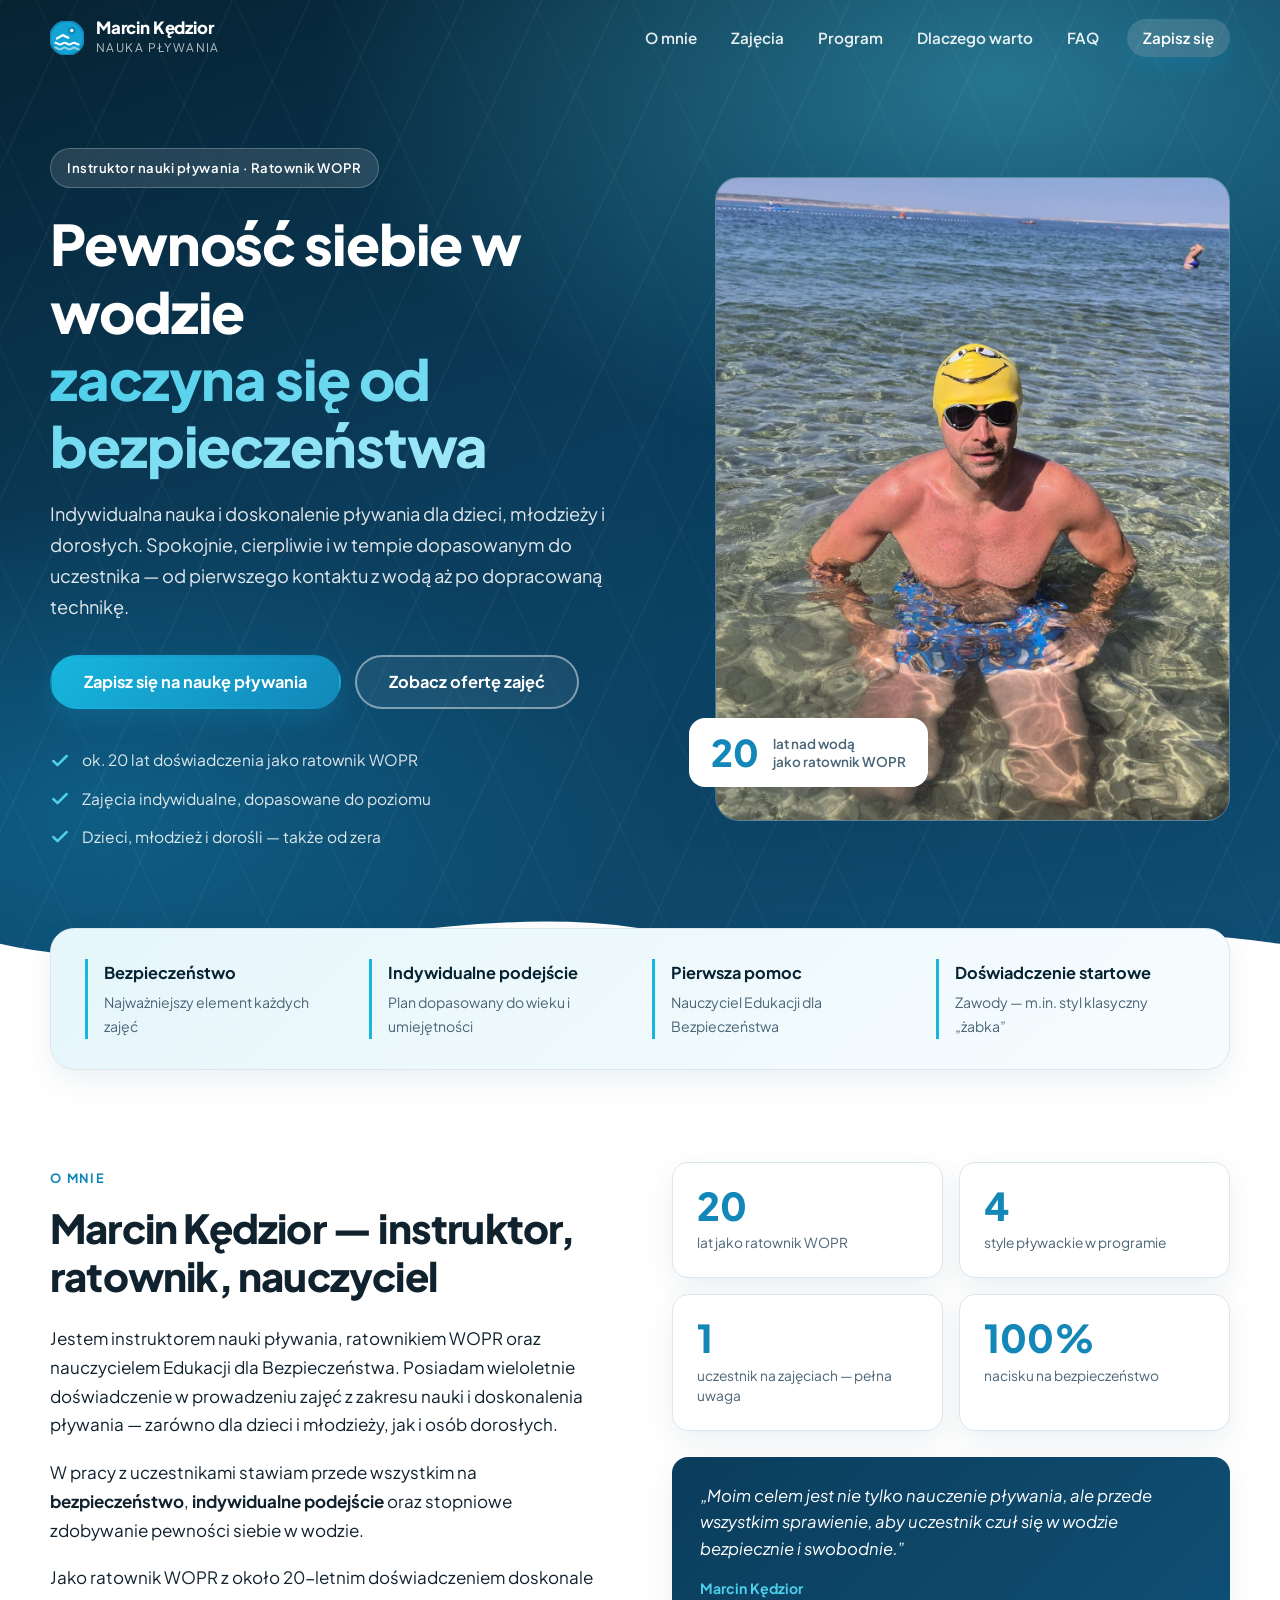
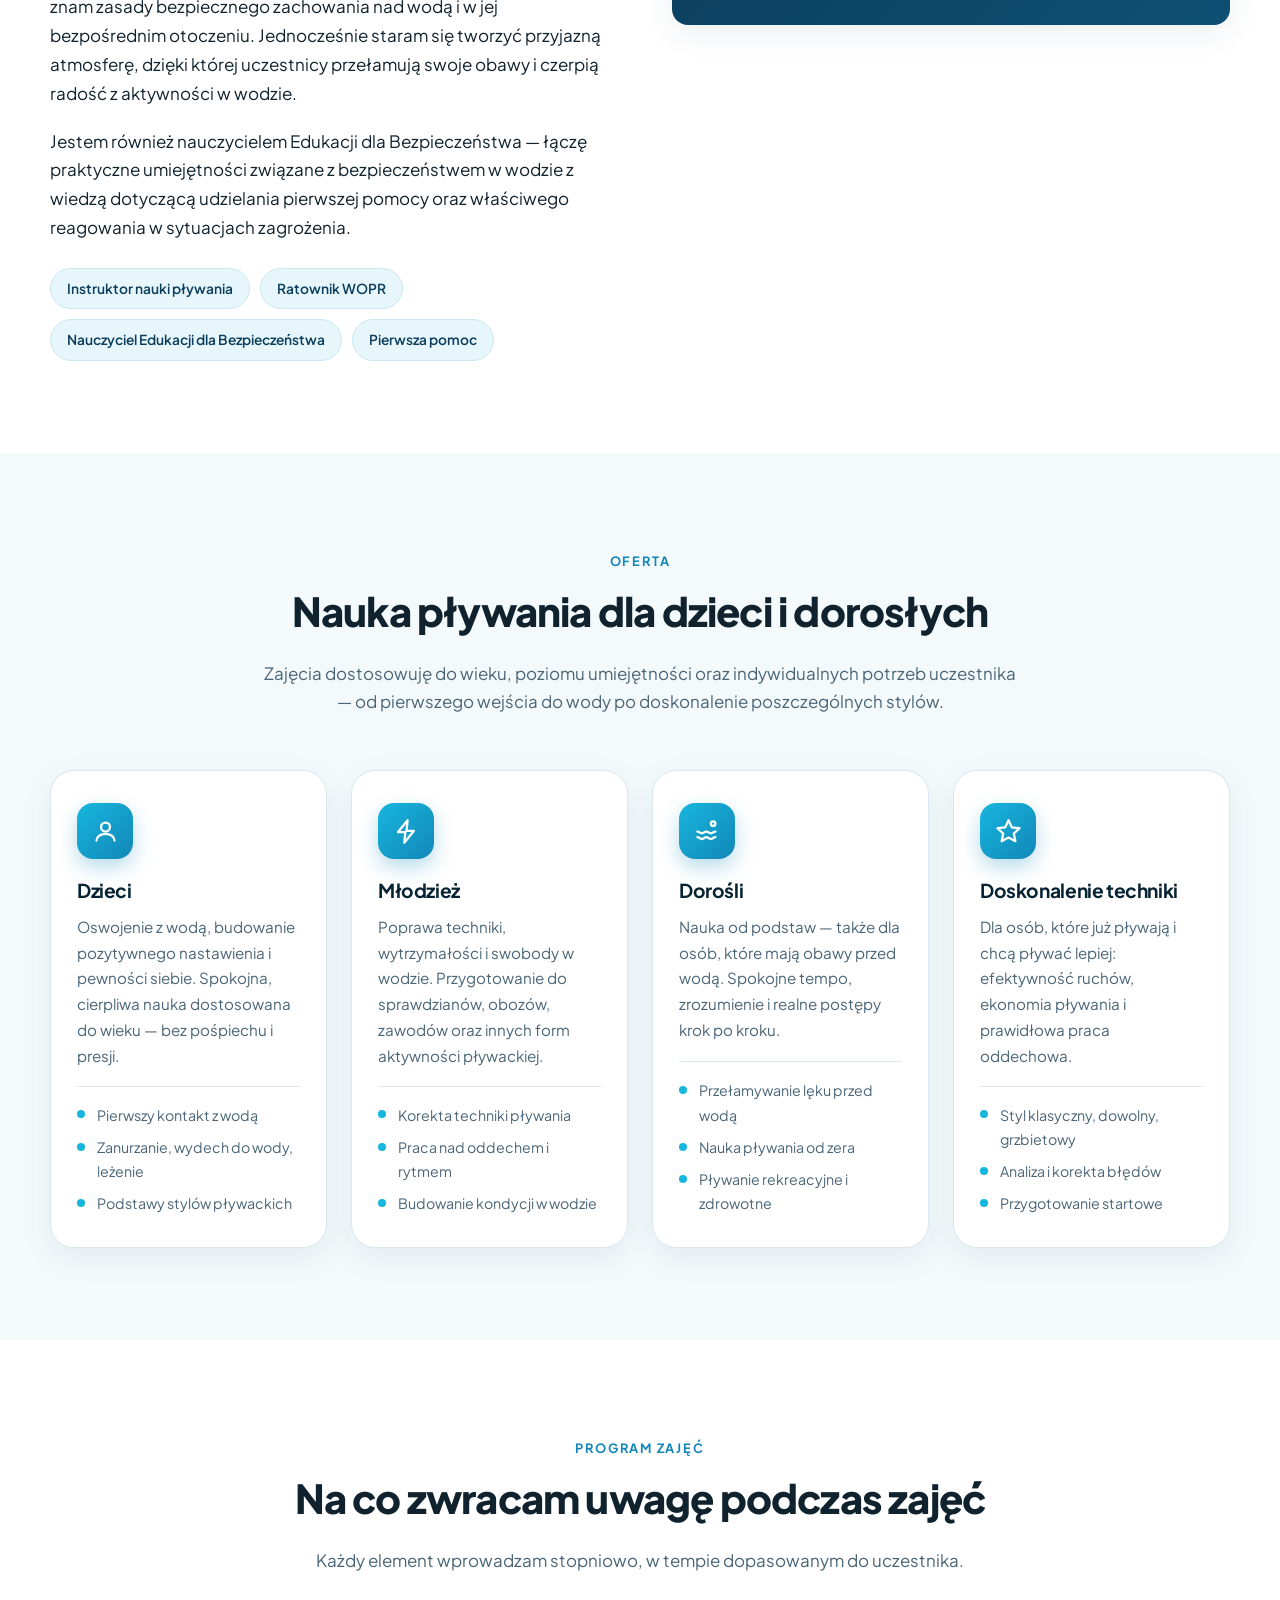
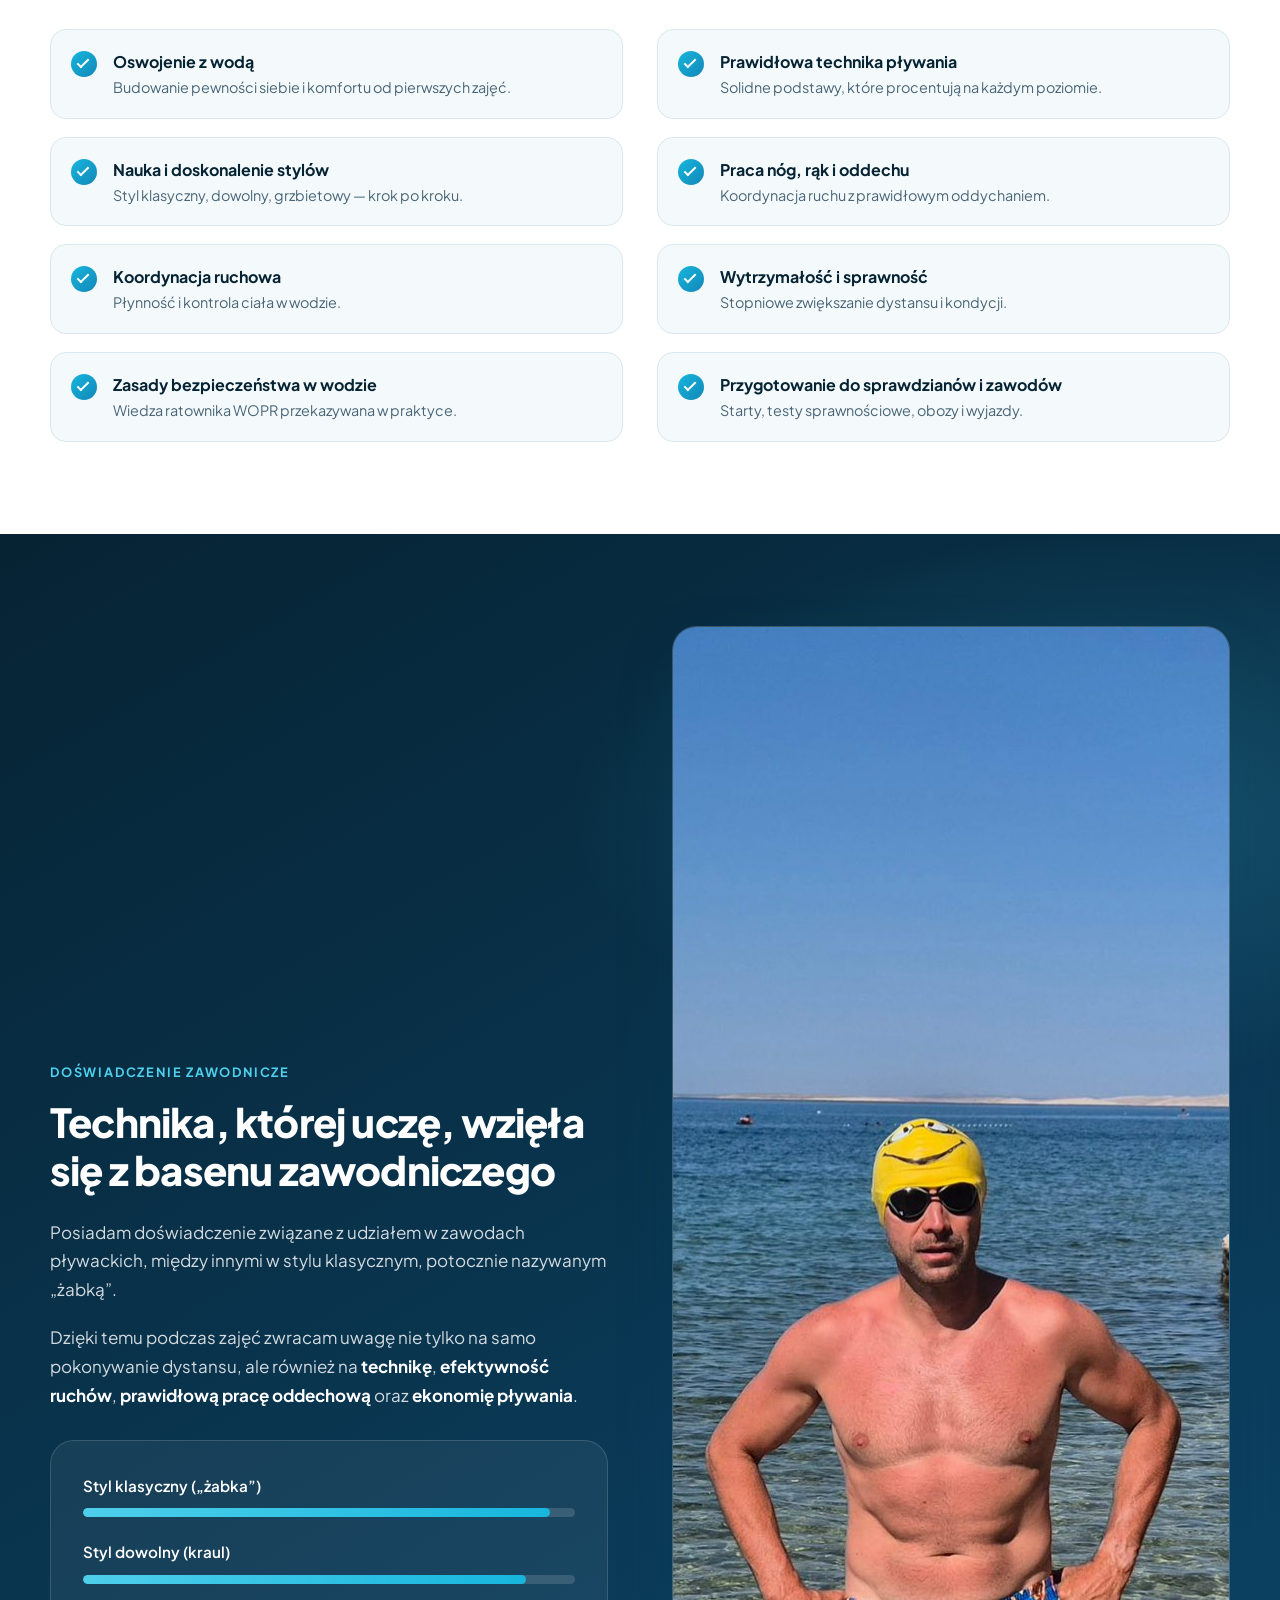
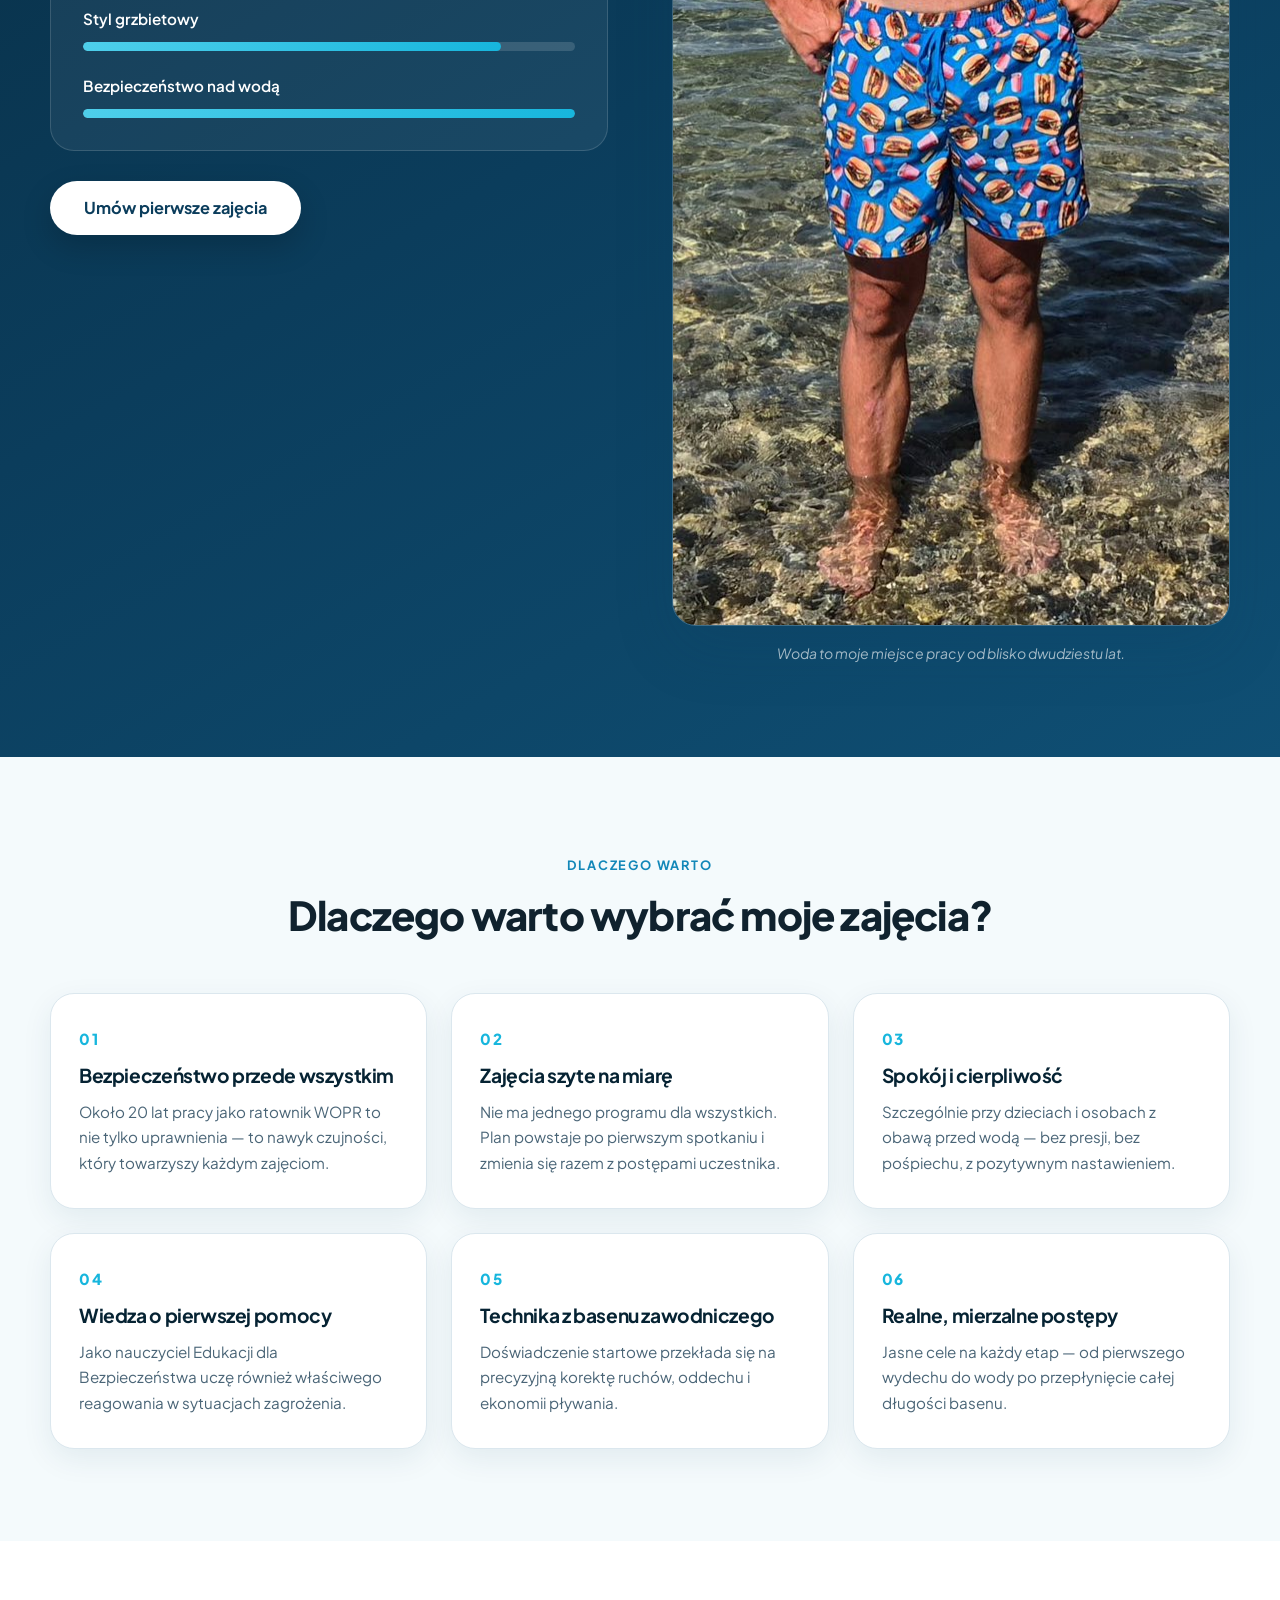
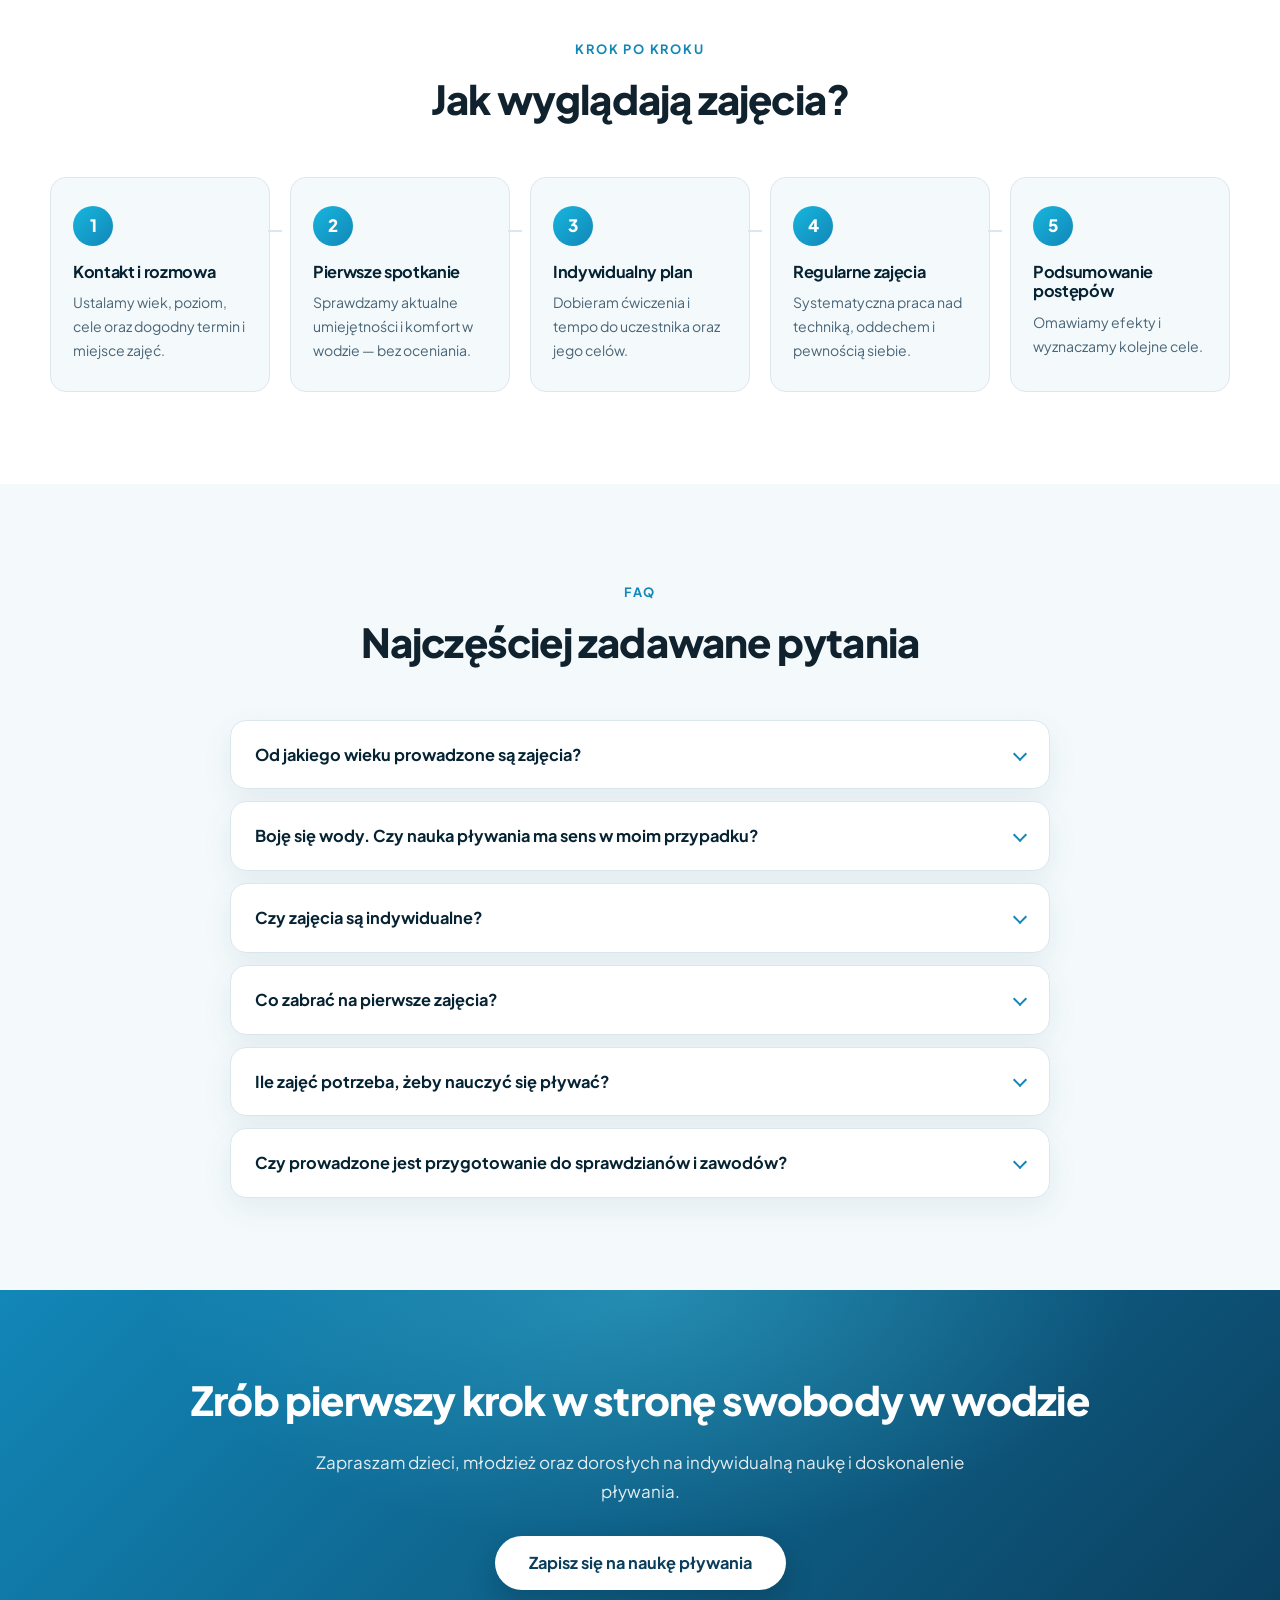
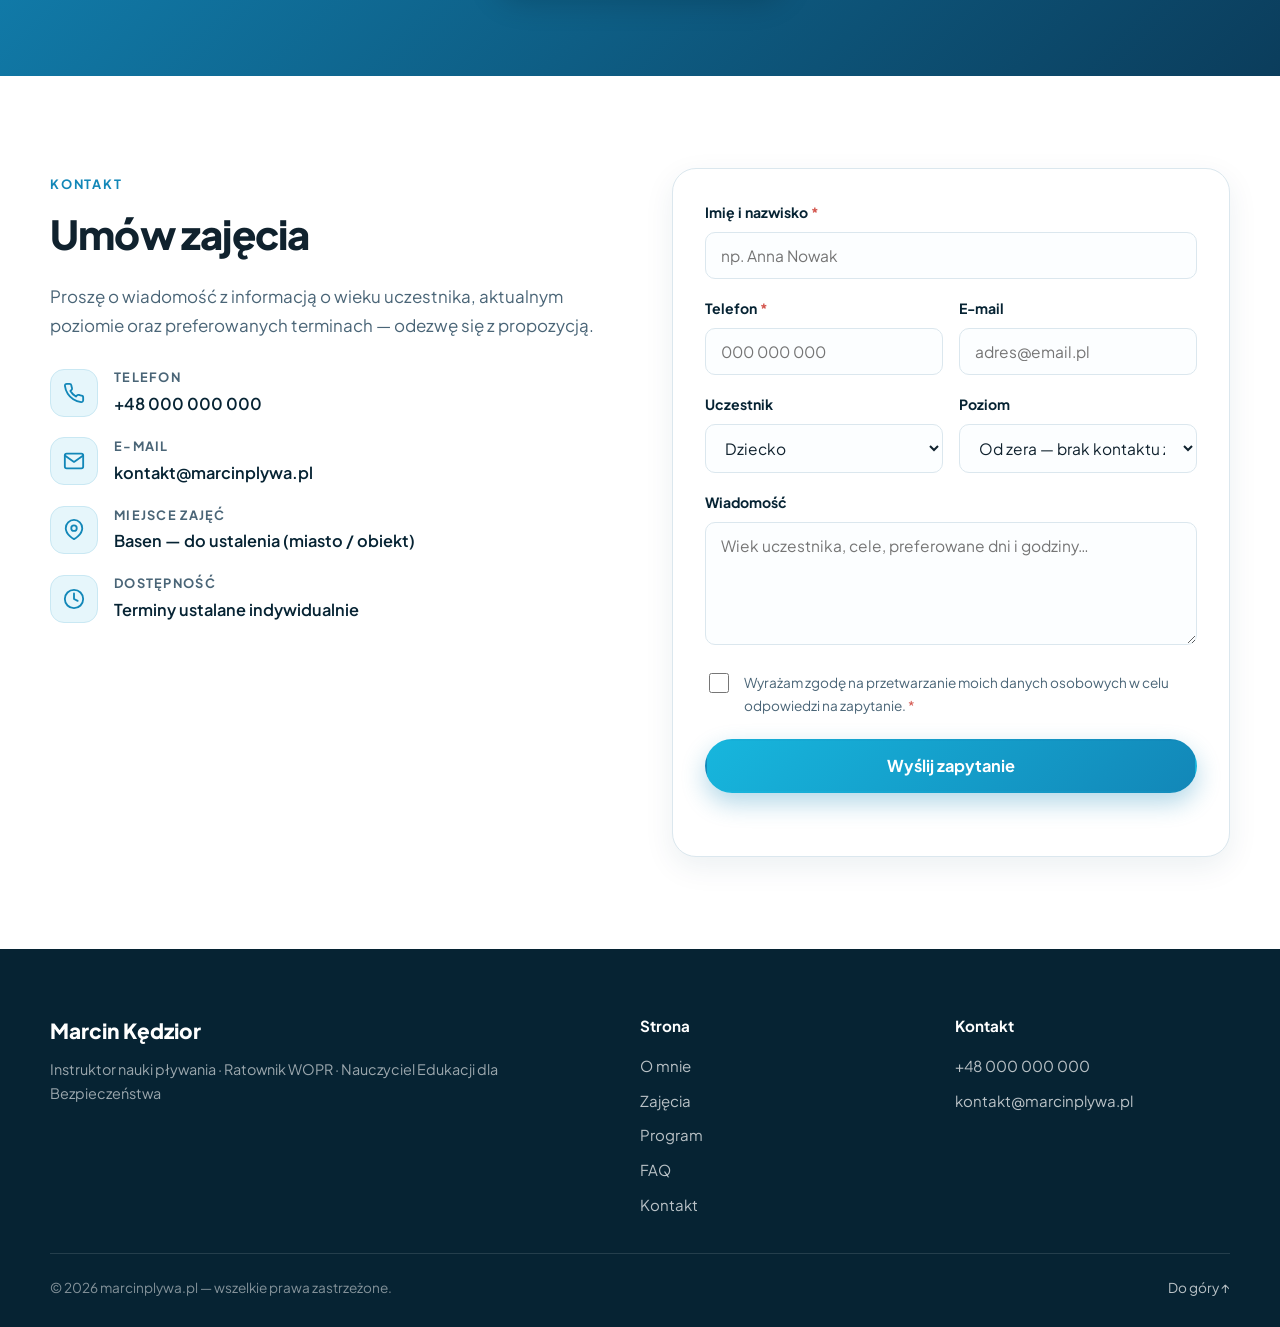
==== index.html @ f39d6e2f "Strona wizytowka marcinplywa.pl Statyczna strona one-page dla instruktora nauki plywania: - sekcje: " ====
<!DOCTYPE html>
<html lang="pl">
<head>
<meta charset="utf-8">
<meta name="viewport" content="width=device-width, initial-scale=1">
<title>Marcin Kędzior — Instruktor nauki pływania | Nauka i doskonalenie pływania</title>
<meta name="description" content="Nauka i doskonalenie pływania dla dzieci, młodzieży i dorosłych. Instruktor nauki pływania, ratownik WOPR z ok. 20-letnim doświadczeniem, nauczyciel Edukacji dla Bezpieczeństwa. Zajęcia indywidualne, bezpieczeństwo i przyjazna atmosfera.">
<meta name="keywords" content="nauka pływania, instruktor pływania, nauka pływania dzieci, nauka pływania dorośli, doskonalenie pływania, ratownik WOPR, Marcin Kędzior">
<meta name="author" content="Marcin Kędzior">
<link rel="canonical" href="https://marcinplywa.pl/">

<!-- Open Graph / social -->
<meta property="og:type" content="website">
<meta property="og:locale" content="pl_PL">
<meta property="og:site_name" content="marcinplywa.pl">
<meta property="og:title" content="Marcin Kędzior — Instruktor nauki pływania">
<meta property="og:description" content="Nauka i doskonalenie pływania dla dzieci, młodzieży i dorosłych. Bezpieczeństwo, indywidualne podejście, przyjazna atmosfera.">
<meta property="og:url" content="https://marcinplywa.pl/">
<meta property="og:image" content="https://marcinplywa.pl/assets/img/marcin-hero.jpg">
<meta name="twitter:card" content="summary_large_image">
<meta name="theme-color" content="#0b3d5c">

<link rel="icon" href="assets/img/favicon.svg" type="image/svg+xml">
<link rel="apple-touch-icon" href="assets/img/favicon.svg">

<link rel="preconnect" href="https://fonts.googleapis.com">
<link rel="preconnect" href="https://fonts.gstatic.com" crossorigin>
<link href="https://fonts.googleapis.com/css2?family=Plus+Jakarta+Sans:wght@400;500;600;700;800&display=swap" rel="stylesheet">
<link rel="stylesheet" href="assets/css/style.css">

<!-- Dane strukturalne dla Google -->
<script type="application/ld+json">
{
  "@context": "https://schema.org",
  "@type": "LocalBusiness",
  "@id": "https://marcinplywa.pl/#biznes",
  "name": "Marcin Kędzior — Instruktor nauki pływania",
  "description": "Nauka i doskonalenie pływania dla dzieci, młodzieży i dorosłych. Instruktor nauki pływania, ratownik WOPR, nauczyciel Edukacji dla Bezpieczeństwa.",
  "url": "https://marcinplywa.pl/",
  "telephone": "+48000000000",
  "email": "kontakt@marcinplywa.pl",
  "priceRange": "$$",
  "areaServed": "Polska",
  "founder": {
    "@type": "Person",
    "name": "Marcin Kędzior",
    "jobTitle": "Instruktor nauki pływania, ratownik WOPR"
  }
}
</script>
</head>
<body>

<a class="skip-link" href="#main">Przejdź do treści</a>

<!-- ============ NAGŁÓWEK ============ -->
<header class="site-header" id="site-header">
  <div class="container header-inner">
    <a class="logo" href="#hero" aria-label="Strona główna">
      <span class="logo-mark" aria-hidden="true">
        <svg viewBox="0 0 32 32" width="34" height="34" fill="none">
          <circle cx="16" cy="16" r="16" fill="url(#lg)"/>
          <path d="M5 20.5c2.2 0 2.2 1.6 4.4 1.6s2.2-1.6 4.4-1.6 2.2 1.6 4.4 1.6 2.2-1.6 4.4-1.6 2.2 1.6 4.4 1.6" stroke="#fff" stroke-width="1.8" stroke-linecap="round"/>
          <path d="M5 25c2.2 0 2.2 1.6 4.4 1.6s2.2-1.6 4.4-1.6 2.2 1.6 4.4 1.6 2.2-1.6 4.4-1.6 2.2 1.6 4.4 1.6" stroke="#fff" stroke-width="1.8" stroke-linecap="round" opacity=".55"/>
          <circle cx="20.5" cy="9" r="2.6" fill="#fff"/>
          <path d="M6.5 16.5l5.5-3.2 5.2 2.4" stroke="#fff" stroke-width="2.1" stroke-linecap="round" stroke-linejoin="round"/>
          <defs><linearGradient id="lg" x1="0" y1="0" x2="32" y2="32"><stop stop-color="#12a5d6"/><stop offset="1" stop-color="#0b3d5c"/></linearGradient></defs>
        </svg>
      </span>
      <span class="logo-text">
        <strong>Marcin&nbsp;Kędzior</strong>
        <small>Nauka pływania</small>
      </span>
    </a>

    <nav class="nav" id="nav" aria-label="Menu główne">
      <ul>
        <li><a href="#o-mnie">O mnie</a></li>
        <li><a href="#zajecia">Zajęcia</a></li>
        <li><a href="#program">Program</a></li>
        <li><a href="#dlaczego">Dlaczego warto</a></li>
        <li><a href="#faq">FAQ</a></li>
        <li><a href="#kontakt" class="btn btn-primary btn-sm nav-cta">Zapisz się</a></li>
      </ul>
    </nav>

    <button class="nav-toggle" id="nav-toggle" aria-label="Menu" aria-expanded="false" aria-controls="nav">
      <span></span><span></span><span></span>
    </button>
  </div>
</header>

<main id="main">

<!-- ============ HERO ============ -->
<section class="hero" id="hero">
  <div class="hero-bg" aria-hidden="true"></div>
  <div class="hero-waves" aria-hidden="true">
    <svg viewBox="0 0 1440 140" preserveAspectRatio="none"><path d="M0,80 C240,140 480,20 720,60 C960,100 1200,40 1440,80 L1440,140 L0,140 Z" fill="#ffffff"/></svg>
  </div>

  <div class="container hero-inner">
    <div class="hero-copy">
      <span class="badge">Instruktor nauki pływania &middot; Ratownik WOPR</span>
      <h1>Pewność siebie w wodzie<br><span class="accent">zaczyna się od bezpieczeństwa</span></h1>
      <p class="lead">
        Indywidualna nauka i doskonalenie pływania dla dzieci, młodzieży i dorosłych.
        Spokojnie, cierpliwie i w tempie dopasowanym do uczestnika — od pierwszego kontaktu
        z wodą aż po dopracowaną technikę.
      </p>
      <div class="hero-actions">
        <a href="#kontakt" class="btn btn-primary btn-lg">Zapisz się na naukę pływania</a>
        <a href="#zajecia" class="btn btn-ghost btn-lg">Zobacz ofertę zajęć</a>
      </div>
      <ul class="hero-points">
        <li><svg viewBox="0 0 24 24" aria-hidden="true"><path d="M20 6L9 17l-5-5"/></svg> ok. 20 lat doświadczenia jako ratownik WOPR</li>
        <li><svg viewBox="0 0 24 24" aria-hidden="true"><path d="M20 6L9 17l-5-5"/></svg> Zajęcia indywidualne, dopasowane do poziomu</li>
        <li><svg viewBox="0 0 24 24" aria-hidden="true"><path d="M20 6L9 17l-5-5"/></svg> Dzieci, młodzież i dorośli — także od zera</li>
      </ul>
    </div>

    <div class="hero-visual">
      <div class="hero-photo" id="hero-photo">
        <img src="assets/img/marcin-hero.jpg" alt="Marcin Kędzior — instruktor nauki pływania, w czepku i okularkach pływackich" width="1200" height="1600">
        <div class="photo-fallback">
          <svg viewBox="0 0 24 24" aria-hidden="true"><circle cx="12" cy="8" r="4"/><path d="M4 21a8 8 0 0116 0"/></svg>
          <span>Miejsce na zdjęcie<br><code>assets/img/marcin-hero.jpg</code></span>
        </div>
      </div>
      <div class="hero-card">
        <span class="hero-card-num">20</span>
        <span class="hero-card-txt">lat nad wodą<br>jako ratownik WOPR</span>
      </div>
    </div>
  </div>
</section>

<!-- ============ PASEK ZAUFANIA ============ -->
<section class="strip">
  <div class="container strip-grid">
    <div class="strip-item">
      <strong>Bezpieczeństwo</strong>
      <span>Najważniejszy element każdych zajęć</span>
    </div>
    <div class="strip-item">
      <strong>Indywidualne podejście</strong>
      <span>Plan dopasowany do wieku i umiejętności</span>
    </div>
    <div class="strip-item">
      <strong>Pierwsza pomoc</strong>
      <span>Nauczyciel Edukacji dla Bezpieczeństwa</span>
    </div>
    <div class="strip-item">
      <strong>Doświadczenie startowe</strong>
      <span>Zawody — m.in. styl klasyczny „żabka”</span>
    </div>
  </div>
</section>

<!-- ============ O MNIE ============ -->
<section class="section" id="o-mnie">
  <div class="container grid-2">
    <div class="reveal">
      <span class="eyebrow">O mnie</span>
      <h2>Marcin Kędzior — instruktor, ratownik, nauczyciel</h2>
      <p>
        Jestem instruktorem nauki pływania, ratownikiem WOPR oraz nauczycielem
        Edukacji dla Bezpieczeństwa. Posiadam wieloletnie doświadczenie w prowadzeniu zajęć
        z zakresu nauki i doskonalenia pływania — zarówno dla dzieci i młodzieży, jak i osób dorosłych.
      </p>
      <p>
        W pracy z uczestnikami stawiam przede wszystkim na <strong>bezpieczeństwo</strong>,
        <strong>indywidualne podejście</strong> oraz stopniowe zdobywanie pewności siebie w wodzie.
      </p>
      <p>
        Jako ratownik WOPR z około 20-letnim doświadczeniem doskonale znam zasady bezpiecznego
        zachowania nad wodą i w jej bezpośrednim otoczeniu. Jednocześnie staram się tworzyć
        przyjazną atmosferę, dzięki której uczestnicy przełamują swoje obawy i czerpią radość
        z aktywności w wodzie.
      </p>
      <p>
        Jestem również nauczycielem Edukacji dla Bezpieczeństwa — łączę praktyczne umiejętności
        związane z bezpieczeństwem w wodzie z wiedzą dotyczącą udzielania pierwszej pomocy
        oraz właściwego reagowania w sytuacjach zagrożenia.
      </p>

      <div class="credentials">
        <span class="chip">Instruktor nauki pływania</span>
        <span class="chip">Ratownik WOPR</span>
        <span class="chip">Nauczyciel Edukacji dla Bezpieczeństwa</span>
        <span class="chip">Pierwsza pomoc</span>
      </div>
    </div>

    <div class="about-visual reveal">
      <div class="stat-grid">
        <div class="stat"><span class="stat-num" data-count="20">0</span><span class="stat-lbl">lat jako ratownik WOPR</span></div>
        <div class="stat"><span class="stat-num" data-count="4">0</span><span class="stat-lbl">style pływackie w programie</span></div>
        <div class="stat"><span class="stat-num" data-count="1">0</span><span class="stat-lbl">uczestnik na zajęciach — pełna uwaga</span></div>
        <div class="stat"><span class="stat-num" data-count="100" data-suffix="%">0</span><span class="stat-lbl">nacisku na bezpieczeństwo</span></div>
      </div>
      <blockquote class="quote">
        „Moim celem jest nie tylko nauczenie pływania, ale przede wszystkim sprawienie,
        aby uczestnik czuł się w wodzie bezpiecznie i swobodnie.”
        <cite>Marcin Kędzior</cite>
      </blockquote>
    </div>
  </div>
</section>

<!-- ============ ZAJĘCIA ============ -->
<section class="section section-alt" id="zajecia">
  <div class="container">
    <div class="section-head reveal">
      <span class="eyebrow">Oferta</span>
      <h2>Nauka pływania dla dzieci i dorosłych</h2>
      <p class="section-sub">
        Zajęcia dostosowuję do wieku, poziomu umiejętności oraz indywidualnych potrzeb uczestnika —
        od pierwszego wejścia do wody po doskonalenie poszczególnych stylów.
      </p>
    </div>

    <div class="cards">
      <article class="card reveal">
        <div class="card-icon">
          <svg viewBox="0 0 24 24" aria-hidden="true"><circle cx="12" cy="8" r="4"/><path d="M4 20c0-3.3 3.6-6 8-6s8 2.7 8 6"/></svg>
        </div>
        <h3>Dzieci</h3>
        <p>
          Oswojenie z wodą, budowanie pozytywnego nastawienia i pewności siebie.
          Spokojna, cierpliwa nauka dostosowana do wieku — bez pośpiechu i presji.
        </p>
        <ul class="card-list">
          <li>Pierwszy kontakt z wodą</li>
          <li>Zanurzanie, wydech do wody, leżenie</li>
          <li>Podstawy stylów pływackich</li>
        </ul>
      </article>

      <article class="card reveal">
        <div class="card-icon">
          <svg viewBox="0 0 24 24" aria-hidden="true"><path d="M13 2L4.5 12.5H11l-1 9.5 8.5-10.5H12l1-9.5z"/></svg>
        </div>
        <h3>Młodzież</h3>
        <p>
          Poprawa techniki, wytrzymałości i swobody w wodzie. Przygotowanie do sprawdzianów,
          obozów, zawodów oraz innych form aktywności pływackiej.
        </p>
        <ul class="card-list">
          <li>Korekta techniki pływania</li>
          <li>Praca nad oddechem i rytmem</li>
          <li>Budowanie kondycji w wodzie</li>
        </ul>
      </article>

      <article class="card reveal">
        <div class="card-icon">
          <svg viewBox="0 0 24 24" aria-hidden="true"><path d="M3 17c2 0 2 1.6 4 1.6s2-1.6 4-1.6 2 1.6 4 1.6 2-1.6 4-1.6"/><path d="M3 12c2 0 2 1.6 4 1.6s2-1.6 4-1.6 2 1.6 4 1.6 2-1.6 4-1.6"/><circle cx="17" cy="5" r="2"/></svg>
        </div>
        <h3>Dorośli</h3>
        <p>
          Nauka od podstaw — także dla osób, które mają obawy przed wodą.
          Spokojne tempo, zrozumienie i realne postępy krok po kroku.
        </p>
        <ul class="card-list">
          <li>Przełamywanie lęku przed wodą</li>
          <li>Nauka pływania od zera</li>
          <li>Pływanie rekreacyjne i zdrowotne</li>
        </ul>
      </article>

      <article class="card reveal">
        <div class="card-icon">
          <svg viewBox="0 0 24 24" aria-hidden="true"><path d="M12 2l2.9 6.3 6.9.8-5.1 4.7 1.4 6.8L12 17.3 5.9 20.6l1.4-6.8L2.2 9.1l6.9-.8L12 2z"/></svg>
        </div>
        <h3>Doskonalenie techniki</h3>
        <p>
          Dla osób, które już pływają i chcą pływać lepiej: efektywność ruchów,
          ekonomia pływania i prawidłowa praca oddechowa.
        </p>
        <ul class="card-list">
          <li>Styl klasyczny, dowolny, grzbietowy</li>
          <li>Analiza i korekta błędów</li>
          <li>Przygotowanie startowe</li>
        </ul>
      </article>
    </div>
  </div>
</section>

<!-- ============ PROGRAM ============ -->
<section class="section" id="program">
  <div class="container">
    <div class="section-head reveal">
      <span class="eyebrow">Program zajęć</span>
      <h2>Na co zwracam uwagę podczas zajęć</h2>
      <p class="section-sub">Każdy element wprowadzam stopniowo, w tempie dopasowanym do uczestnika.</p>
    </div>

    <ul class="checklist">
      <li class="reveal"><span class="check" aria-hidden="true"></span><div><strong>Oswojenie z wodą</strong><span>Budowanie pewności siebie i komfortu od pierwszych zajęć.</span></div></li>
      <li class="reveal"><span class="check" aria-hidden="true"></span><div><strong>Prawidłowa technika pływania</strong><span>Solidne podstawy, które procentują na każdym poziomie.</span></div></li>
      <li class="reveal"><span class="check" aria-hidden="true"></span><div><strong>Nauka i doskonalenie stylów</strong><span>Styl klasyczny, dowolny, grzbietowy — krok po kroku.</span></div></li>
      <li class="reveal"><span class="check" aria-hidden="true"></span><div><strong>Praca nóg, rąk i oddechu</strong><span>Koordynacja ruchu z prawidłowym oddychaniem.</span></div></li>
      <li class="reveal"><span class="check" aria-hidden="true"></span><div><strong>Koordynacja ruchowa</strong><span>Płynność i kontrola ciała w wodzie.</span></div></li>
      <li class="reveal"><span class="check" aria-hidden="true"></span><div><strong>Wytrzymałość i sprawność</strong><span>Stopniowe zwiększanie dystansu i kondycji.</span></div></li>
      <li class="reveal"><span class="check" aria-hidden="true"></span><div><strong>Zasady bezpieczeństwa w wodzie</strong><span>Wiedza ratownika WOPR przekazywana w praktyce.</span></div></li>
      <li class="reveal"><span class="check" aria-hidden="true"></span><div><strong>Przygotowanie do sprawdzianów i zawodów</strong><span>Starty, testy sprawnościowe, obozy i wyjazdy.</span></div></li>
    </ul>
  </div>
</section>

<!-- ============ DOŚWIADCZENIE ZAWODNICZE ============ -->
<section class="section section-dark" id="zawodnicze">
  <div class="container grid-2 align-center">
    <div class="reveal">
      <span class="eyebrow light">Doświadczenie zawodnicze</span>
      <h2 class="light">Technika, której uczę, wzięła się z basenu zawodniczego</h2>
      <p class="light-p">
        Posiadam doświadczenie związane z udziałem w zawodach pływackich, między innymi
        w stylu klasycznym, potocznie nazywanym „żabką”.
      </p>
      <p class="light-p">
        Dzięki temu podczas zajęć zwracam uwagę nie tylko na samo pokonywanie dystansu,
        ale również na <strong>technikę</strong>, <strong>efektywność ruchów</strong>,
        <strong>prawidłową pracę oddechową</strong> oraz <strong>ekonomię pływania</strong>.
      </p>
      <div class="styles-list">
        <div class="style-row"><span>Styl klasyczny („żabka”)</span><div class="bar"><i style="--w:95%"></i></div></div>
        <div class="style-row"><span>Styl dowolny (kraul)</span><div class="bar"><i style="--w:90%"></i></div></div>
        <div class="style-row"><span>Styl grzbietowy</span><div class="bar"><i style="--w:85%"></i></div></div>
        <div class="style-row"><span>Bezpieczeństwo nad wodą</span><div class="bar"><i style="--w:100%"></i></div></div>
      </div>
      <a href="#kontakt" class="btn btn-white btn-lg">Umów pierwsze zajęcia</a>
    </div>
    <div class="reveal">
      <figure class="tall-photo">
        <img src="assets/img/marcin-woda.jpg" alt="Marcin Kędzior przed wejściem do wody" loading="lazy" width="660" height="1600">
        <figcaption>Woda to moje miejsce pracy od blisko dwudziestu lat.</figcaption>
      </figure>
    </div>
  </div>
</section>

<!-- ============ DLACZEGO WARTO ============ -->
<section class="section section-alt" id="dlaczego">
  <div class="container">
    <div class="section-head reveal">
      <span class="eyebrow">Dlaczego warto</span>
      <h2>Dlaczego warto wybrać moje zajęcia?</h2>
    </div>

    <div class="why-grid">
      <div class="why reveal">
        <span class="why-num">01</span>
        <h3>Bezpieczeństwo przede wszystkim</h3>
        <p>Około 20 lat pracy jako ratownik WOPR to nie tylko uprawnienia — to nawyk czujności, który towarzyszy każdym zajęciom.</p>
      </div>
      <div class="why reveal">
        <span class="why-num">02</span>
        <h3>Zajęcia szyte na miarę</h3>
        <p>Nie ma jednego programu dla wszystkich. Plan powstaje po pierwszym spotkaniu i zmienia się razem z postępami uczestnika.</p>
      </div>
      <div class="why reveal">
        <span class="why-num">03</span>
        <h3>Spokój i cierpliwość</h3>
        <p>Szczególnie przy dzieciach i osobach z obawą przed wodą — bez presji, bez pośpiechu, z pozytywnym nastawieniem.</p>
      </div>
      <div class="why reveal">
        <span class="why-num">04</span>
        <h3>Wiedza o pierwszej pomocy</h3>
        <p>Jako nauczyciel Edukacji dla Bezpieczeństwa uczę również właściwego reagowania w sytuacjach zagrożenia.</p>
      </div>
      <div class="why reveal">
        <span class="why-num">05</span>
        <h3>Technika z basenu zawodniczego</h3>
        <p>Doświadczenie startowe przekłada się na precyzyjną korektę ruchów, oddechu i ekonomii pływania.</p>
      </div>
      <div class="why reveal">
        <span class="why-num">06</span>
        <h3>Realne, mierzalne postępy</h3>
        <p>Jasne cele na każdy etap — od pierwszego wydechu do wody po przepłynięcie całej długości basenu.</p>
      </div>
    </div>
  </div>
</section>

<!-- ============ JAK PRZEBIEGAJĄ ZAJĘCIA ============ -->
<section class="section" id="przebieg">
  <div class="container">
    <div class="section-head reveal">
      <span class="eyebrow">Krok po kroku</span>
      <h2>Jak wyglądają zajęcia?</h2>
    </div>
    <ol class="steps">
      <li class="reveal"><span class="step-n">1</span><h3>Kontakt i rozmowa</h3><p>Ustalamy wiek, poziom, cele oraz dogodny termin i miejsce zajęć.</p></li>
      <li class="reveal"><span class="step-n">2</span><h3>Pierwsze spotkanie</h3><p>Sprawdzamy aktualne umiejętności i komfort w wodzie — bez oceniania.</p></li>
      <li class="reveal"><span class="step-n">3</span><h3>Indywidualny plan</h3><p>Dobieram ćwiczenia i tempo do uczestnika oraz jego celów.</p></li>
      <li class="reveal"><span class="step-n">4</span><h3>Regularne zajęcia</h3><p>Systematyczna praca nad techniką, oddechem i pewnością siebie.</p></li>
      <li class="reveal"><span class="step-n">5</span><h3>Podsumowanie postępów</h3><p>Omawiamy efekty i wyznaczamy kolejne cele.</p></li>
    </ol>
  </div>
</section>

<!-- ============ FAQ ============ -->
<section class="section section-alt" id="faq">
  <div class="container narrow">
    <div class="section-head reveal">
      <span class="eyebrow">FAQ</span>
      <h2>Najczęściej zadawane pytania</h2>
    </div>

    <div class="faq">
      <details class="reveal">
        <summary>Od jakiego wieku prowadzone są zajęcia?</summary>
        <p>Zajęcia prowadzę dla dzieci, młodzieży i dorosłych. O szczegóły dotyczące najmłodszych uczestników proszę zapytać podczas kontaktu — dobór metody zależy od wieku i indywidualnej gotowości dziecka.</p>
      </details>
      <details class="reveal">
        <summary>Boję się wody. Czy nauka pływania ma sens w moim przypadku?</summary>
        <p>Tak. Obawa przed wodą jest częsta również u dorosłych. Zaczynamy od spokojnego oswojenia z wodą, w płytkiej części, w tempie w pełni dopasowanym do Państwa komfortu. Bezpieczeństwo i poczucie kontroli są na pierwszym miejscu.</p>
      </details>
      <details class="reveal">
        <summary>Czy zajęcia są indywidualne?</summary>
        <p>Tak — zapraszam na indywidualne zajęcia dostosowane do poziomu uczestnika. Dzięki temu mogę poświęcić pełną uwagę technice i bezpieczeństwu jednej osoby.</p>
      </details>
      <details class="reveal">
        <summary>Co zabrać na pierwsze zajęcia?</summary>
        <p>Strój kąpielowy, czepek, okularki pływackie, ręcznik, klapki i przybory do higieny. Sprzęt pomocniczy (deski, makarony) zapewniam podczas zajęć.</p>
      </details>
      <details class="reveal">
        <summary>Ile zajęć potrzeba, żeby nauczyć się pływać?</summary>
        <p>To kwestia bardzo indywidualna — zależy od wieku, predyspozycji, częstotliwości zajęć i wcześniejszych doświadczeń z wodą. Realny plan przedstawiam po pierwszym spotkaniu.</p>
      </details>
      <details class="reveal">
        <summary>Czy prowadzone jest przygotowanie do sprawdzianów i zawodów?</summary>
        <p>Tak. Prowadzę przygotowanie do sprawdzianów, zawodów oraz innych form aktywności pływackiej — z naciskiem na technikę, oddech i ekonomię pływania.</p>
      </details>
    </div>
  </div>
</section>

<!-- ============ CTA ============ -->
<section class="cta">
  <div class="container cta-inner reveal">
    <h2>Zrób pierwszy krok w stronę swobody w wodzie</h2>
    <p>Zapraszam dzieci, młodzież oraz dorosłych na indywidualną naukę i doskonalenie pływania.</p>
    <a href="#kontakt" class="btn btn-white btn-lg">Zapisz się na naukę pływania</a>
  </div>
</section>

<!-- ============ KONTAKT ============ -->
<section class="section" id="kontakt">
  <div class="container grid-2">
    <div class="reveal">
      <span class="eyebrow">Kontakt</span>
      <h2>Umów zajęcia</h2>
      <p class="section-sub left">
        Proszę o wiadomość z informacją o wieku uczestnika, aktualnym poziomie
        oraz preferowanych terminach — odezwę się z propozycją.
      </p>

      <ul class="contact-list">
        <li>
          <span class="ci" aria-hidden="true"><svg viewBox="0 0 24 24"><path d="M22 16.9v3a2 2 0 01-2.2 2 19.8 19.8 0 01-8.6-3.1 19.5 19.5 0 01-6-6A19.8 19.8 0 012.1 4.2 2 2 0 014.1 2h3a2 2 0 012 1.7c.1 1 .4 1.9.7 2.8a2 2 0 01-.5 2.1L8.1 9.8a16 16 0 006 6l1.2-1.2a2 2 0 012.1-.5c.9.3 1.8.6 2.8.7a2 2 0 011.8 2.1z"/></svg></span>
          <div><strong>Telefon</strong><a href="tel:+48000000000">+48 000 000 000</a></div>
        </li>
        <li>
          <span class="ci" aria-hidden="true"><svg viewBox="0 0 24 24"><rect x="2" y="4" width="20" height="16" rx="2"/><path d="M22 6l-10 7L2 6"/></svg></span>
          <div><strong>E-mail</strong><a href="mailto:kontakt@marcinplywa.pl">kontakt@marcinplywa.pl</a></div>
        </li>
        <li>
          <span class="ci" aria-hidden="true"><svg viewBox="0 0 24 24"><path d="M21 10c0 7-9 12-9 12s-9-5-9-12a9 9 0 0118 0z"/><circle cx="12" cy="10" r="3"/></svg></span>
          <div><strong>Miejsce zajęć</strong><span>Basen — do ustalenia (miasto / obiekt)</span></div>
        </li>
        <li>
          <span class="ci" aria-hidden="true"><svg viewBox="0 0 24 24"><circle cx="12" cy="12" r="10"/><path d="M12 6v6l4 2"/></svg></span>
          <div><strong>Dostępność</strong><span>Terminy ustalane indywidualnie</span></div>
        </li>
      </ul>
    </div>

    <div class="reveal">
      <form class="form" id="contact-form" novalidate>
        <div class="field">
          <label for="imie">Imię i nazwisko <span class="req">*</span></label>
          <input type="text" id="imie" name="imie" required autocomplete="name" placeholder="np. Anna Nowak">
        </div>
        <div class="field-row">
          <div class="field">
            <label for="telefon">Telefon <span class="req">*</span></label>
            <input type="tel" id="telefon" name="telefon" required autocomplete="tel" placeholder="000 000 000">
          </div>
          <div class="field">
            <label for="email">E-mail</label>
            <input type="email" id="email" name="email" autocomplete="email" placeholder="adres@email.pl">
          </div>
        </div>
        <div class="field-row">
          <div class="field">
            <label for="uczestnik">Uczestnik</label>
            <select id="uczestnik" name="uczestnik">
              <option>Dziecko</option>
              <option>Młodzież</option>
              <option>Osoba dorosła</option>
            </select>
          </div>
          <div class="field">
            <label for="poziom">Poziom</label>
            <select id="poziom" name="poziom">
              <option>Od zera — brak kontaktu z wodą</option>
              <option>Podstawy — utrzymuję się na wodzie</option>
              <option>Pływam — chcę poprawić technikę</option>
              <option>Przygotowanie do zawodów / sprawdzianu</option>
            </select>
          </div>
        </div>
        <div class="field">
          <label for="wiadomosc">Wiadomość</label>
          <textarea id="wiadomosc" name="wiadomosc" rows="5" placeholder="Wiek uczestnika, cele, preferowane dni i godziny…"></textarea>
        </div>
        <label class="consent">
          <input type="checkbox" id="zgoda" name="zgoda" required>
          <span>Wyrażam zgodę na przetwarzanie moich danych osobowych w celu odpowiedzi na zapytanie. <span class="req">*</span></span>
        </label>
        <button type="submit" class="btn btn-primary btn-lg btn-block">Wyślij zapytanie</button>
        <p class="form-note" id="form-note" role="status"></p>
      </form>
    </div>
  </div>
</section>

</main>

<!-- ============ STOPKA ============ -->
<footer class="site-footer">
  <div class="container footer-grid">
    <div>
      <div class="footer-brand">Marcin Kędzior</div>
      <p class="footer-role">Instruktor nauki pływania &middot; Ratownik WOPR &middot; Nauczyciel Edukacji dla Bezpieczeństwa</p>
    </div>
    <nav aria-label="Stopka — nawigacja">
      <strong>Strona</strong>
      <ul>
        <li><a href="#o-mnie">O mnie</a></li>
        <li><a href="#zajecia">Zajęcia</a></li>
        <li><a href="#program">Program</a></li>
        <li><a href="#faq">FAQ</a></li>
        <li><a href="#kontakt">Kontakt</a></li>
      </ul>
    </nav>
    <div>
      <strong>Kontakt</strong>
      <ul>
        <li><a href="tel:+48000000000">+48 000 000 000</a></li>
        <li><a href="mailto:kontakt@marcinplywa.pl">kontakt@marcinplywa.pl</a></li>
      </ul>
    </div>
  </div>
  <div class="container footer-bottom">
    <span>&copy; <span id="year">2026</span> marcinplywa.pl — wszelkie prawa zastrzeżone.</span>
    <a href="#hero" class="to-top">Do góry &uarr;</a>
  </div>
</footer>

<script src="assets/js/main.js" defer></script>
</body>
</html>
---- assets/css/style.css ----
/* =========================================================
   marcinplywa.pl — arkusz stylów
   Paleta, typografia i komponenty strony instruktora pływania
   ========================================================= */

:root{
  /* Kolory */
  --navy-900:#062333;
  --navy-800:#0b3d5c;
  --navy-700:#0f4f74;
  --blue-500:#1287b8;
  --cyan-400:#17b6dd;
  --cyan-300:#4ecfeb;
  --aqua-100:#e6f6fb;

  --ink:#10222e;
  --ink-soft:#4a6577;
  --line:#dbe7ee;
  --bg:#ffffff;
  --bg-alt:#f4fafc;

  /* Typografia */
  --font:'Plus Jakarta Sans', system-ui, -apple-system, 'Segoe UI', Roboto, Arial, sans-serif;

  /* Kształt */
  --r-sm:10px;
  --r:16px;
  --r-lg:24px;
  --shadow:0 10px 30px rgba(11,61,92,.08);
  --shadow-lg:0 24px 60px rgba(11,61,92,.16);

  --container:1180px;
  --header-h:76px;
}

/* ---------- Reset ---------- */
*,*::before,*::after{box-sizing:border-box}
html{scroll-behavior:smooth;scroll-padding-top:var(--header-h)}
body{
  margin:0;
  font-family:var(--font);
  font-size:17px;
  line-height:1.7;
  color:var(--ink);
  background:var(--bg);
  -webkit-font-smoothing:antialiased;
}
img{max-width:100%;display:block}
a{color:var(--blue-500);text-decoration:none;transition:color .2s}
a:hover{color:var(--navy-800)}
ul,ol{margin:0;padding:0;list-style:none}
h1,h2,h3{line-height:1.2;margin:0 0 .6em;letter-spacing:-.02em;font-weight:800}
h1{font-size:clamp(2.1rem,5.2vw,3.5rem)}
h2{font-size:clamp(1.7rem,3.4vw,2.5rem)}
h3{font-size:1.2rem;font-weight:700}
p{margin:0 0 1.1em}
svg{fill:none;stroke:currentColor;stroke-width:2;stroke-linecap:round;stroke-linejoin:round}

.skip-link{
  position:absolute;left:-9999px;top:0;z-index:999;
  background:var(--navy-800);color:#fff;padding:12px 18px;border-radius:0 0 var(--r-sm) 0;
}
.skip-link:focus{left:0}

:focus-visible{outline:3px solid var(--cyan-400);outline-offset:3px;border-radius:4px}

/* ---------- Układ ---------- */
.container{width:min(100% - 40px,var(--container));margin-inline:auto}
.container.narrow{width:min(100% - 40px,820px)}
.section{padding:92px 0}
.section-alt{background:var(--bg-alt)}
.grid-2{display:grid;grid-template-columns:1fr 1fr;gap:64px}
.grid-2.align-center{align-items:center}

.eyebrow{
  display:inline-block;font-size:.8rem;font-weight:700;letter-spacing:.14em;
  text-transform:uppercase;color:var(--blue-500);margin-bottom:14px;
}
.eyebrow.light{color:var(--cyan-300)}
.section-head{max-width:760px;margin:0 auto 54px;text-align:center}
.section-sub{color:var(--ink-soft);font-size:1.06rem;margin:0}
.section-sub.left{text-align:left;margin-bottom:28px}

/* ---------- Przyciski ---------- */
.btn{
  display:inline-flex;align-items:center;justify-content:center;gap:10px;
  font-family:inherit;font-weight:700;font-size:.98rem;line-height:1;
  padding:14px 24px;border-radius:999px;border:2px solid transparent;
  cursor:pointer;transition:transform .18s,box-shadow .2s,background .2s,color .2s,border-color .2s;
  text-align:center;
}
.btn:hover{transform:translateY(-2px)}
.btn-sm{padding:10px 18px;font-size:.9rem}
.btn-lg{padding:17px 32px;font-size:1.02rem}
.btn-block{width:100%}

.btn-primary{background:linear-gradient(135deg,var(--cyan-400),var(--blue-500));color:#fff;box-shadow:0 10px 24px rgba(18,135,184,.32)}
.btn-primary:hover{color:#fff;box-shadow:0 16px 34px rgba(18,135,184,.42)}

.btn-ghost{border-color:rgba(255,255,255,.45);color:#fff;background:rgba(255,255,255,.06)}
.btn-ghost:hover{background:rgba(255,255,255,.16);color:#fff;border-color:#fff}

.btn-white{background:#fff;color:var(--navy-800);box-shadow:0 12px 30px rgba(0,0,0,.18)}
.btn-white:hover{color:var(--navy-900)}

/* ---------- Nagłówek ---------- */
.site-header{
  position:fixed;inset:0 0 auto 0;z-index:100;height:var(--header-h);
  display:flex;align-items:center;
  transition:background .28s,box-shadow .28s,height .28s;
}
.site-header.scrolled{background:rgba(255,255,255,.94);backdrop-filter:blur(12px);box-shadow:0 2px 20px rgba(11,61,92,.1)}
.header-inner{display:flex;align-items:center;justify-content:space-between;gap:20px;width:min(100% - 40px,var(--container))}

.logo{display:flex;align-items:center;gap:12px}
.logo-mark{display:flex;flex:none}
.logo-text strong{display:block;font-size:1.05rem;font-weight:800;color:#fff;letter-spacing:-.01em;line-height:1.15;transition:color .28s}
.logo-text small{display:block;font-size:.74rem;letter-spacing:.12em;text-transform:uppercase;color:rgba(255,255,255,.72);transition:color .28s}
.scrolled .logo-text strong{color:var(--navy-900)}
.scrolled .logo-text small{color:var(--ink-soft)}

.nav ul{display:flex;align-items:center;gap:6px}
.nav a{
  display:block;padding:9px 14px;border-radius:999px;font-size:.95rem;font-weight:600;
  color:rgba(255,255,255,.9);transition:color .2s,background .2s;
}
.nav a:hover,.nav a.active{color:#fff;background:rgba(255,255,255,.14)}
.scrolled .nav a{color:var(--ink-soft)}
.scrolled .nav a:hover,.scrolled .nav a.active{color:var(--navy-800);background:var(--aqua-100)}
.nav .nav-cta,.scrolled .nav .nav-cta{color:#fff;margin-left:8px}
.nav .nav-cta:hover,.scrolled .nav .nav-cta:hover{color:#fff;background:linear-gradient(135deg,var(--cyan-400),var(--blue-500))}

.nav-toggle{
  display:none;flex-direction:column;justify-content:center;gap:5px;
  width:46px;height:46px;border:0;border-radius:12px;background:rgba(255,255,255,.14);cursor:pointer;padding:0 12px;
}
.nav-toggle span{display:block;height:2px;width:100%;background:#fff;border-radius:2px;transition:transform .25s,opacity .2s}
.scrolled .nav-toggle{background:var(--aqua-100)}
.scrolled .nav-toggle span{background:var(--navy-800)}
.nav-toggle[aria-expanded="true"] span:nth-child(1){transform:translateY(7px) rotate(45deg)}
.nav-toggle[aria-expanded="true"] span:nth-child(2){opacity:0}
.nav-toggle[aria-expanded="true"] span:nth-child(3){transform:translateY(-7px) rotate(-45deg)}

/* ---------- Hero ---------- */
.hero{position:relative;padding:calc(var(--header-h) + 72px) 0 140px;overflow:hidden;color:#fff}
.hero-bg{
  position:absolute;inset:0;z-index:-2;
  background:
    radial-gradient(1100px 620px at 78% 8%,rgba(78,207,235,.42),transparent 62%),
    radial-gradient(900px 520px at 8% 82%,rgba(18,135,184,.4),transparent 60%),
    linear-gradient(160deg,var(--navy-900) 0%,var(--navy-800) 46%,var(--navy-700) 100%);
}
.hero-bg::after{
  content:"";position:absolute;inset:0;
  background-image:
    repeating-linear-gradient(115deg,rgba(255,255,255,.05) 0 2px,transparent 2px 70px),
    repeating-linear-gradient(65deg,rgba(255,255,255,.035) 0 2px,transparent 2px 90px);
  opacity:.7;
}
.hero-waves{position:absolute;left:0;right:0;bottom:-1px;line-height:0}
.hero-waves svg{width:100%;height:110px;stroke:none}

.hero-inner{position:relative;display:grid;grid-template-columns:1.08fr .92fr;gap:60px;align-items:center}

.badge{
  display:inline-block;padding:8px 16px;border-radius:999px;
  background:rgba(255,255,255,.12);border:1px solid rgba(255,255,255,.22);
  font-size:.82rem;font-weight:600;letter-spacing:.04em;margin-bottom:22px;backdrop-filter:blur(6px);
}
.hero h1{color:#fff;margin-bottom:20px}
.hero h1 .accent{
  background:linear-gradient(100deg,var(--cyan-300),#9fe8f7);
  -webkit-background-clip:text;background-clip:text;color:transparent;
}
.lead{font-size:1.14rem;color:rgba(255,255,255,.88);max-width:56ch;margin-bottom:32px}
.hero-actions{display:flex;flex-wrap:wrap;gap:14px;margin-bottom:38px}

.hero-points{display:flex;flex-direction:column;gap:12px}
.hero-points li{display:flex;align-items:center;gap:12px;font-size:.97rem;color:rgba(255,255,255,.86)}
.hero-points svg{width:20px;height:20px;flex:none;color:var(--cyan-300);stroke-width:3}

/* Zdjęcie w hero */
.hero-visual{position:relative}
.hero-photo{
  position:relative;aspect-ratio:4/5;border-radius:var(--r-lg);overflow:hidden;
  background:linear-gradient(150deg,rgba(255,255,255,.18),rgba(255,255,255,.05));
  border:1px solid rgba(255,255,255,.22);box-shadow:var(--shadow-lg);
}
.hero-photo img{width:100%;height:100%;object-fit:cover;object-position:center 32%}
.photo-fallback{
  position:absolute;inset:0;display:none;flex-direction:column;align-items:center;justify-content:center;
  gap:14px;text-align:center;color:rgba(255,255,255,.8);font-size:.88rem;padding:20px;
}
.photo-fallback svg{width:54px;height:54px;opacity:.6}
.photo-fallback code{background:rgba(255,255,255,.14);padding:2px 8px;border-radius:6px;font-size:.8rem}
.hero-photo.is-placeholder .photo-fallback{display:flex}

.hero-card{
  position:absolute;left:-26px;bottom:34px;
  display:flex;align-items:center;gap:14px;
  background:#fff;color:var(--navy-900);border-radius:var(--r);
  padding:16px 22px;box-shadow:var(--shadow-lg);
}
.hero-card-num{font-size:2.3rem;font-weight:800;line-height:1;color:var(--blue-500)}
.hero-card-txt{font-size:.84rem;line-height:1.35;color:var(--ink-soft);font-weight:600}

/* ---------- Pasek zaufania ---------- */
.strip{background:#fff;padding:10px 0 0}
.strip-grid{
  display:grid;grid-template-columns:repeat(4,1fr);gap:24px;
  background:linear-gradient(135deg,var(--aqua-100),#f7fcfe);
  border:1px solid var(--line);border-radius:var(--r-lg);padding:30px 34px;
  box-shadow:var(--shadow);margin-top:-72px;position:relative;z-index:2;
}
.strip-item{display:flex;flex-direction:column;gap:4px;padding-left:16px;border-left:3px solid var(--cyan-400)}
.strip-item strong{font-size:1.02rem;color:var(--navy-900)}
.strip-item span{font-size:.88rem;color:var(--ink-soft)}

/* ---------- O mnie ---------- */
.credentials{display:flex;flex-wrap:wrap;gap:10px;margin-top:26px}
.chip{
  display:inline-block;padding:8px 16px;border-radius:999px;font-size:.86rem;font-weight:600;
  background:var(--aqua-100);color:var(--navy-800);border:1px solid #c9e8f3;
}
.about-visual{display:flex;flex-direction:column;gap:26px}
.stat-grid{display:grid;grid-template-columns:1fr 1fr;gap:16px}
.stat{
  background:#fff;border:1px solid var(--line);border-radius:var(--r);padding:24px;
  box-shadow:var(--shadow);transition:transform .25s,box-shadow .25s;
}
.stat:hover{transform:translateY(-4px);box-shadow:var(--shadow-lg)}
.stat-num{display:block;font-size:2.4rem;font-weight:800;line-height:1;color:var(--blue-500);margin-bottom:8px}
.stat-lbl{display:block;font-size:.86rem;color:var(--ink-soft);line-height:1.45}

.quote{
  margin:0;padding:26px 28px;border-radius:var(--r);
  background:linear-gradient(135deg,var(--navy-800),var(--navy-700));color:#fff;
  font-size:1.04rem;font-style:italic;line-height:1.6;box-shadow:var(--shadow);
}
.quote cite{display:block;margin-top:14px;font-style:normal;font-weight:700;font-size:.88rem;color:var(--cyan-300)}

/* ---------- Karty oferty ---------- */
.cards{display:grid;grid-template-columns:repeat(4,1fr);gap:24px}
.card{
  background:#fff;border:1px solid var(--line);border-radius:var(--r-lg);padding:32px 26px;
  box-shadow:var(--shadow);transition:transform .28s,box-shadow .28s,border-color .28s;
  display:flex;flex-direction:column;
}
.card:hover{transform:translateY(-6px);box-shadow:var(--shadow-lg);border-color:var(--cyan-300)}
.card-icon{
  width:56px;height:56px;border-radius:16px;display:grid;place-items:center;margin-bottom:20px;
  background:linear-gradient(135deg,var(--cyan-400),var(--blue-500));color:#fff;
  box-shadow:0 8px 20px rgba(18,135,184,.3);
}
.card-icon svg{width:27px;height:27px}
.card h3{color:var(--navy-900)}
.card p{color:var(--ink-soft);font-size:.95rem}
.card-list{margin-top:auto;padding-top:16px;border-top:1px solid var(--line);display:flex;flex-direction:column;gap:8px}
.card-list li{position:relative;padding-left:20px;font-size:.89rem;color:var(--ink-soft)}
.card-list li::before{
  content:"";position:absolute;left:0;top:.55em;width:8px;height:8px;border-radius:50%;
  background:var(--cyan-400);
}

/* ---------- Checklist programu ---------- */
.checklist{display:grid;grid-template-columns:repeat(2,1fr);gap:18px 34px}
.checklist li{display:flex;gap:16px;align-items:flex-start;padding:18px 20px;border-radius:var(--r);background:var(--bg-alt);border:1px solid var(--line)}
.checklist strong{display:block;color:var(--navy-900);font-size:1rem}
.checklist span{display:block;font-size:.9rem;color:var(--ink-soft)}
.check{
  flex:none;width:26px;height:26px;border-radius:50%;margin-top:3px;
  background:linear-gradient(135deg,var(--cyan-400),var(--blue-500));position:relative;
}
.check::after{
  content:"";position:absolute;left:9px;top:5px;width:6px;height:12px;
  border:solid #fff;border-width:0 2.5px 2.5px 0;transform:rotate(45deg);
}

/* ---------- Sekcja ciemna ---------- */
.section-dark{
  background:linear-gradient(150deg,var(--navy-900),var(--navy-800) 60%,var(--navy-700));
  color:rgba(255,255,255,.86);position:relative;overflow:hidden;
}
.section-dark::before{
  content:"";position:absolute;inset:0;
  background:radial-gradient(800px 420px at 85% 15%,rgba(78,207,235,.2),transparent 65%);
}
.section-dark .container{position:relative}
h2.light{color:#fff}
.light-p{color:rgba(255,255,255,.82)}
.light-p strong{color:#fff}

.styles-list{display:flex;flex-direction:column;gap:22px;background:rgba(255,255,255,.06);border:1px solid rgba(255,255,255,.14);border-radius:var(--r-lg);padding:32px;margin:30px 0}
.style-row span{display:block;font-size:.95rem;font-weight:600;color:#fff;margin-bottom:10px}
.bar{height:9px;border-radius:999px;background:rgba(255,255,255,.14);overflow:hidden}
.bar i{
  display:block;height:100%;width:0;border-radius:999px;
  background:linear-gradient(90deg,var(--cyan-300),var(--cyan-400));
  transition:width 1.2s cubic-bezier(.22,1,.36,1);
}
.bar.is-filled i{width:var(--w)}

/* Wysokie zdjęcie w sekcji ciemnej */
.tall-photo{margin:0;position:relative}
.tall-photo img{
  width:100%;aspect-ratio:11/20;object-fit:cover;object-position:center 30%;
  border-radius:var(--r-lg);border:1px solid rgba(255,255,255,.2);
  box-shadow:var(--shadow-lg);
}
.tall-photo figcaption{
  margin-top:16px;text-align:center;font-size:.88rem;font-style:italic;
  color:rgba(255,255,255,.62);
}

/* ---------- Dlaczego warto ---------- */
.why-grid{display:grid;grid-template-columns:repeat(3,1fr);gap:24px}
.why{background:#fff;border:1px solid var(--line);border-radius:var(--r-lg);padding:32px 28px;box-shadow:var(--shadow);transition:transform .25s,box-shadow .25s}
.why:hover{transform:translateY(-5px);box-shadow:var(--shadow-lg)}
.why-num{display:block;font-size:.95rem;font-weight:800;letter-spacing:.1em;color:var(--cyan-400);margin-bottom:12px}
.why h3{color:var(--navy-900)}
.why p{color:var(--ink-soft);font-size:.95rem;margin:0}

/* ---------- Kroki ---------- */
.steps{display:grid;grid-template-columns:repeat(5,1fr);gap:20px;counter-reset:s}
.steps li{position:relative;padding:28px 22px;border-radius:var(--r);background:var(--bg-alt);border:1px solid var(--line)}
.steps li::after{
  content:"";position:absolute;right:-13px;top:52px;width:14px;height:2px;background:var(--line);
}
.steps li:last-child::after{display:none}
.step-n{
  display:grid;place-items:center;width:40px;height:40px;border-radius:50%;margin-bottom:16px;
  background:linear-gradient(135deg,var(--cyan-400),var(--blue-500));color:#fff;font-weight:800;
}
.steps h3{font-size:1.02rem;color:var(--navy-900)}
.steps p{font-size:.88rem;color:var(--ink-soft);margin:0}

/* ---------- FAQ ---------- */
.faq{display:flex;flex-direction:column;gap:12px}
.faq details{background:#fff;border:1px solid var(--line);border-radius:var(--r);box-shadow:var(--shadow);overflow:hidden}
.faq summary{
  cursor:pointer;list-style:none;padding:20px 56px 20px 24px;position:relative;
  font-weight:700;color:var(--navy-900);font-size:1.02rem;
}
.faq summary::-webkit-details-marker{display:none}
.faq summary::after{
  content:"";position:absolute;right:24px;top:50%;width:10px;height:10px;margin-top:-6px;
  border:solid var(--blue-500);border-width:0 2.5px 2.5px 0;transform:rotate(45deg);transition:transform .25s;
}
.faq details[open] summary::after{transform:rotate(-135deg);margin-top:-2px}
.faq p{padding:0 24px 22px;margin:0;color:var(--ink-soft);font-size:.96rem}

/* ---------- CTA ---------- */
.cta{
  padding:86px 0;text-align:center;color:#fff;
  background:linear-gradient(135deg,var(--blue-500),var(--navy-800));
  position:relative;overflow:hidden;
}
.cta::before{
  content:"";position:absolute;inset:0;
  background:radial-gradient(700px 360px at 50% 0%,rgba(78,207,235,.34),transparent 70%);
}
.cta-inner{position:relative}
.cta h2{color:#fff}
.cta p{color:rgba(255,255,255,.88);max-width:60ch;margin:0 auto 30px}

/* ---------- Kontakt ---------- */
.contact-list{display:flex;flex-direction:column;gap:18px}
.contact-list li{display:flex;gap:16px;align-items:center}
.ci{
  flex:none;width:48px;height:48px;border-radius:14px;display:grid;place-items:center;
  background:var(--aqua-100);color:var(--blue-500);border:1px solid #c9e8f3;
}
.ci svg{width:22px;height:22px}
.contact-list strong{display:block;font-size:.8rem;text-transform:uppercase;letter-spacing:.1em;color:var(--ink-soft)}
.contact-list a,.contact-list div>span{font-size:1.02rem;font-weight:600;color:var(--navy-900)}
.contact-list a:hover{color:var(--blue-500)}

.form{background:#fff;border:1px solid var(--line);border-radius:var(--r-lg);padding:32px;box-shadow:var(--shadow)}
.field{margin-bottom:18px}
.field-row{display:grid;grid-template-columns:1fr 1fr;gap:16px}
.field label{display:block;font-size:.88rem;font-weight:700;color:var(--navy-900);margin-bottom:7px}
.req{color:#d4574f}
.field input,.field select,.field textarea{
  width:100%;font-family:inherit;font-size:.97rem;color:var(--ink);
  padding:13px 15px;border:1.5px solid var(--line);border-radius:var(--r-sm);
  background:#fcfeff;transition:border-color .2s,box-shadow .2s;
}
.field textarea{resize:vertical;min-height:120px}
.field input:focus,.field select:focus,.field textarea:focus{
  outline:none;border-color:var(--cyan-400);box-shadow:0 0 0 4px rgba(23,182,221,.14);
}
.field input.invalid,.field select.invalid,.field textarea.invalid{border-color:#e08a84;box-shadow:0 0 0 4px rgba(212,87,79,.12)}

.consent{display:flex;gap:12px;align-items:flex-start;font-size:.85rem;color:var(--ink-soft);margin:6px 0 22px;cursor:pointer}
.consent input{width:20px;height:20px;flex:none;margin-top:2px;accent-color:var(--blue-500)}
.form-note{margin:14px 0 0;font-size:.9rem;font-weight:600;text-align:center;min-height:1.2em}
.form-note.ok{color:#1b8a5a}
.form-note.err{color:#c4483f}

/* ---------- Stopka ---------- */
.site-footer{background:var(--navy-900);color:rgba(255,255,255,.72);padding:64px 0 28px;font-size:.94rem}
.footer-grid{display:grid;grid-template-columns:2fr 1fr 1fr;gap:40px;padding-bottom:36px}
.footer-brand{font-size:1.3rem;font-weight:800;color:#fff;margin-bottom:8px}
.footer-role{color:rgba(255,255,255,.6);font-size:.9rem;max-width:42ch}
.site-footer strong{display:block;color:#fff;margin-bottom:14px;font-size:.95rem}
.site-footer ul{display:flex;flex-direction:column;gap:9px}
.site-footer a{color:rgba(255,255,255,.72)}
.site-footer a:hover{color:var(--cyan-300)}
.footer-bottom{
  display:flex;justify-content:space-between;align-items:center;gap:16px;flex-wrap:wrap;
  border-top:1px solid rgba(255,255,255,.12);padding-top:22px;font-size:.85rem;color:rgba(255,255,255,.5);
}
.to-top{color:rgba(255,255,255,.72)}

/* ---------- Animacje wejścia ---------- */
.reveal{opacity:0;transform:translateY(26px);transition:opacity .7s ease,transform .7s cubic-bezier(.22,1,.36,1)}
.reveal.visible{opacity:1;transform:none}

/* ---------- RWD ---------- */
@media (max-width:1080px){
  .cards{grid-template-columns:repeat(2,1fr)}
  .why-grid{grid-template-columns:repeat(2,1fr)}
  .steps{grid-template-columns:repeat(3,1fr)}
  .steps li::after{display:none}
  .strip-grid{grid-template-columns:repeat(2,1fr)}
}

@media (max-width:900px){
  .nav{
    position:fixed;inset:var(--header-h) 0 auto 0;
    background:#fff;box-shadow:0 20px 40px rgba(11,61,92,.16);
    max-height:0;overflow:hidden;transition:max-height .35s ease;
  }
  .nav.open{max-height:520px}
  .nav ul{flex-direction:column;align-items:stretch;gap:0;padding:12px 20px 22px}
  .nav a{color:var(--ink);padding:14px 10px;border-radius:var(--r-sm)}
  .nav a:hover,.nav a.active{background:var(--aqua-100);color:var(--navy-800)}
  .nav .nav-cta{margin:10px 0 0;justify-content:center}
  .nav-toggle{display:flex}

  .hero{padding:calc(var(--header-h) + 52px) 0 120px;text-align:center}
  .hero-inner{grid-template-columns:1fr;gap:44px}
  .lead{margin-inline:auto}
  .hero-actions{justify-content:center}
  .hero-points{align-items:center}
  .hero-visual{max-width:420px;margin-inline:auto;width:100%}
  .hero-card{left:50%;transform:translateX(-50%);bottom:-24px}

  .grid-2{grid-template-columns:1fr;gap:44px}
  .tall-photo{max-width:340px;margin-inline:auto}
  .checklist{grid-template-columns:1fr}
  .footer-grid{grid-template-columns:1fr;gap:28px}
}

@media (max-width:640px){
  body{font-size:16px}
  .section{padding:66px 0}
  .strip-grid{grid-template-columns:1fr;padding:24px;margin-top:-56px}
  .cards{grid-template-columns:1fr}
  .why-grid{grid-template-columns:1fr}
  .steps{grid-template-columns:1fr}
  .stat-grid{grid-template-columns:1fr 1fr}
  .field-row{grid-template-columns:1fr}
  .form{padding:24px 20px}
  .hero-actions .btn{width:100%}
}

@media (prefers-reduced-motion:reduce){
  *{animation-duration:.01ms !important;transition-duration:.01ms !important;scroll-behavior:auto !important}
  .reveal{opacity:1;transform:none}
}

/* ---------- Druk ---------- */
@media print{
  .site-header,.nav-toggle,.cta,.form,.hero-waves{display:none}
  .hero,.section-dark,.site-footer{background:#fff !important;color:#000 !important}
  .reveal{opacity:1;transform:none}
}
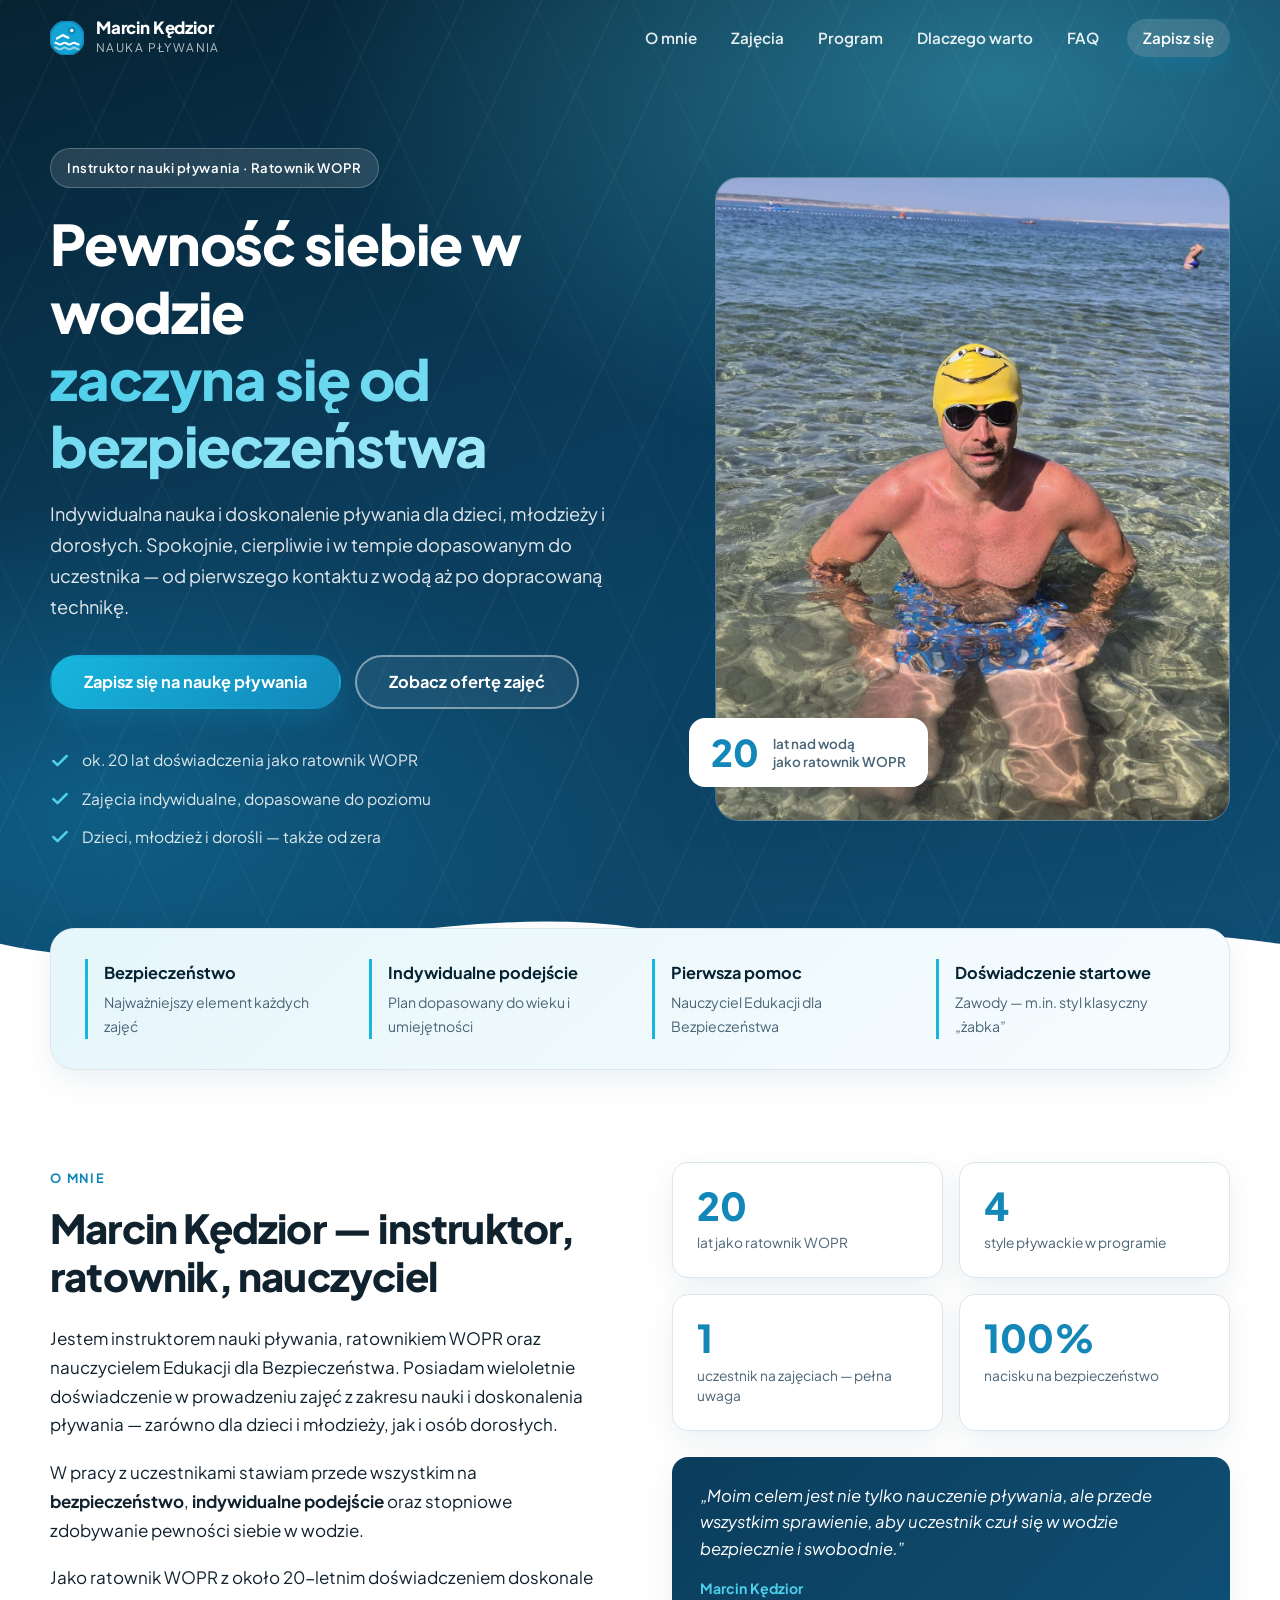
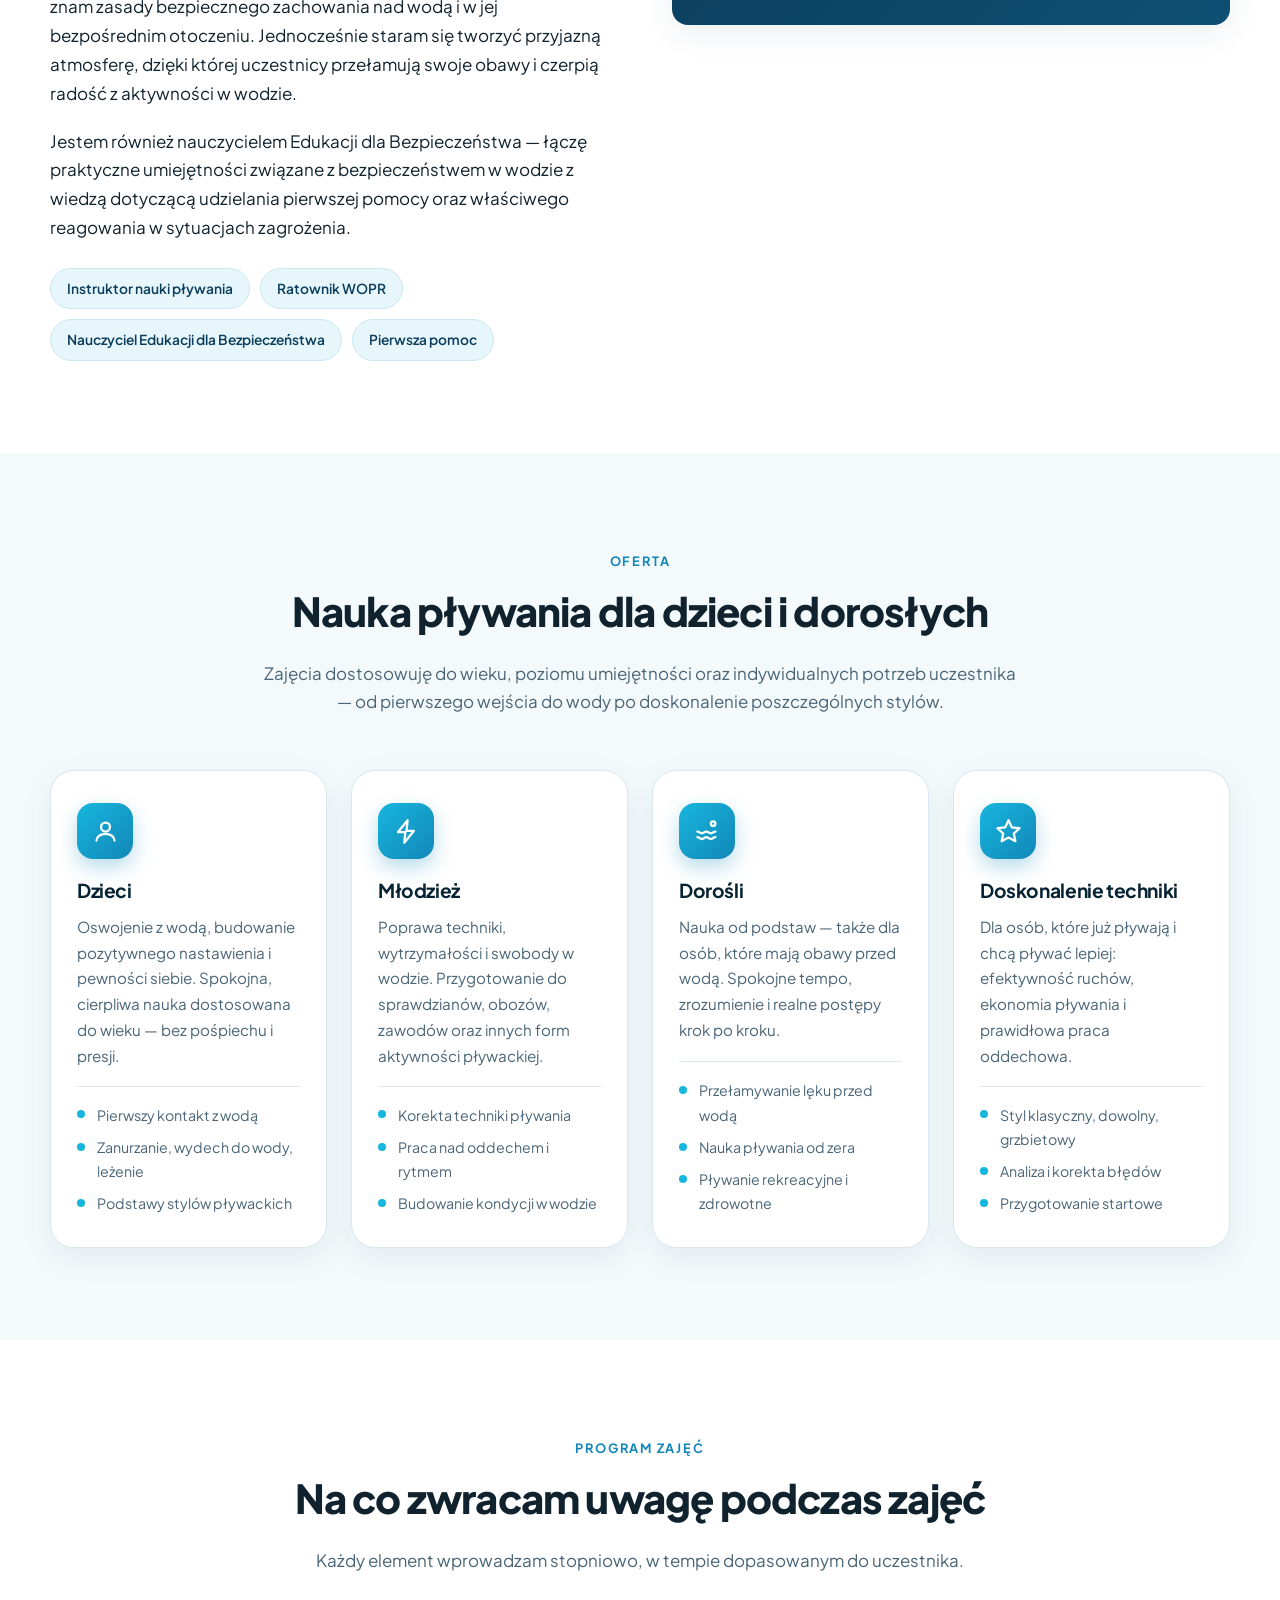
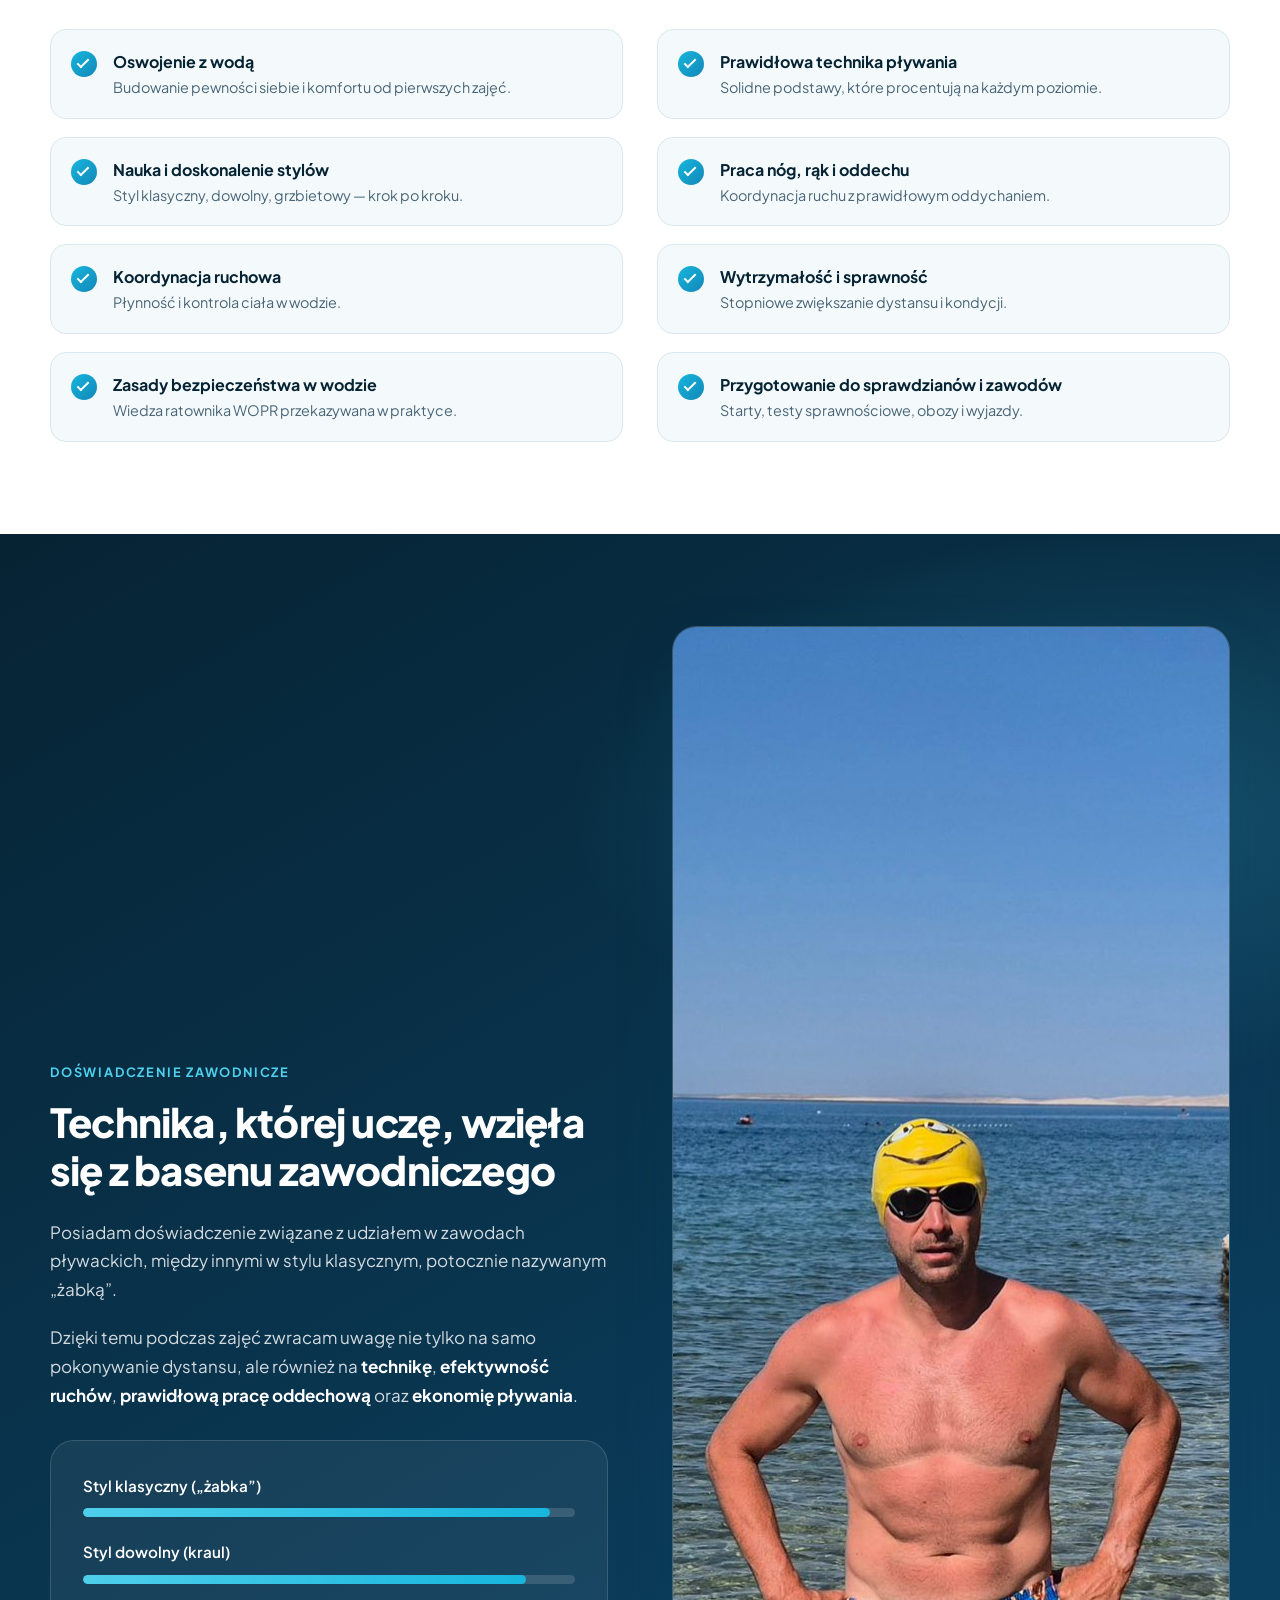
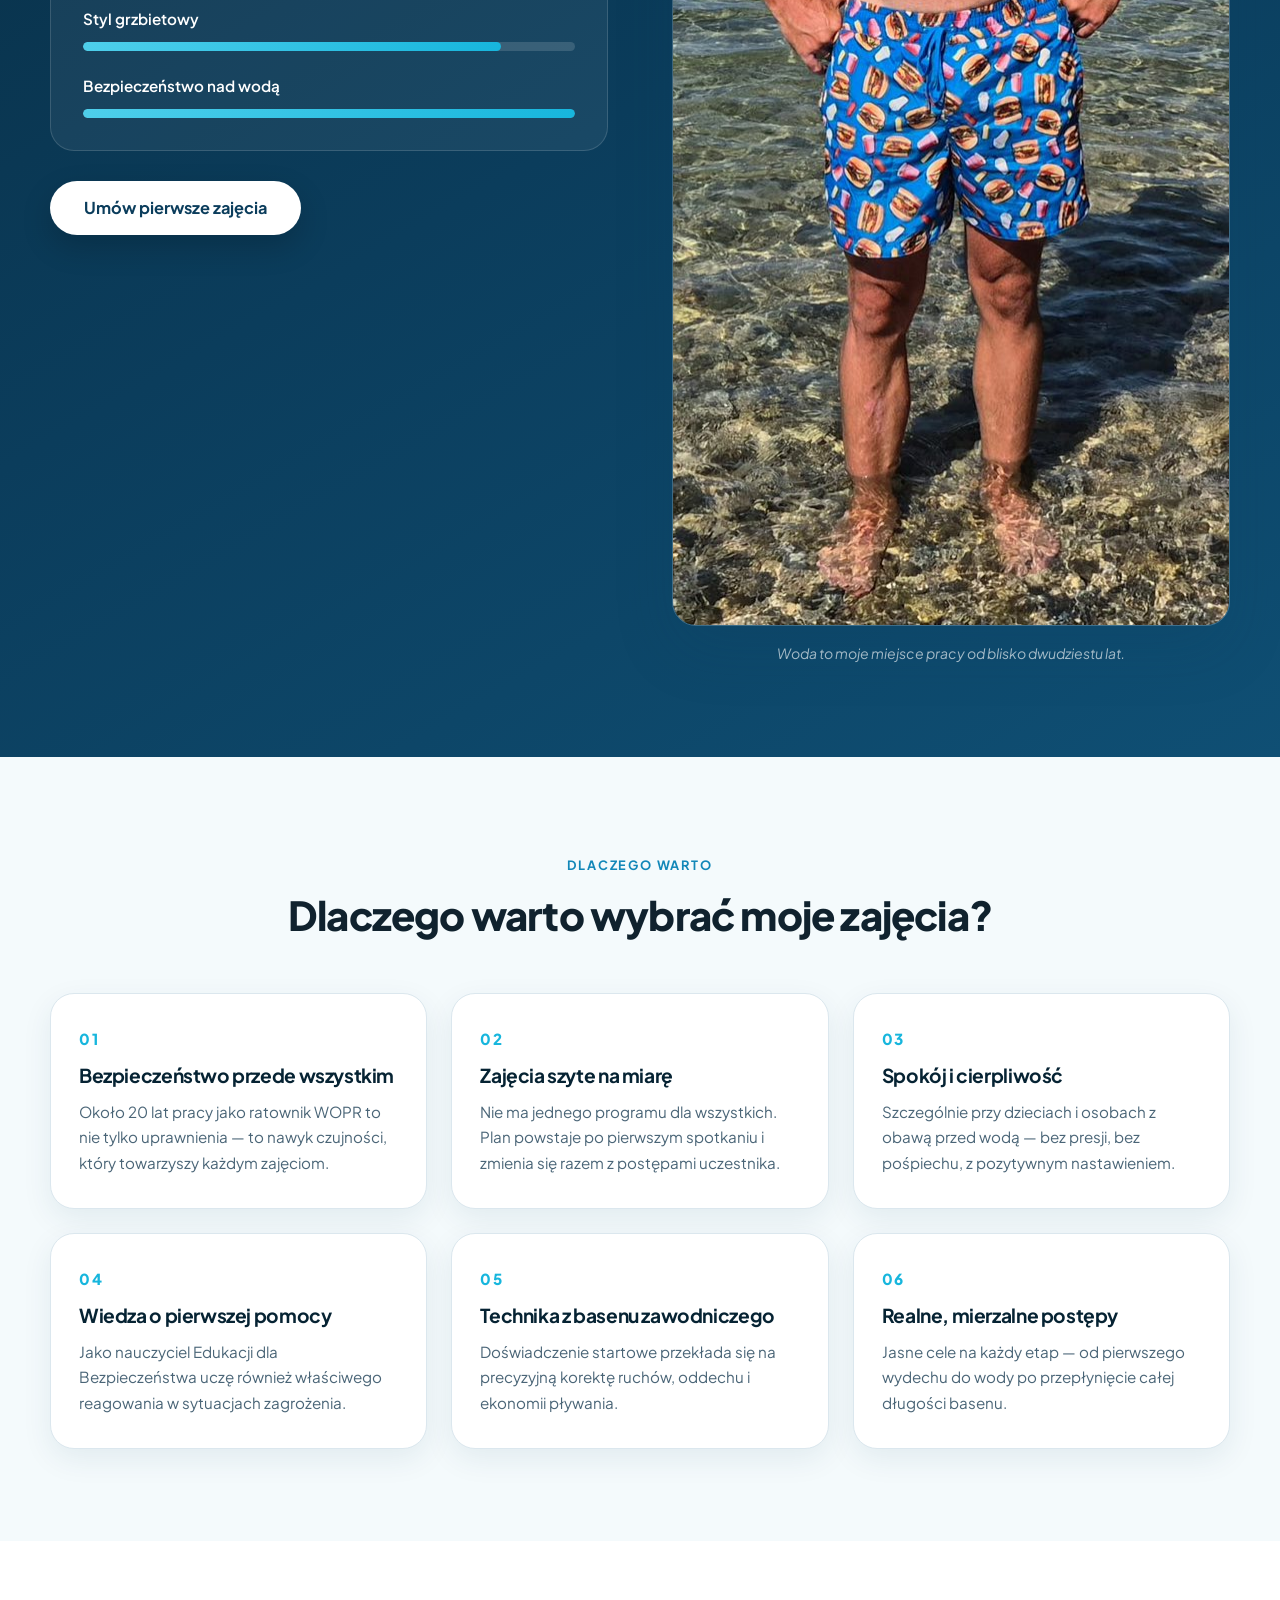
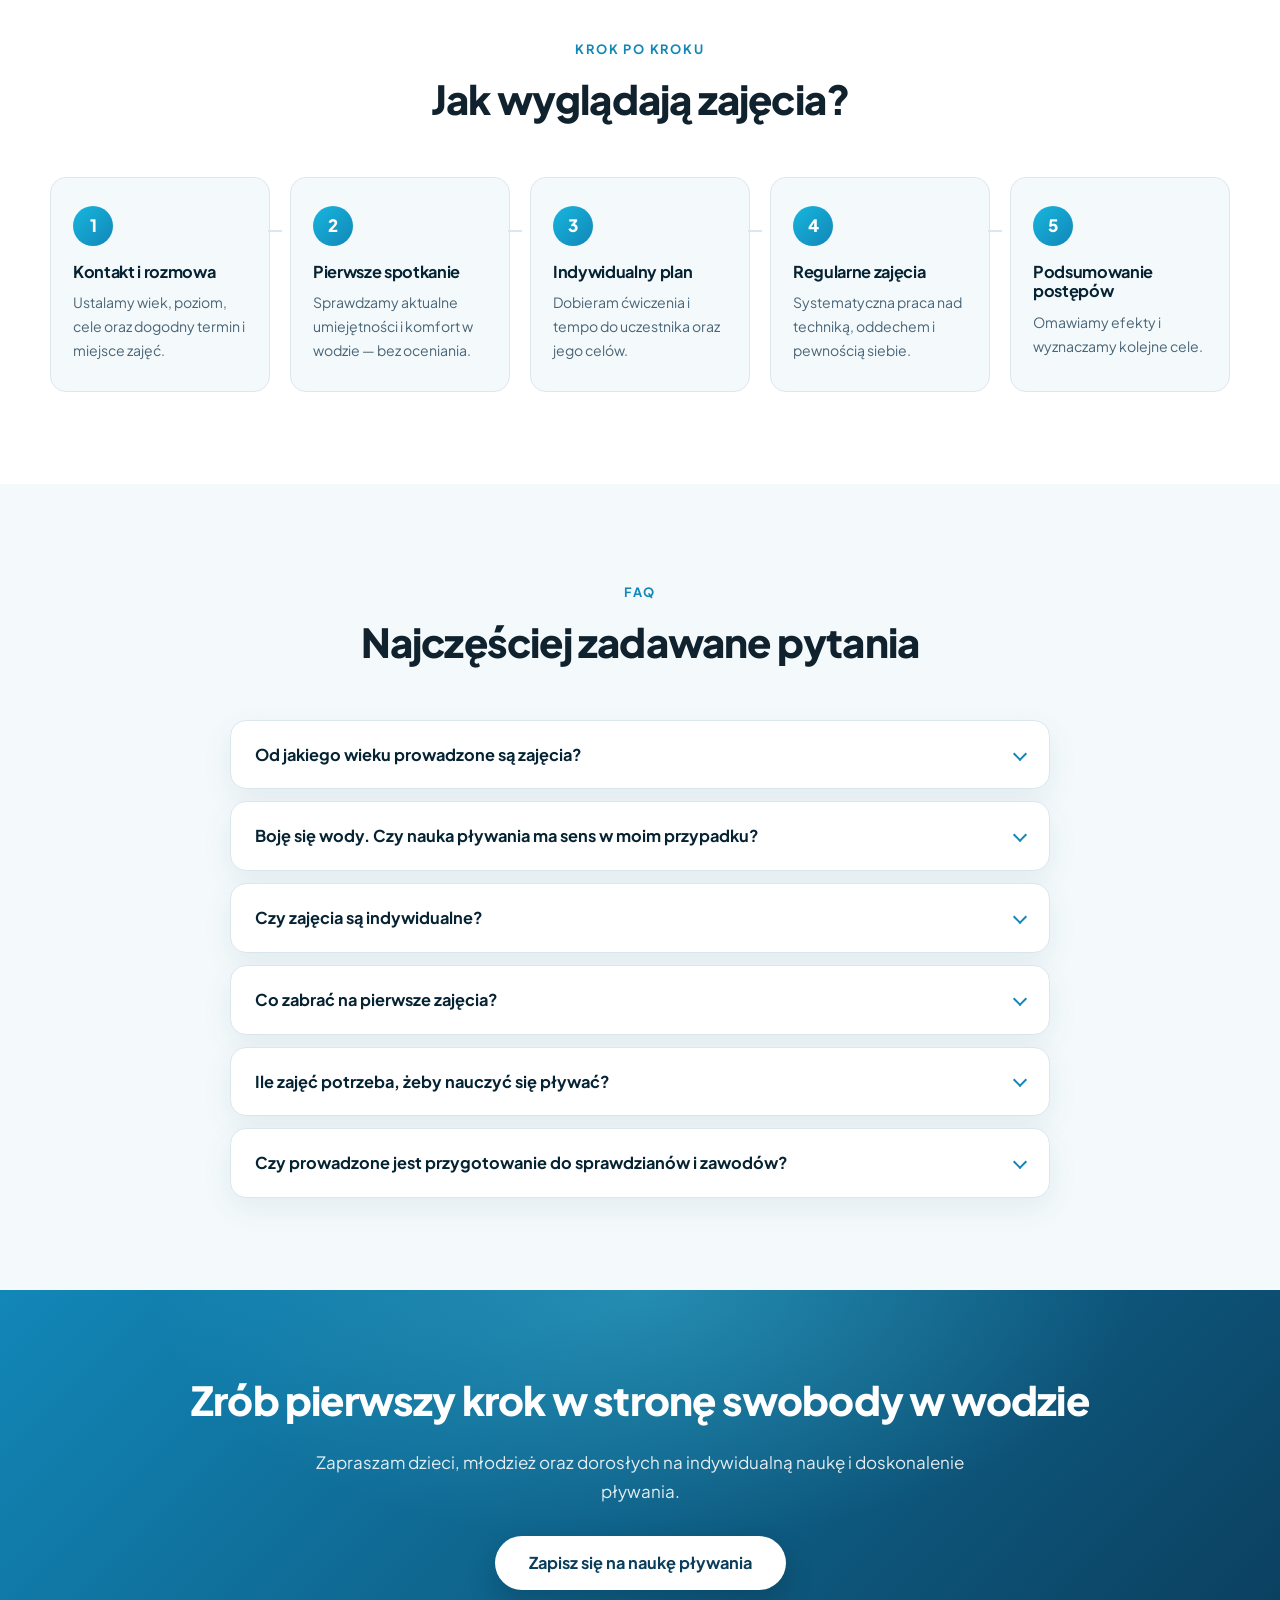
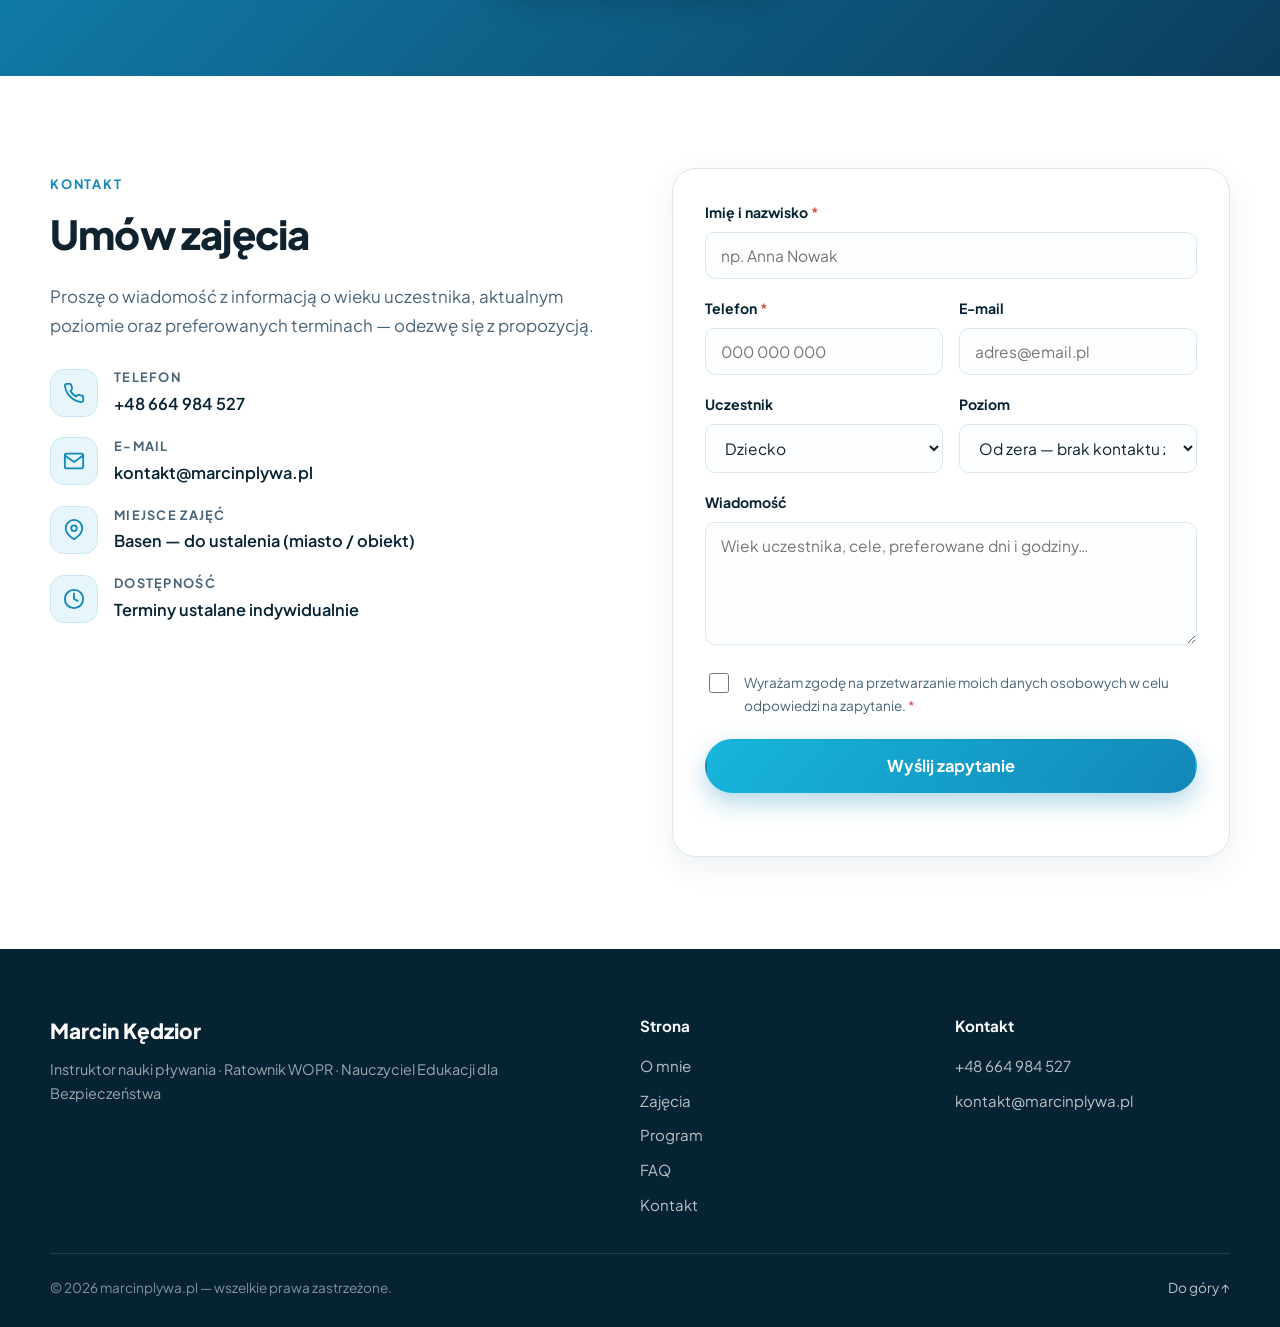
==== commit 16c6f9b9: "Prawdziwy numer telefonu w kontakcie, stopce i JSON-LD" ====
--- a/index.html
+++ b/index.html
@@ -37,7 +37,7 @@
   "name": "Marcin Kędzior — Instruktor nauki pływania",
   "description": "Nauka i doskonalenie pływania dla dzieci, młodzieży i dorosłych. Instruktor nauki pływania, ratownik WOPR, nauczyciel Edukacji dla Bezpieczeństwa.",
   "url": "https://marcinplywa.pl/",
-  "telephone": "+48000000000",
+  "telephone": "+48664984527",
   "email": "kontakt@marcinplywa.pl",
   "priceRange": "$$",
   "areaServed": "Polska",
@@ -462,7 +462,7 @@
       <ul class="contact-list">
         <li>
           <span class="ci" aria-hidden="true"><svg viewBox="0 0 24 24"><path d="M22 16.9v3a2 2 0 01-2.2 2 19.8 19.8 0 01-8.6-3.1 19.5 19.5 0 01-6-6A19.8 19.8 0 012.1 4.2 2 2 0 014.1 2h3a2 2 0 012 1.7c.1 1 .4 1.9.7 2.8a2 2 0 01-.5 2.1L8.1 9.8a16 16 0 006 6l1.2-1.2a2 2 0 012.1-.5c.9.3 1.8.6 2.8.7a2 2 0 011.8 2.1z"/></svg></span>
-          <div><strong>Telefon</strong><a href="tel:+48000000000">+48 000 000 000</a></div>
+          <div><strong>Telefon</strong><a href="tel:+48664984527">+48 664 984 527</a></div>
         </li>
         <li>
           <span class="ci" aria-hidden="true"><svg viewBox="0 0 24 24"><rect x="2" y="4" width="20" height="16" rx="2"/><path d="M22 6l-10 7L2 6"/></svg></span>
@@ -551,7 +551,7 @@
     <div>
       <strong>Kontakt</strong>
       <ul>
-        <li><a href="tel:+48000000000">+48 000 000 000</a></li>
+        <li><a href="tel:+48664984527">+48 664 984 527</a></li>
         <li><a href="mailto:kontakt@marcinplywa.pl">kontakt@marcinplywa.pl</a></li>
       </ul>
     </div>
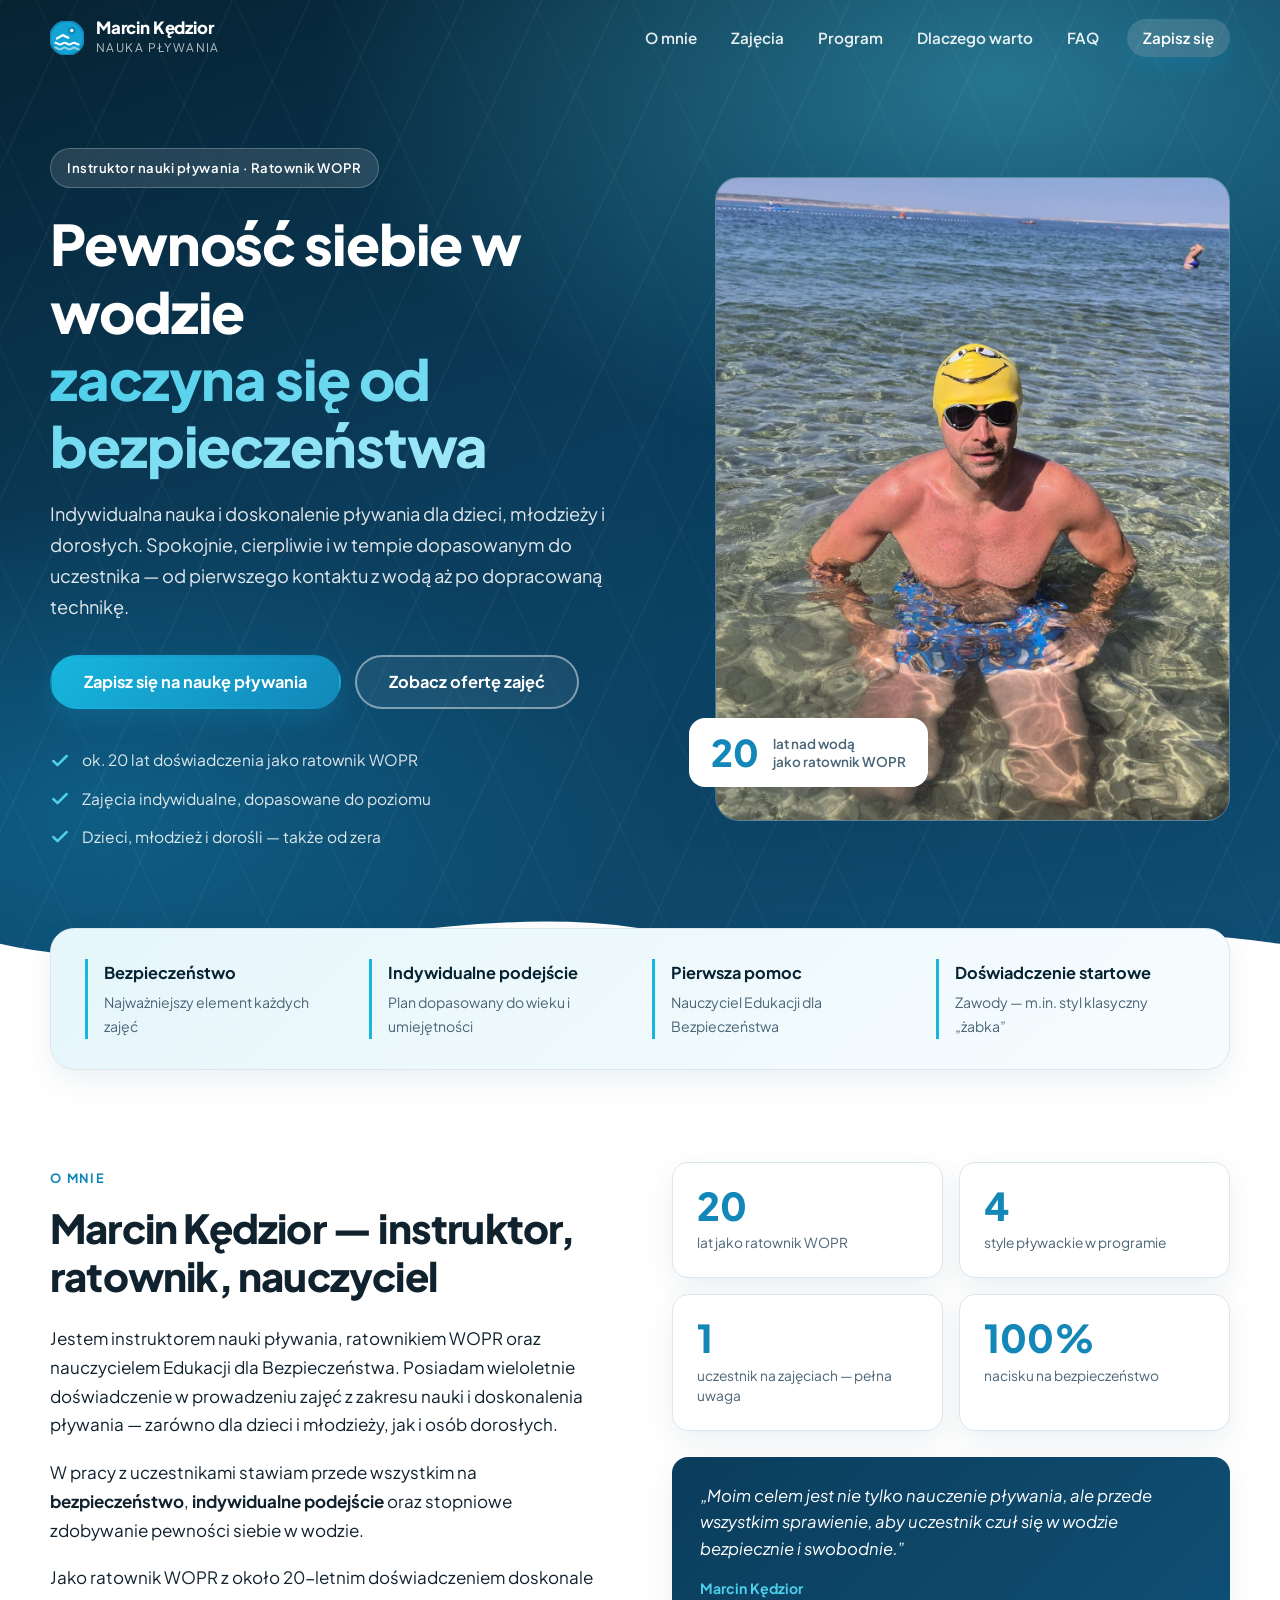
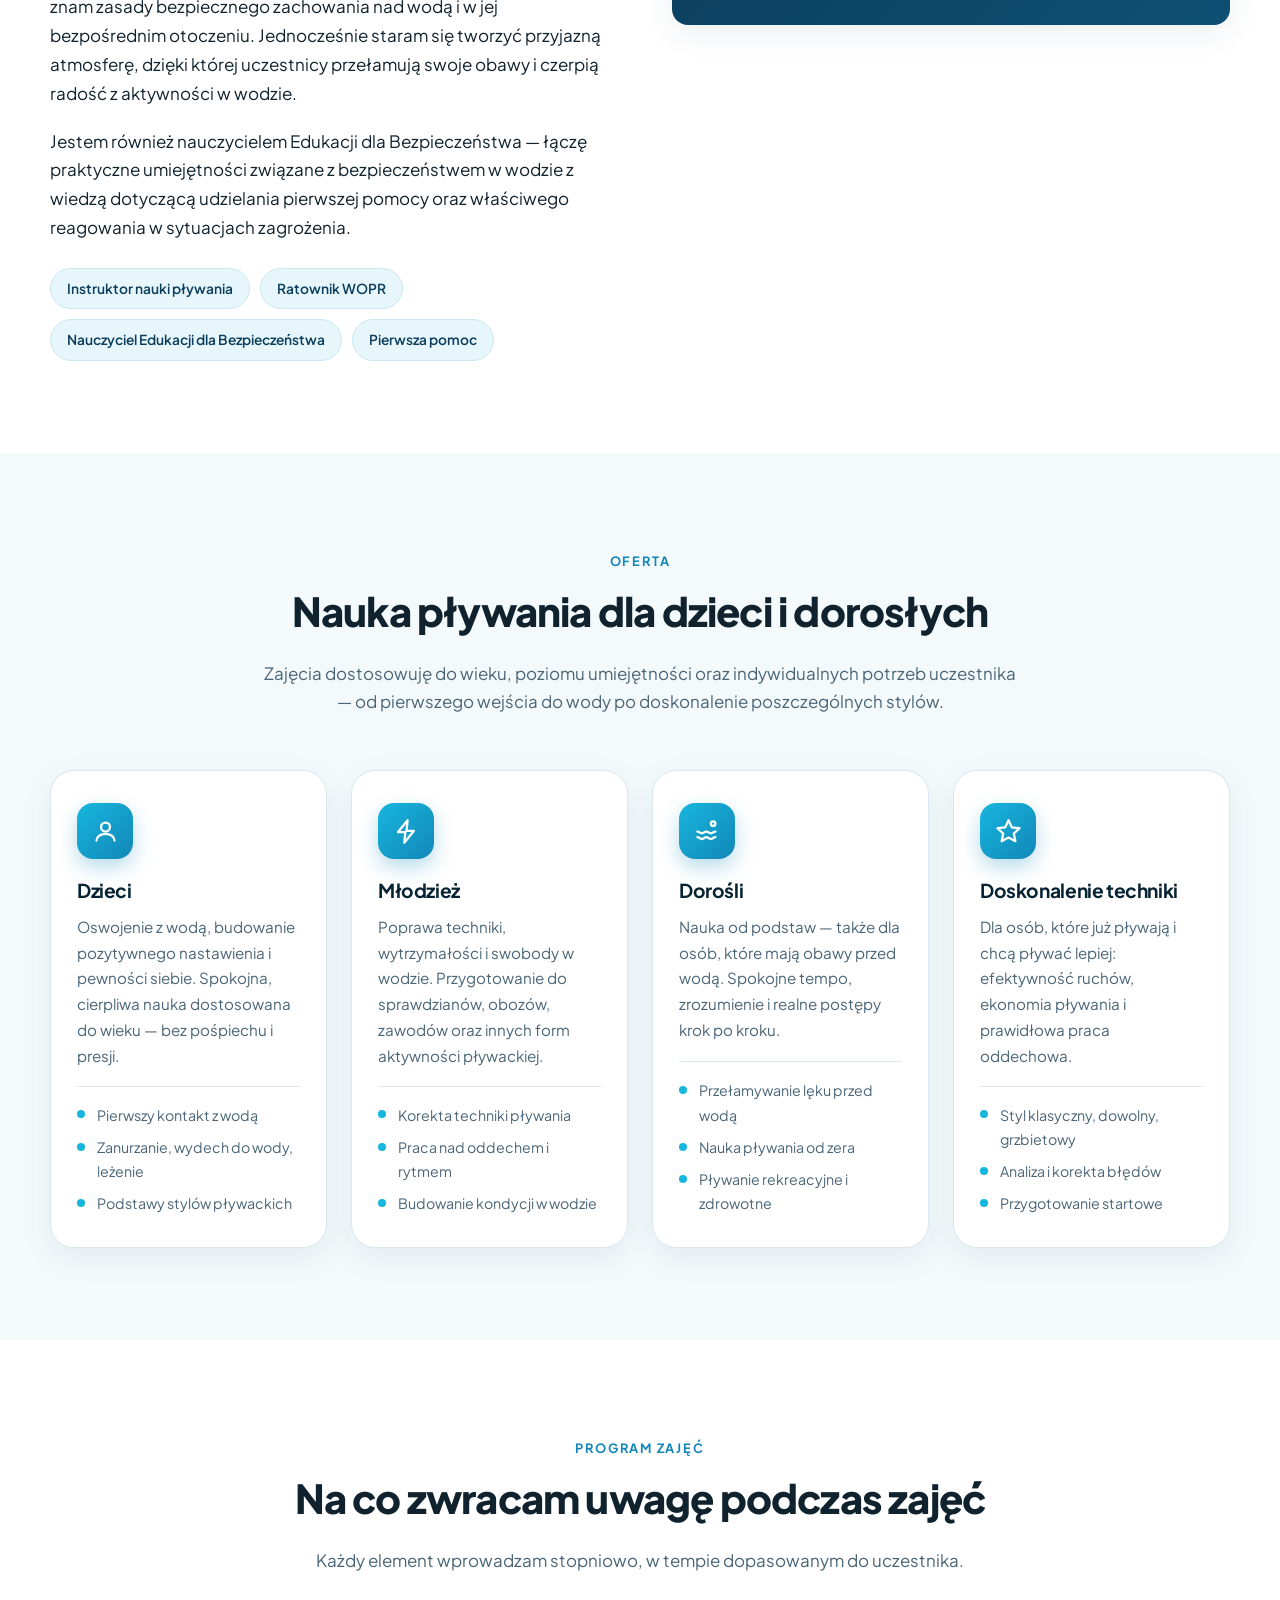
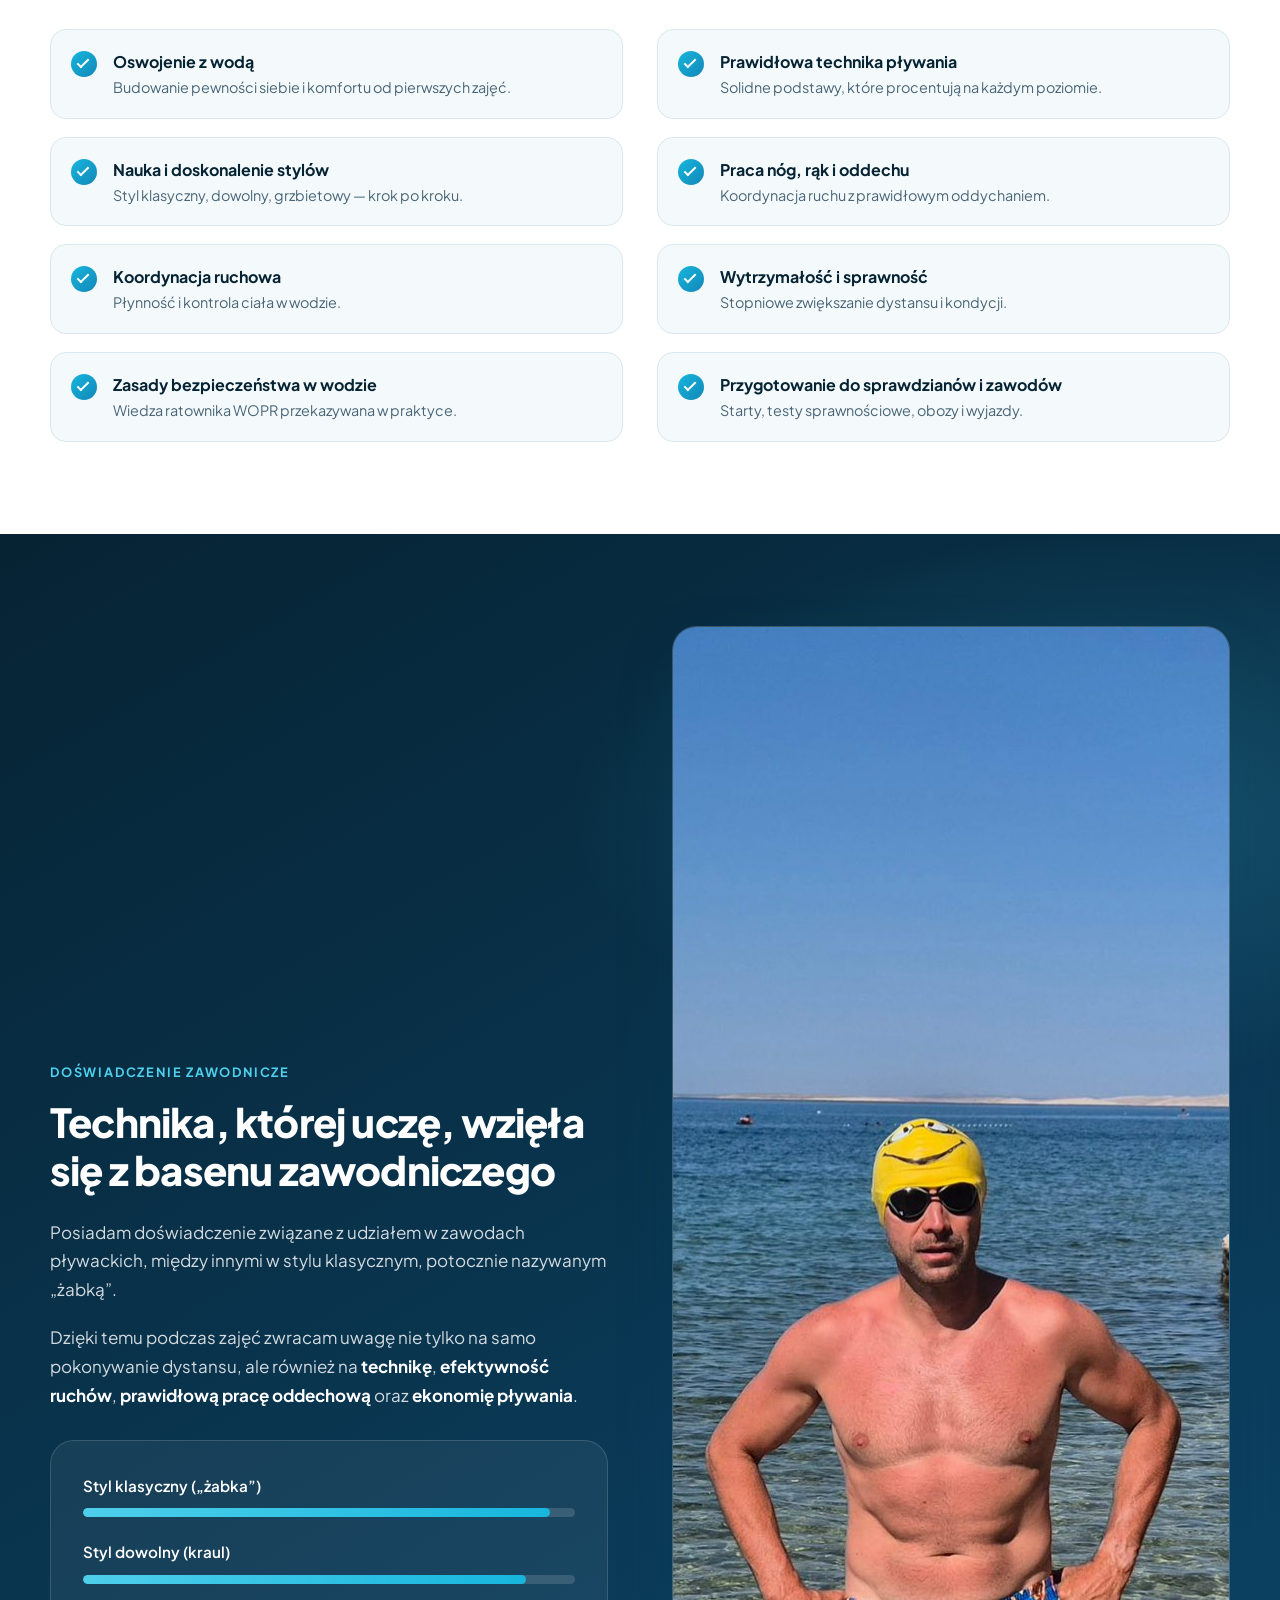
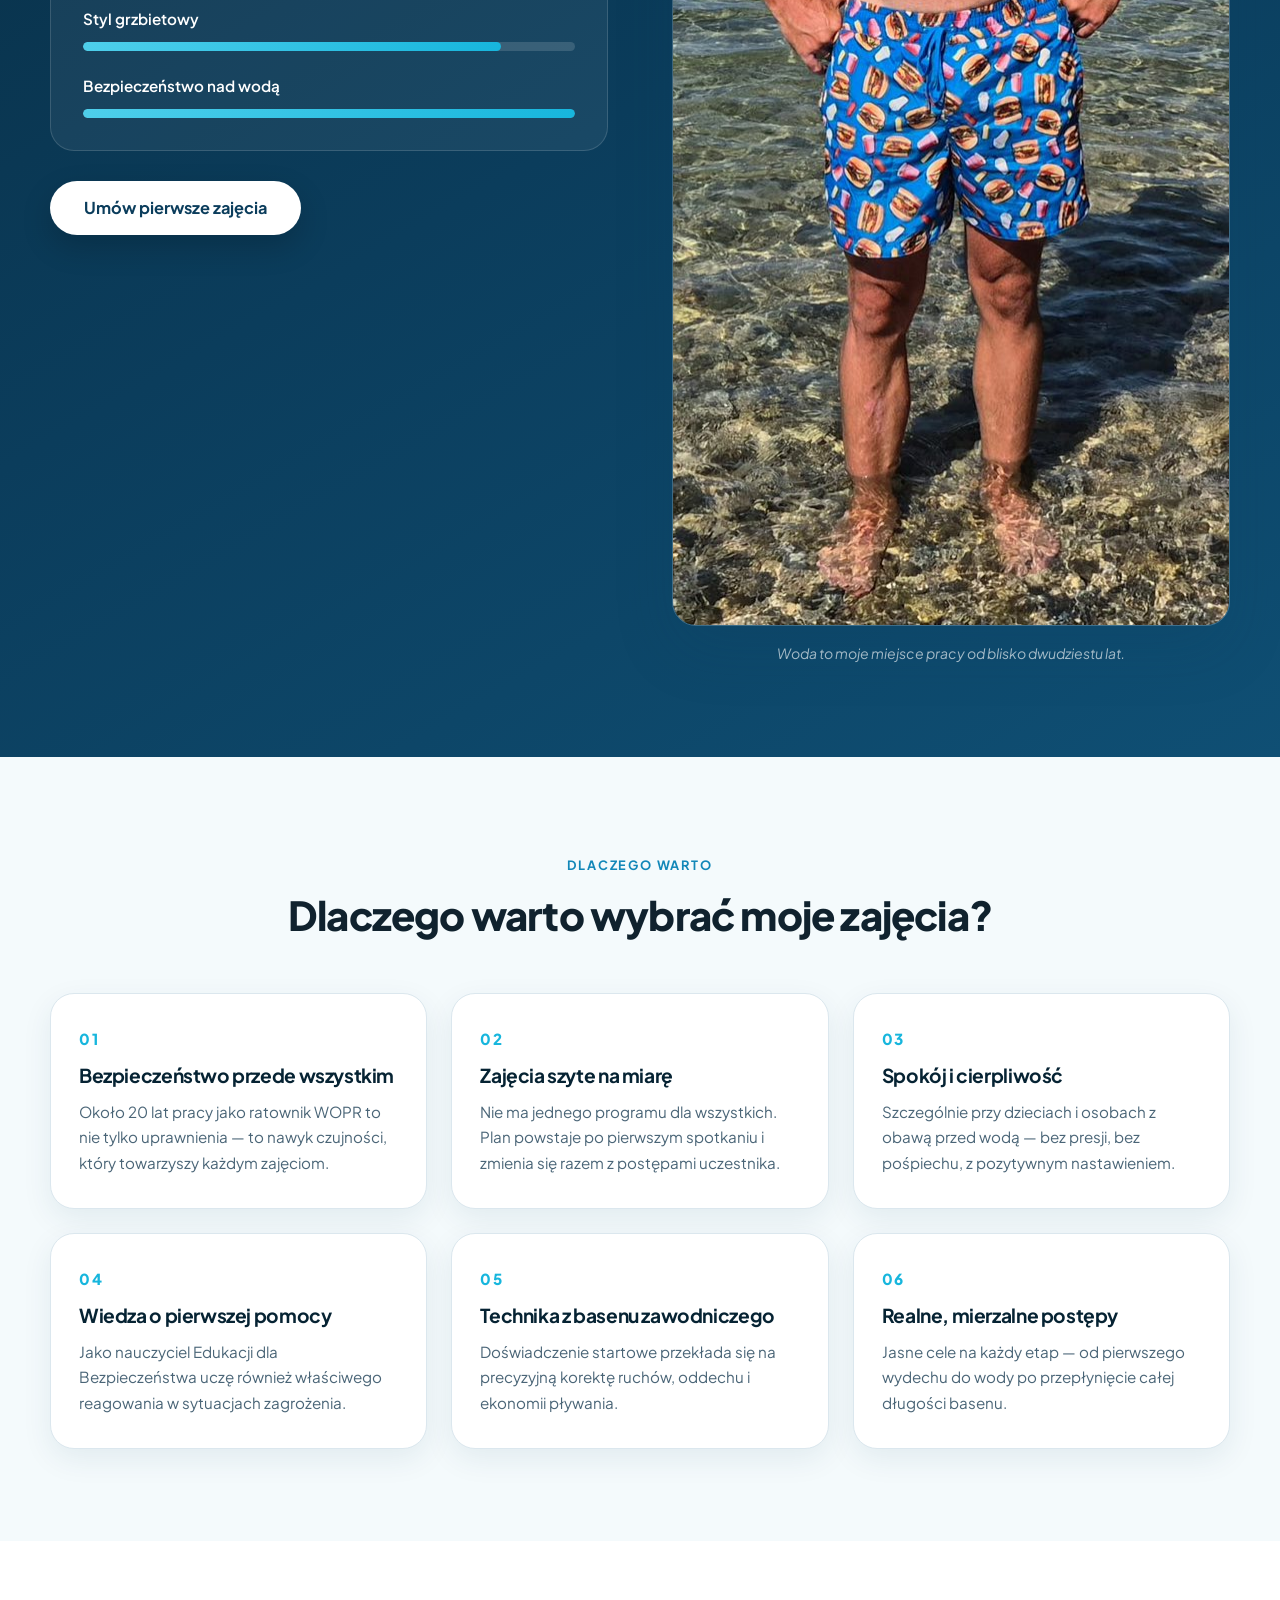
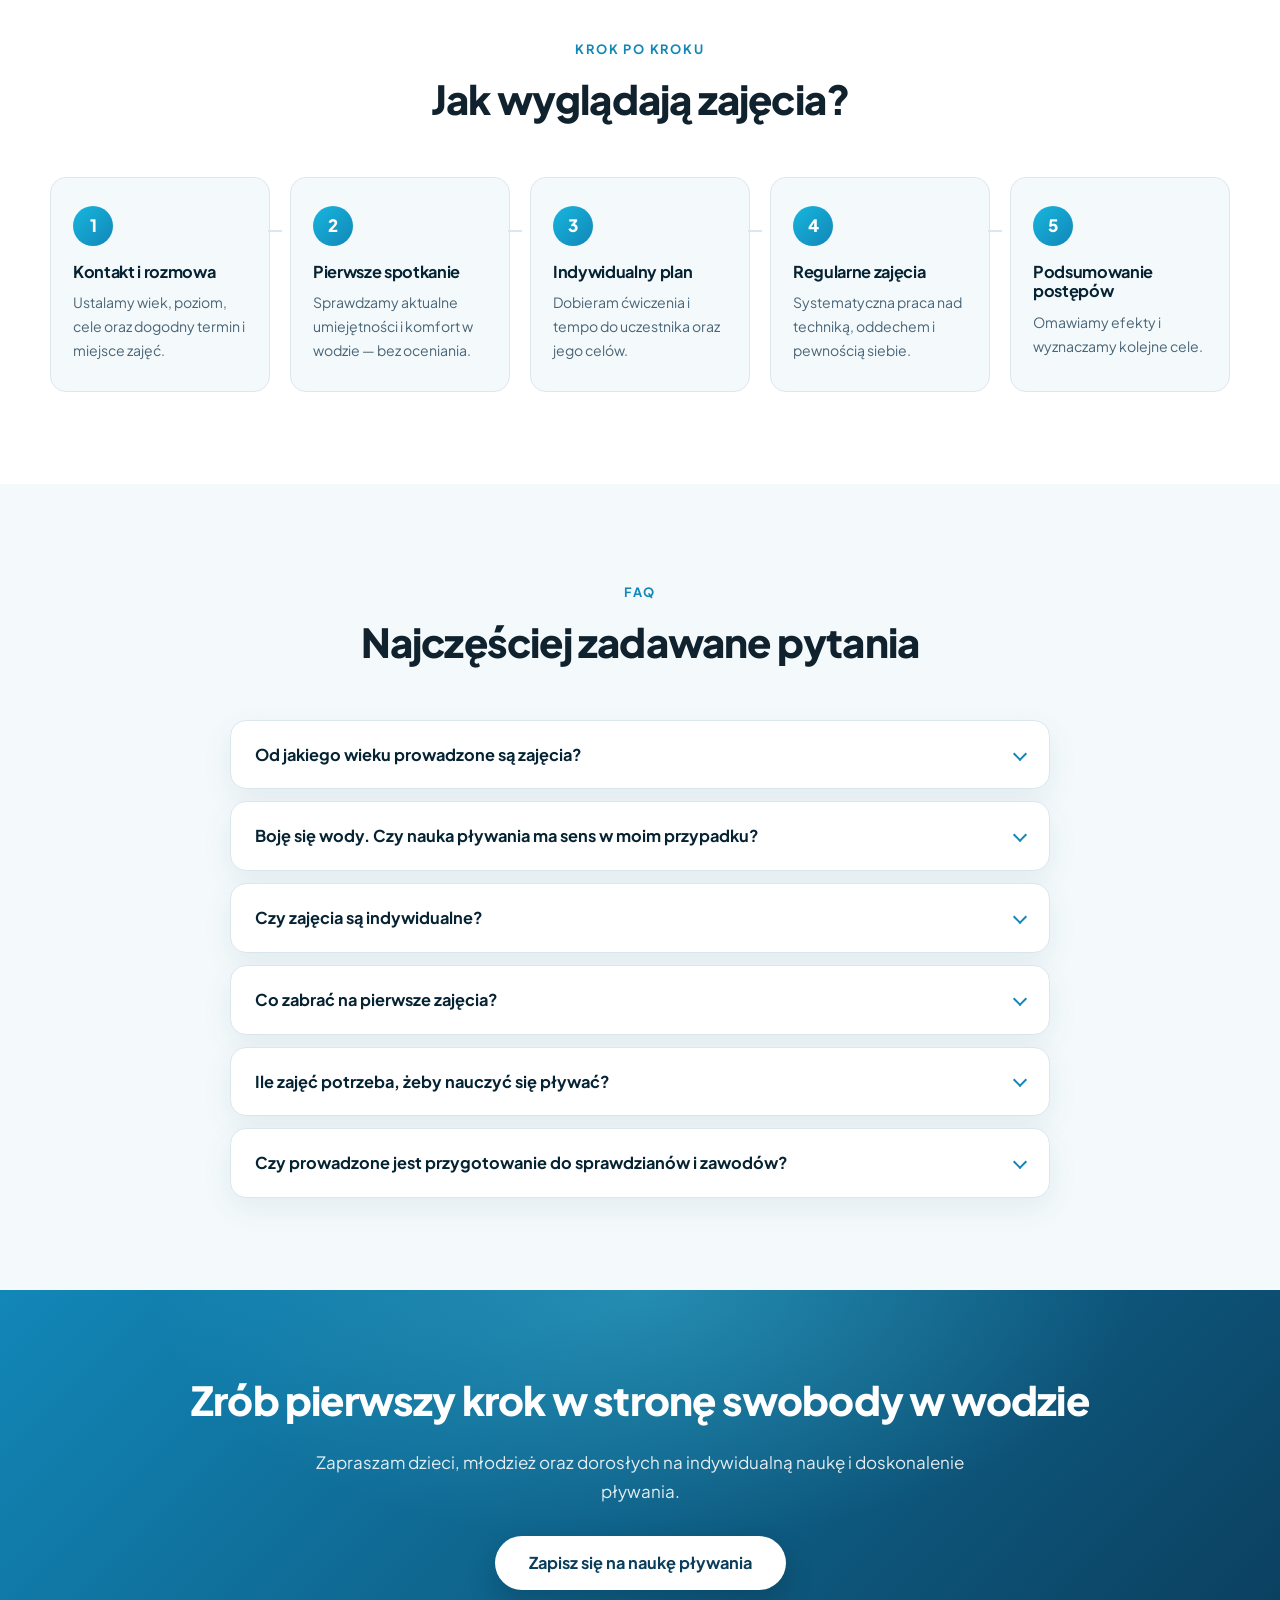
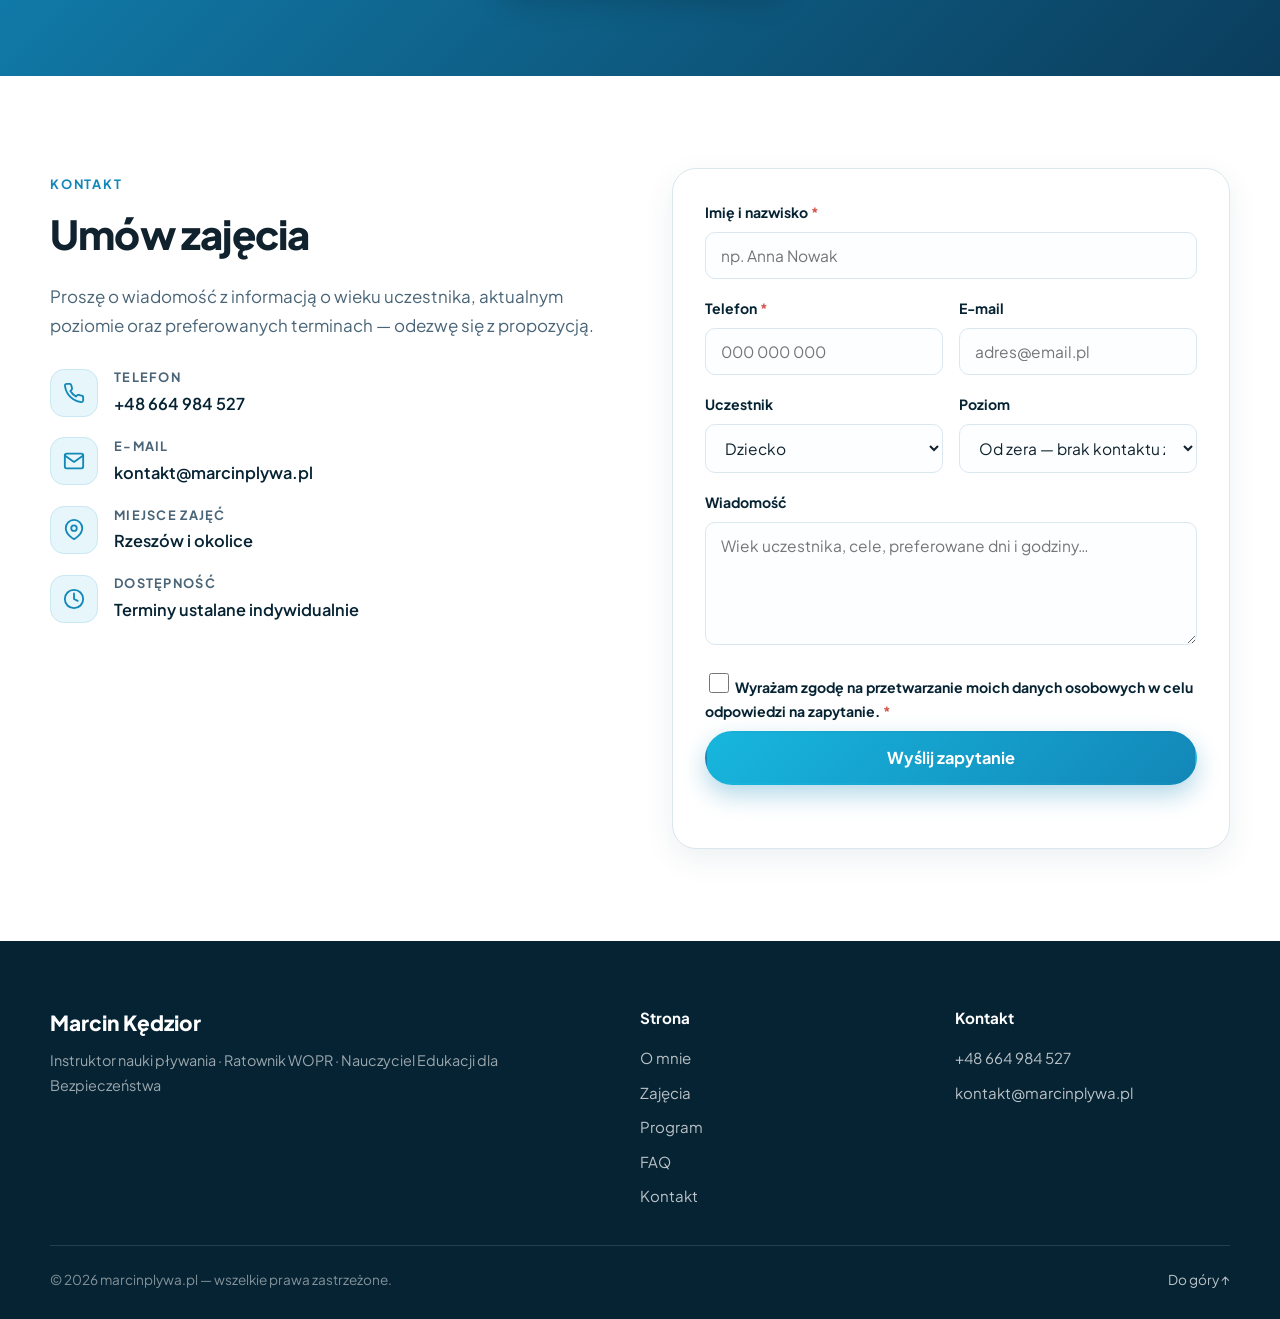
==== commit 3d40a091: "Walidacja formularza, cache busting, Rzeszow jako miejsce zajec - wersjonowanie style.css i main.js " ====
--- a/index.html
+++ b/index.html
@@ -3,9 +3,9 @@
 <head>
 <meta charset="utf-8">
 <meta name="viewport" content="width=device-width, initial-scale=1">
-<title>Marcin Kędzior — Instruktor nauki pływania | Nauka i doskonalenie pływania</title>
-<meta name="description" content="Nauka i doskonalenie pływania dla dzieci, młodzieży i dorosłych. Instruktor nauki pływania, ratownik WOPR z ok. 20-letnim doświadczeniem, nauczyciel Edukacji dla Bezpieczeństwa. Zajęcia indywidualne, bezpieczeństwo i przyjazna atmosfera.">
-<meta name="keywords" content="nauka pływania, instruktor pływania, nauka pływania dzieci, nauka pływania dorośli, doskonalenie pływania, ratownik WOPR, Marcin Kędzior">
+<title>Nauka pływania Rzeszów — Marcin Kędzior | Instruktor, ratownik WOPR</title>
+<meta name="description" content="Nauka i doskonalenie pływania w Rzeszowie i okolicach — dla dzieci, młodzieży i dorosłych. Instruktor nauki pływania, ratownik WOPR z ok. 20-letnim doświadczeniem, nauczyciel Edukacji dla Bezpieczeństwa. Zajęcia indywidualne.">
+<meta name="keywords" content="nauka pływania Rzeszów, instruktor pływania Rzeszów, nauka pływania dzieci Rzeszów, nauka pływania dorośli, doskonalenie pływania, ratownik WOPR, Marcin Kędzior">
 <meta name="author" content="Marcin Kędzior">
 <link rel="canonical" href="https://marcinplywa.pl/">
 
@@ -13,7 +13,7 @@
 <meta property="og:type" content="website">
 <meta property="og:locale" content="pl_PL">
 <meta property="og:site_name" content="marcinplywa.pl">
-<meta property="og:title" content="Marcin Kędzior — Instruktor nauki pływania">
+<meta property="og:title" content="Nauka pływania Rzeszów — Marcin Kędzior">
 <meta property="og:description" content="Nauka i doskonalenie pływania dla dzieci, młodzieży i dorosłych. Bezpieczeństwo, indywidualne podejście, przyjazna atmosfera.">
 <meta property="og:url" content="https://marcinplywa.pl/">
 <meta property="og:image" content="https://marcinplywa.pl/assets/img/marcin-hero.jpg">
@@ -26,7 +26,7 @@
 <link rel="preconnect" href="https://fonts.googleapis.com">
 <link rel="preconnect" href="https://fonts.gstatic.com" crossorigin>
 <link href="https://fonts.googleapis.com/css2?family=Plus+Jakarta+Sans:wght@400;500;600;700;800&display=swap" rel="stylesheet">
-<link rel="stylesheet" href="assets/css/style.css">
+<link rel="stylesheet" href="assets/css/style.css?v=20260920b">
 
 <!-- Dane strukturalne dla Google -->
 <script type="application/ld+json">
@@ -40,7 +40,13 @@
   "telephone": "+48664984527",
   "email": "kontakt@marcinplywa.pl",
   "priceRange": "$$",
-  "areaServed": "Polska",
+  "areaServed": "Rzeszów i okolice",
+  "address": {
+    "@type": "PostalAddress",
+    "addressLocality": "Rzeszów",
+    "addressRegion": "podkarpackie",
+    "addressCountry": "PL"
+  },
   "founder": {
     "@type": "Person",
     "name": "Marcin Kędzior",
@@ -470,7 +476,7 @@
         </li>
         <li>
           <span class="ci" aria-hidden="true"><svg viewBox="0 0 24 24"><path d="M21 10c0 7-9 12-9 12s-9-5-9-12a9 9 0 0118 0z"/><circle cx="12" cy="10" r="3"/></svg></span>
-          <div><strong>Miejsce zajęć</strong><span>Basen — do ustalenia (miasto / obiekt)</span></div>
+          <div><strong>Miejsce zajęć</strong><span>Rzeszów i okolice</span></div>
         </li>
         <li>
           <span class="ci" aria-hidden="true"><svg viewBox="0 0 24 24"><circle cx="12" cy="12" r="10"/><path d="M12 6v6l4 2"/></svg></span>
@@ -518,10 +524,16 @@
           <label for="wiadomosc">Wiadomość</label>
           <textarea id="wiadomosc" name="wiadomosc" rows="5" placeholder="Wiek uczestnika, cele, preferowane dni i godziny…"></textarea>
         </div>
+        <!-- Pułapka na boty — ukryta przed użytkownikami, wypełniają ją tylko skrypty -->
+        <input type="text" name="_honey" class="honeypot" tabindex="-1" autocomplete="off" aria-hidden="true"
+               style="position:absolute;left:-9999px;width:1px;height:1px;opacity:0">
+
+        <div class="field consent-field">
         <label class="consent">
           <input type="checkbox" id="zgoda" name="zgoda" required>
           <span>Wyrażam zgodę na przetwarzanie moich danych osobowych w celu odpowiedzi na zapytanie. <span class="req">*</span></span>
         </label>
+        </div>
         <button type="submit" class="btn btn-primary btn-lg btn-block">Wyślij zapytanie</button>
         <p class="form-note" id="form-note" role="status"></p>
       </form>
@@ -562,6 +574,6 @@
   </div>
 </footer>
 
-<script src="assets/js/main.js" defer></script>
+<script src="assets/js/main.js?v=20260920b" defer></script>
 </body>
 </html>
--- a/assets/css/style.css
+++ b/assets/css/style.css
@@ -389,7 +389,24 @@
 .field input:focus,.field select:focus,.field textarea:focus{
   outline:none;border-color:var(--cyan-400);box-shadow:0 0 0 4px rgba(23,182,221,.14);
 }
-.field input.invalid,.field select.invalid,.field textarea.invalid{border-color:#e08a84;box-shadow:0 0 0 4px rgba(212,87,79,.12)}
+.field input.invalid,.field select.invalid,.field textarea.invalid{border-color:#d4574f;box-shadow:0 0 0 4px rgba(212,87,79,.12)}
+
+/* Komunikat walidacji pod polem */
+.field-error{
+  display:flex;align-items:flex-start;gap:7px;
+  margin:7px 0 0;font-size:.82rem;font-weight:600;color:#c4483f;line-height:1.4;
+}
+.field-error::before{
+  content:"!";flex:none;display:grid;place-items:center;
+  width:16px;height:16px;margin-top:1px;border-radius:50%;
+  background:#c4483f;color:#fff;font-size:.68rem;font-weight:800;
+}
+.consent-field{margin-bottom:0}
+.consent-field .field-error{margin-top:0;margin-bottom:16px}
+.consent-field input.invalid{outline:2px solid #c4483f;outline-offset:2px}
+
+/* Pułapka na boty — niewidoczna i poza kolejnością fokusu */
+.honeypot{position:absolute;left:-9999px;width:1px;height:1px;opacity:0;pointer-events:none}
 
 .consent{display:flex;gap:12px;align-items:flex-start;font-size:.85rem;color:var(--ink-soft);margin:6px 0 22px;cursor:pointer}
 .consent input{width:20px;height:20px;flex:none;margin-top:2px;accent-color:var(--blue-500)}
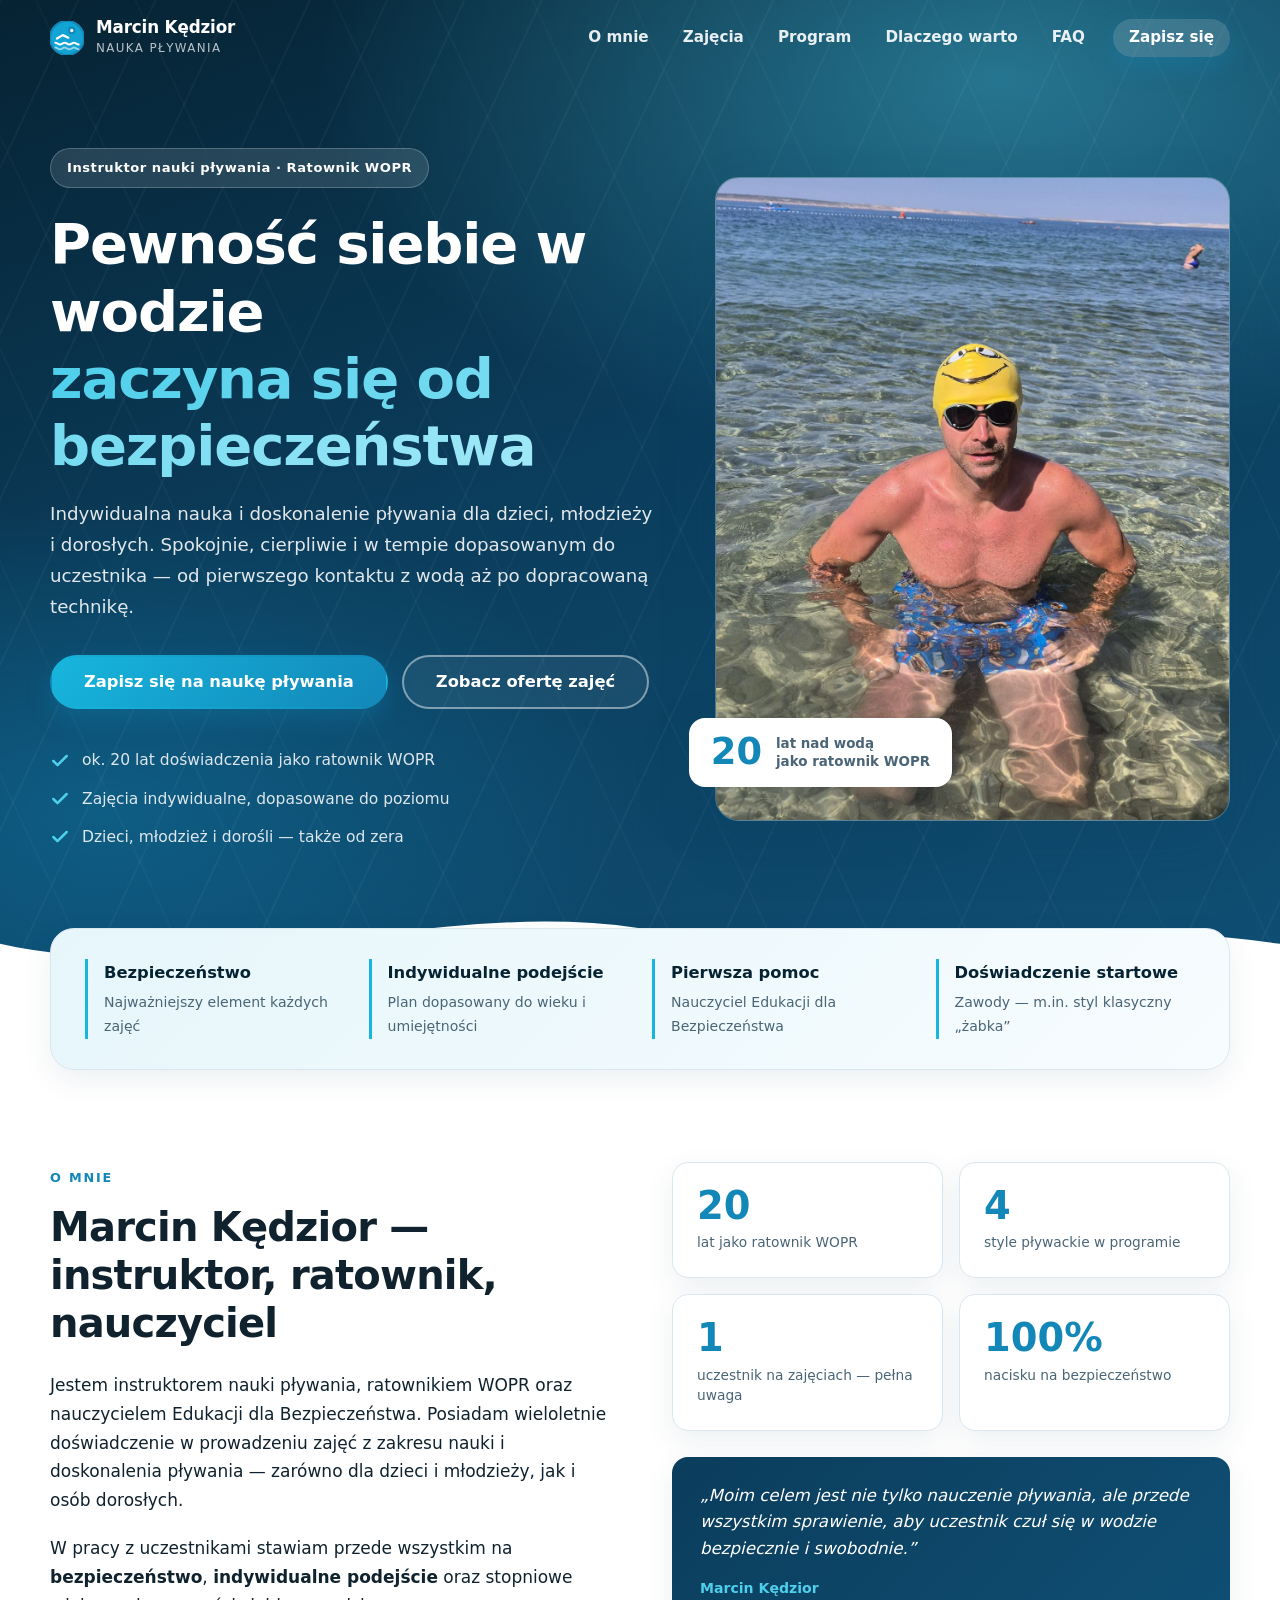
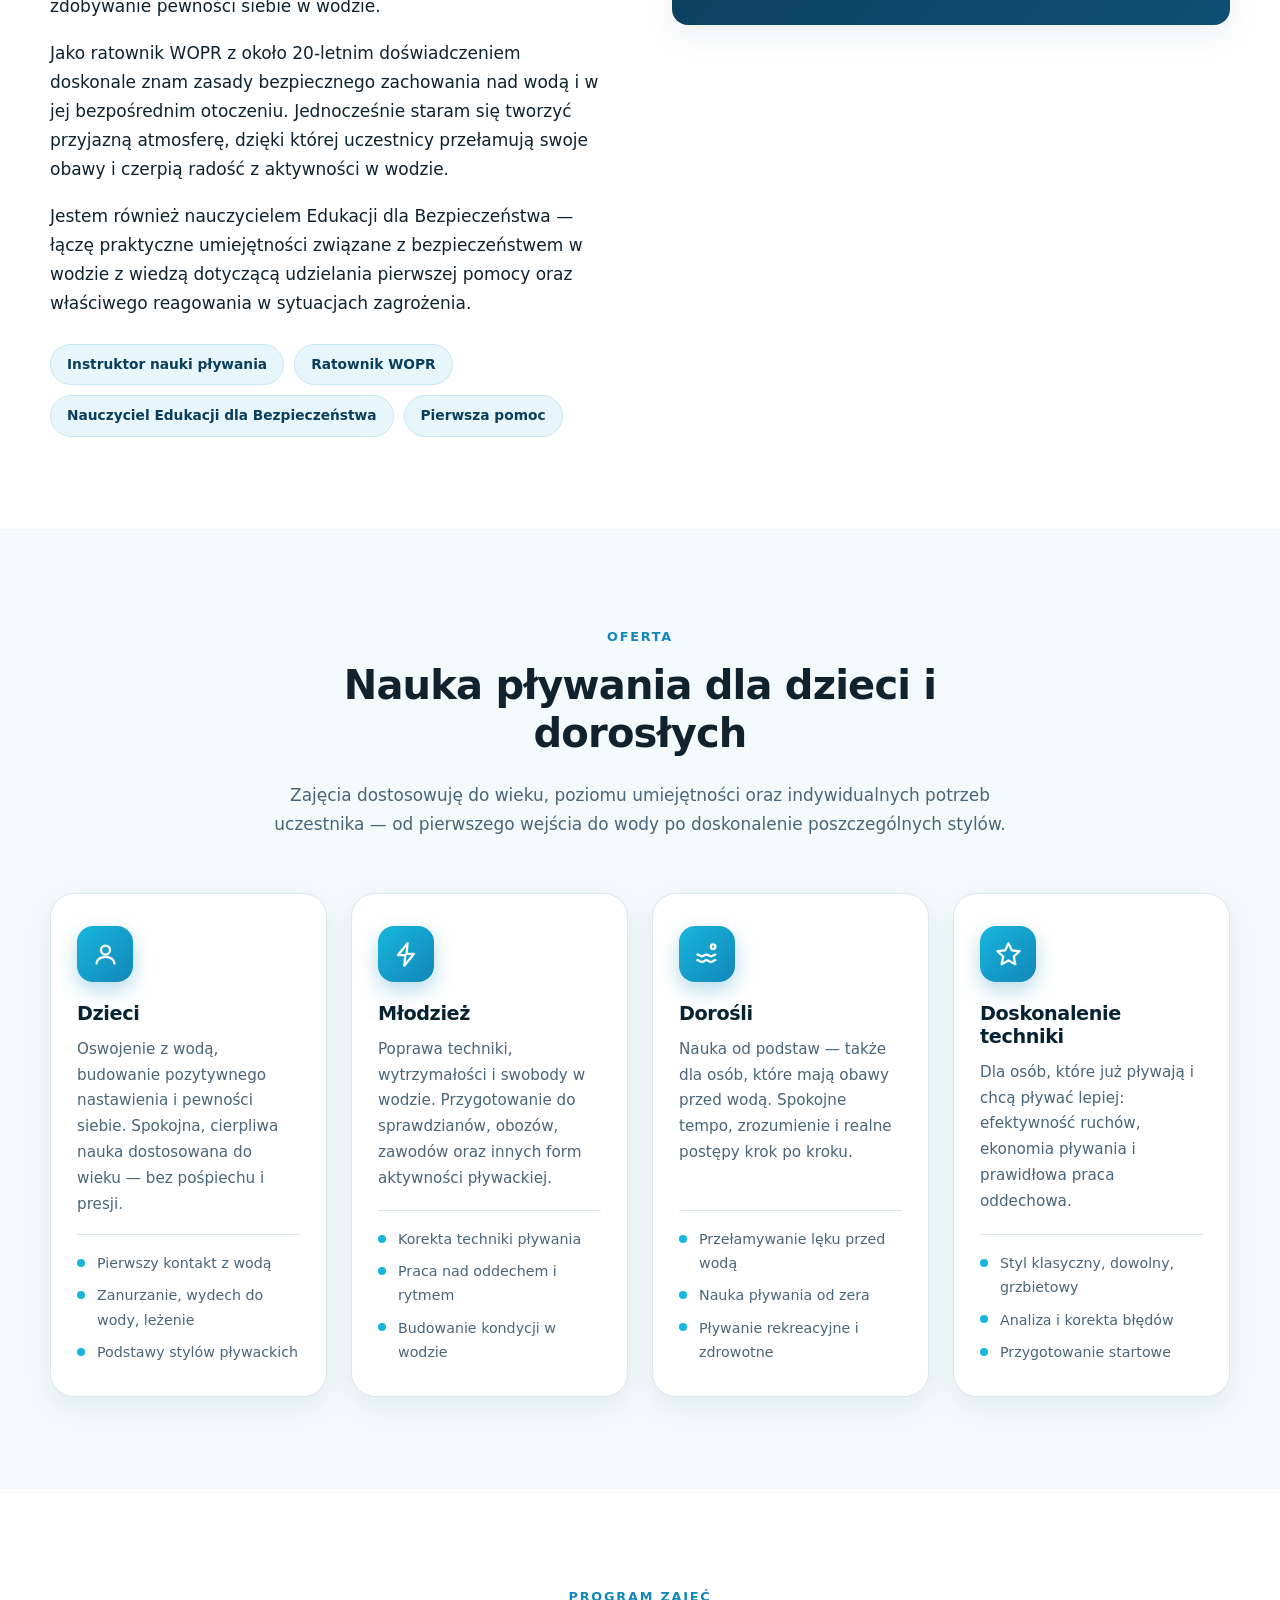
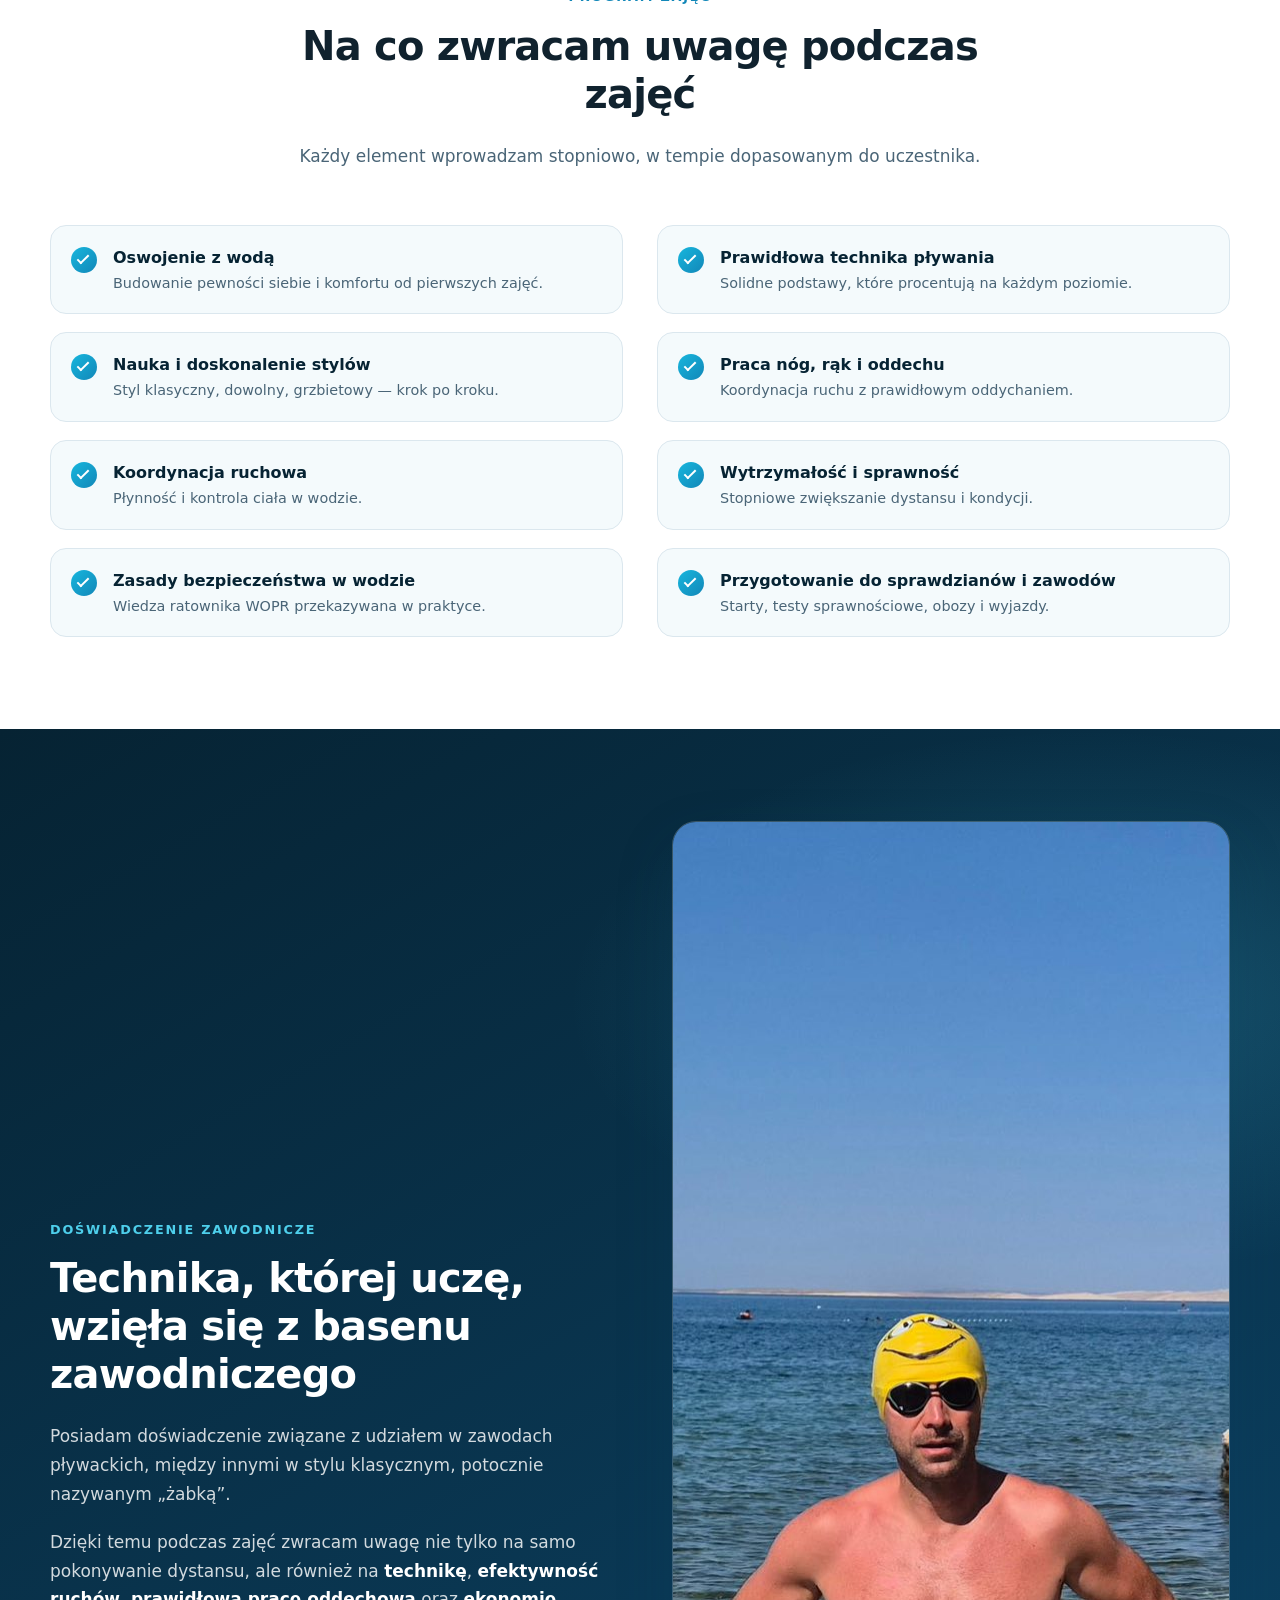
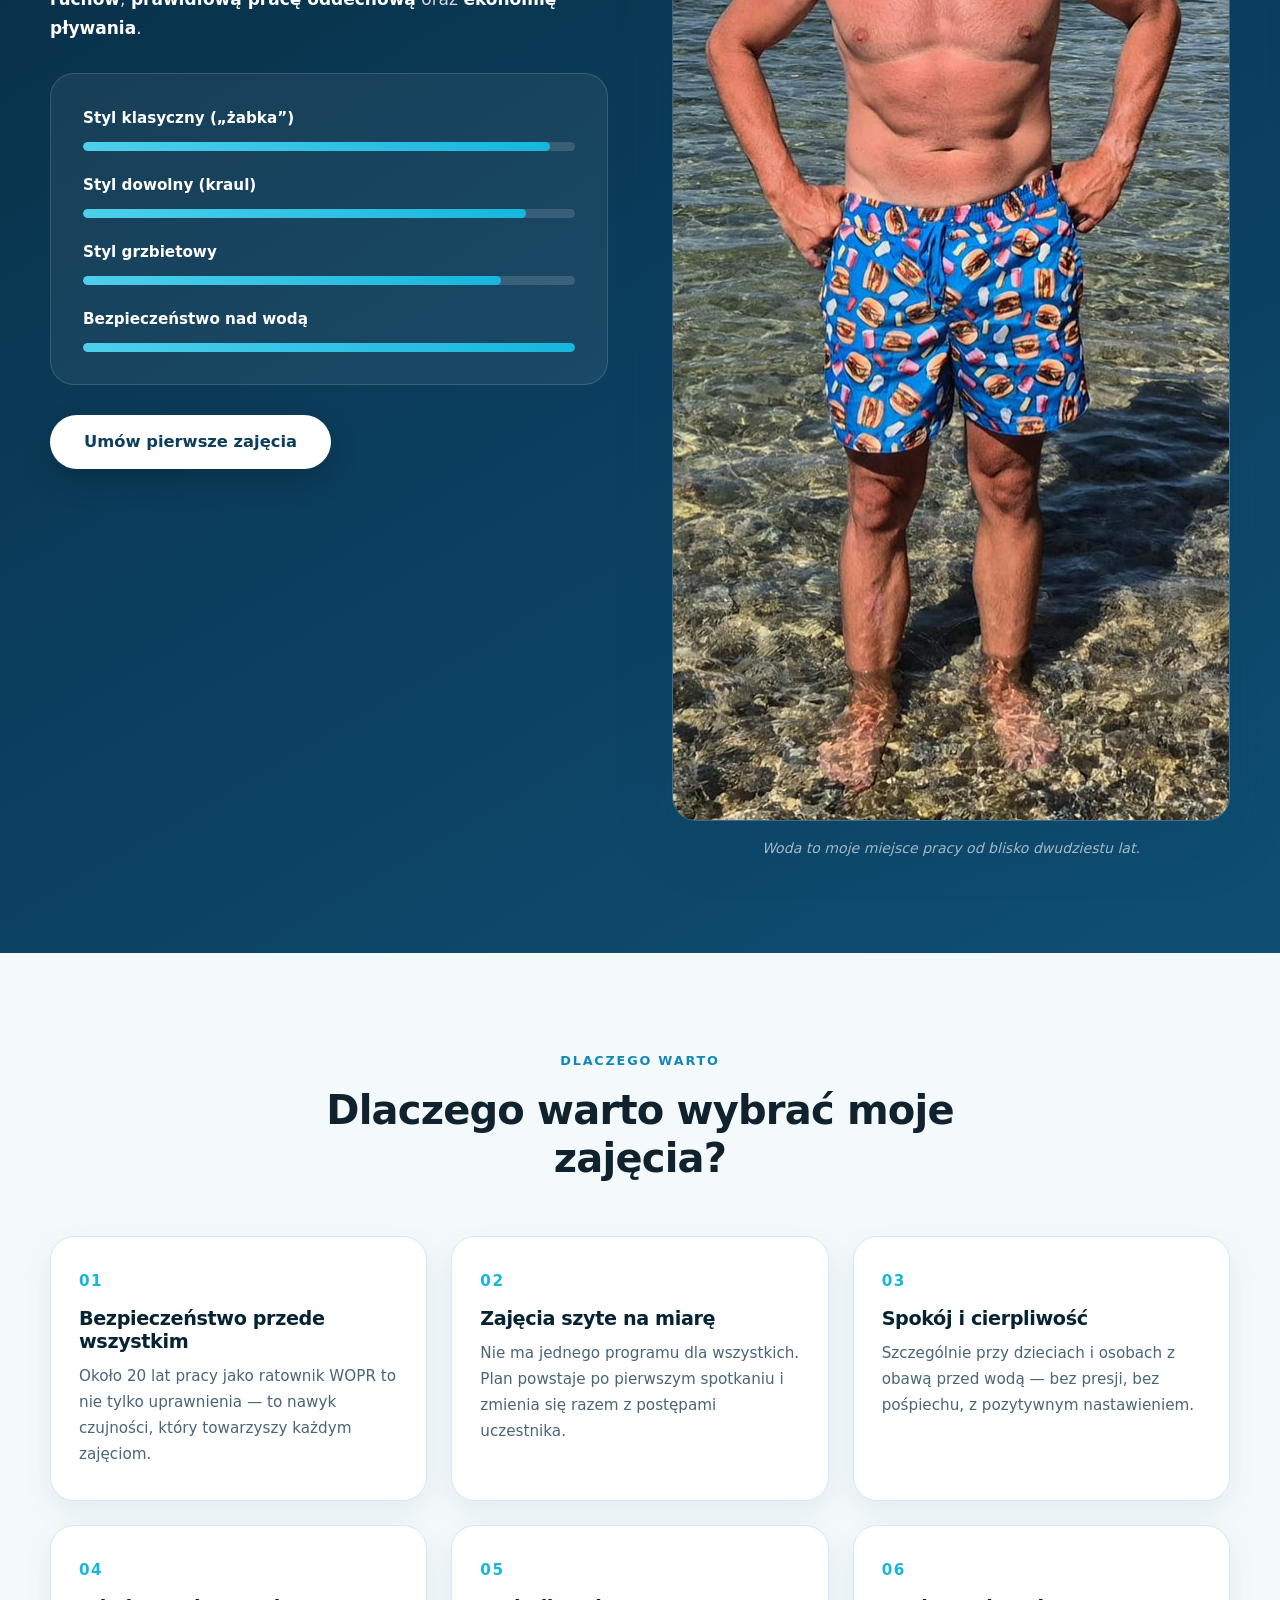
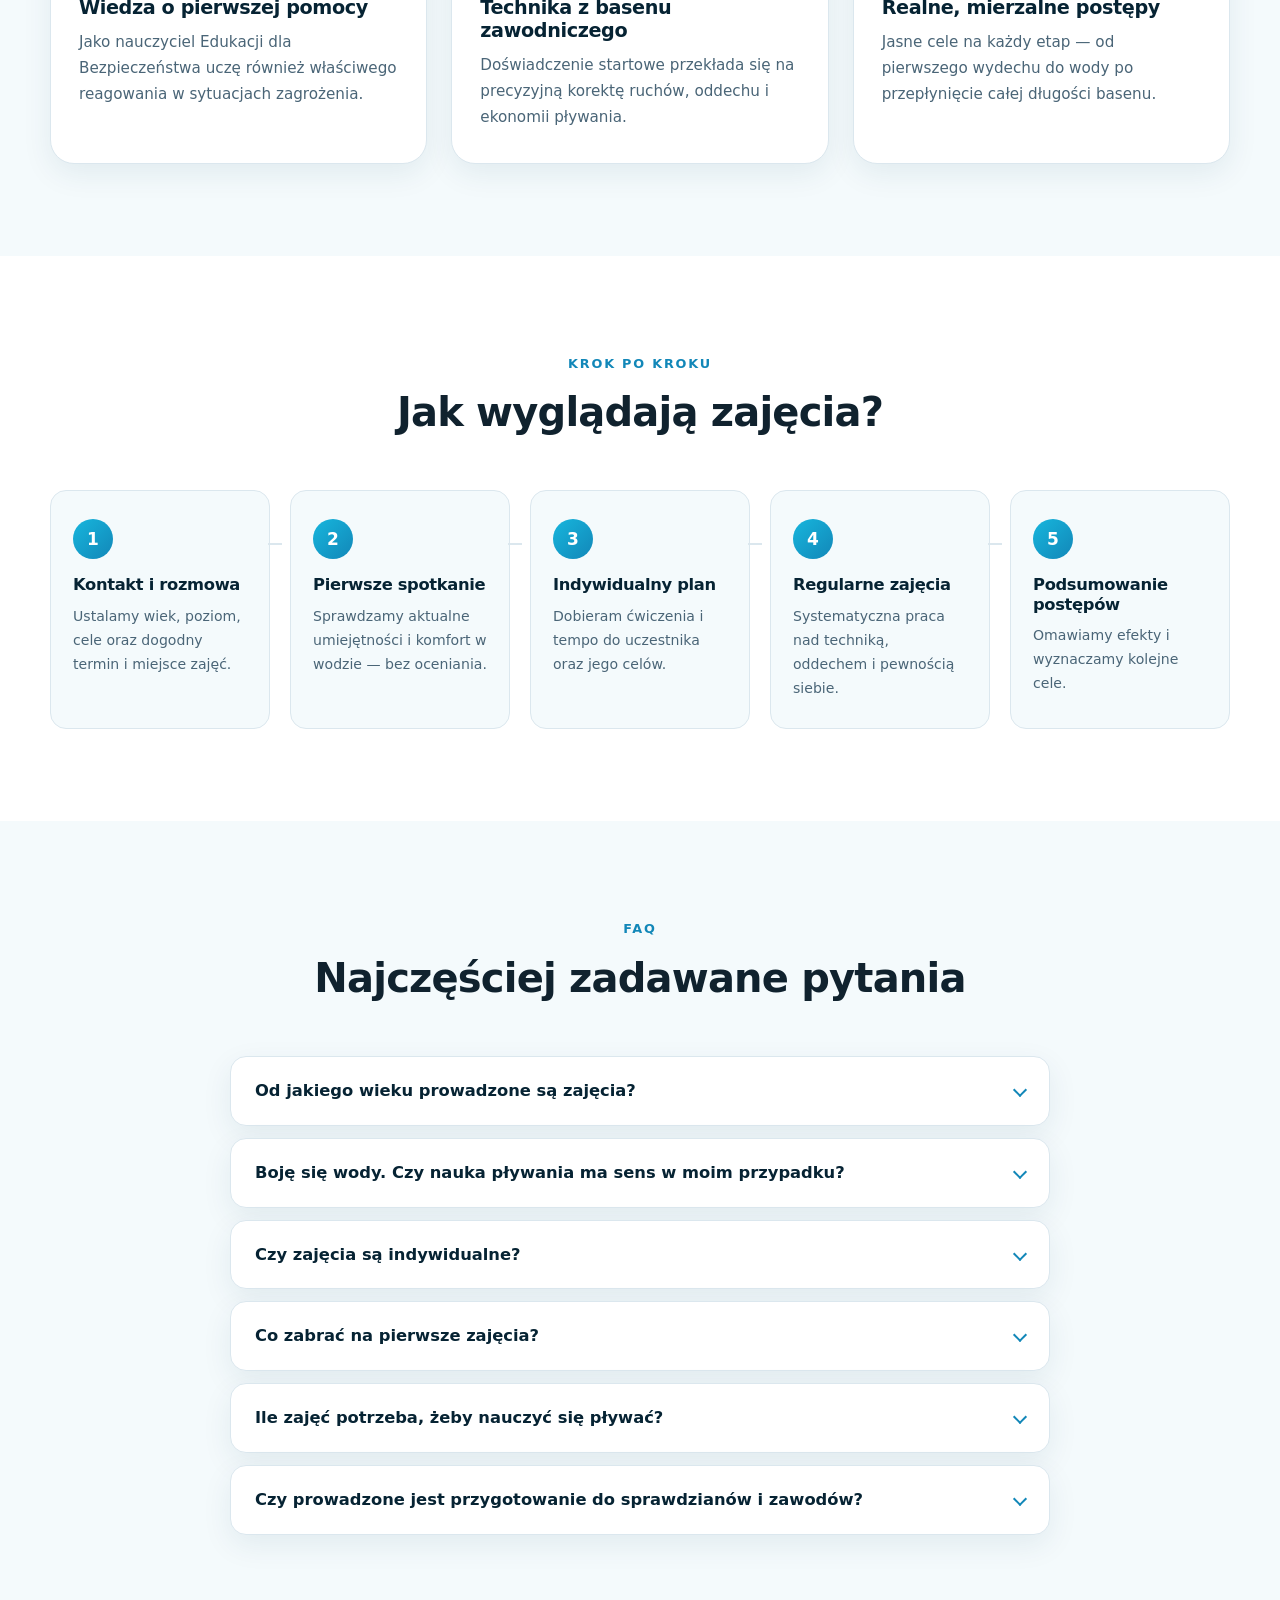
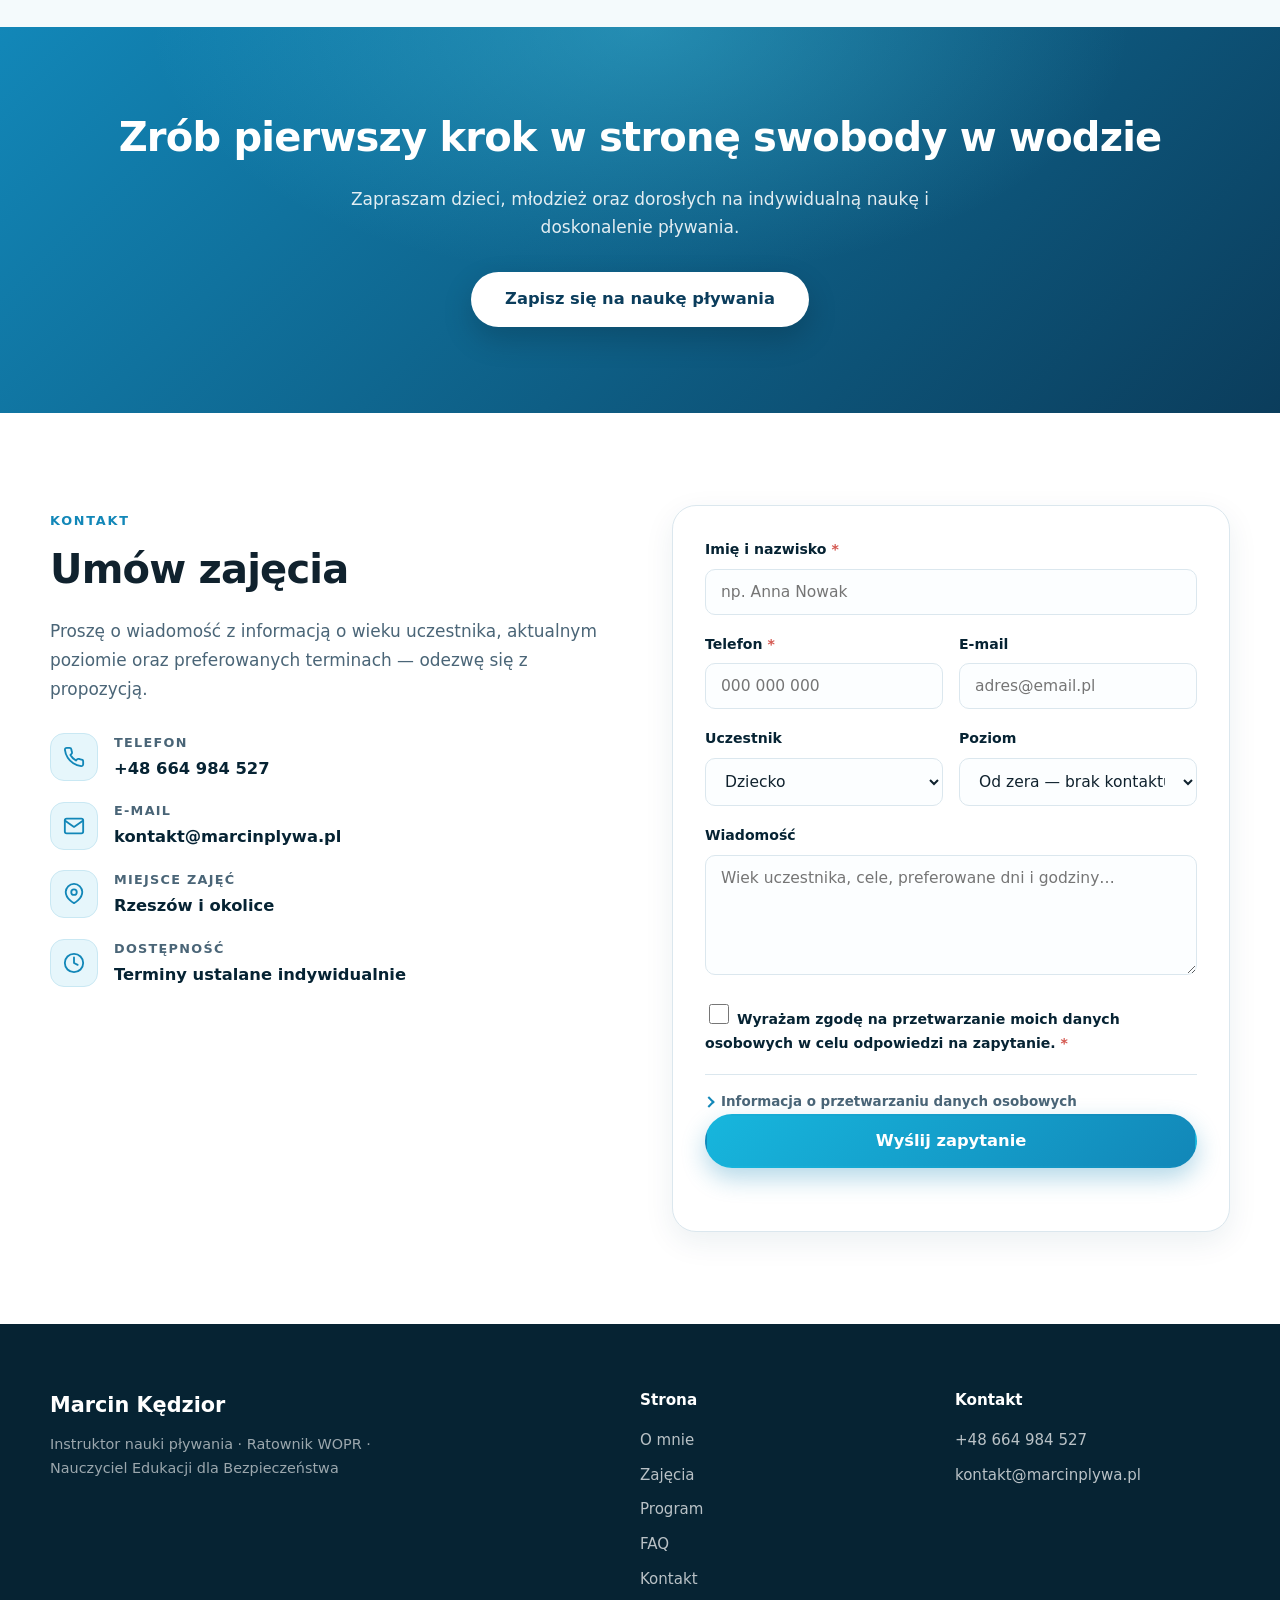
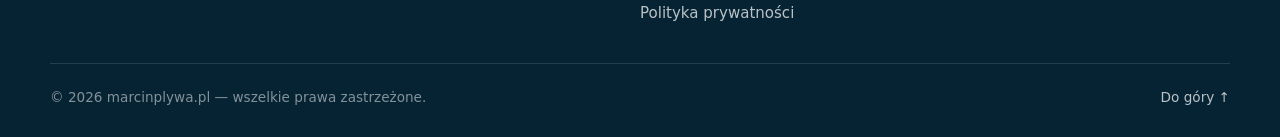
==== commit abea680f: "Polityka prywatnosci, klauzula RODO i naglowki bezpieczenstwa - nowa podstrona polityka-prywatnosci." ====
--- a/index.html
+++ b/index.html
@@ -20,13 +20,20 @@
 <meta name="twitter:card" content="summary_large_image">
 <meta name="theme-color" content="#0b3d5c">
 
+<!-- Naglowki bezpieczenstwa. GitHub Pages nie pozwala ustawic naglowkow HTTP,
+     wiec to, co da sie wyrazic znacznikiem meta, jest tutaj.
+     Uwaga: frame-ancestors dziala TYLKO jako naglowek HTTP i tu jest ignorowane. -->
+<meta http-equiv="Content-Security-Policy" content="default-src 'self'; base-uri 'self'; object-src 'none'; script-src 'self' 'sha256-0KJBy9BalnT+1aSmLTxDiD3UysNjgF4ZwJxieEYf6HA='; style-src 'self' 'unsafe-inline' https://fonts.googleapis.com; font-src 'self' https://fonts.gstatic.com; img-src 'self' data:; connect-src 'self' https://formsubmit.co; form-action 'self' https://formsubmit.co; frame-ancestors 'none'; upgrade-insecure-requests">
+<meta name="referrer" content="strict-origin-when-cross-origin">
+
+
 <link rel="icon" href="assets/img/favicon.svg" type="image/svg+xml">
 <link rel="apple-touch-icon" href="assets/img/favicon.svg">
 
 <link rel="preconnect" href="https://fonts.googleapis.com">
 <link rel="preconnect" href="https://fonts.gstatic.com" crossorigin>
 <link href="https://fonts.googleapis.com/css2?family=Plus+Jakarta+Sans:wght@400;500;600;700;800&display=swap" rel="stylesheet">
-<link rel="stylesheet" href="assets/css/style.css?v=20260920b">
+<link rel="stylesheet" href="assets/css/style.css?v=20260920d">
 
 <!-- Dane strukturalne dla Google -->
 <script type="application/ld+json">
@@ -534,6 +541,28 @@
           <span>Wyrażam zgodę na przetwarzanie moich danych osobowych w celu odpowiedzi na zapytanie. <span class="req">*</span></span>
         </label>
         </div>
+
+        <details class="rodo">
+          <summary>Informacja o przetwarzaniu danych osobowych</summary>
+          <p>
+            Administratorem danych jest <strong>Marcin Kędzior</strong>
+            (<a href="mailto:kontakt@marcinplywa.pl">kontakt@marcinplywa.pl</a>,
+            <a href="tel:+48664984527">+48 664 984 527</a>). Dane podane w formularzu przetwarzam
+            wyłącznie po to, aby odpowiedzieć na zapytanie i ustalić szczegóły zajęć —
+            na podstawie Twojej zgody oraz działań przed zawarciem umowy
+            (art. 6 ust. 1 lit. a i b RODO).
+          </p>
+          <p>
+            Podanie danych jest dobrowolne, a zgodę możesz wycofać w każdej chwili.
+            Masz prawo dostępu do danych, ich sprostowania, usunięcia, ograniczenia przetwarzania,
+            sprzeciwu i przenoszenia, a także wniesienia skargi do Prezesa UODO.
+            Wiadomość przekazuje usługa FormSubmit, działająca poza Europejskim Obszarem Gospodarczym.
+          </p>
+          <p>
+            Szczegóły — w tym okresy przechowywania danych —
+            znajdziesz w <a href="polityka-prywatnosci.html">polityce prywatności</a>.
+          </p>
+        </details>
         <button type="submit" class="btn btn-primary btn-lg btn-block">Wyślij zapytanie</button>
         <p class="form-note" id="form-note" role="status"></p>
       </form>
@@ -558,6 +587,7 @@
         <li><a href="#program">Program</a></li>
         <li><a href="#faq">FAQ</a></li>
         <li><a href="#kontakt">Kontakt</a></li>
+        <li><a href="polityka-prywatnosci.html">Polityka prywatności</a></li>
       </ul>
     </nav>
     <div>
@@ -574,6 +604,6 @@
   </div>
 </footer>
 
-<script src="assets/js/main.js?v=20260920b" defer></script>
+<script src="assets/js/main.js?v=20260920d" defer></script>
 </body>
 </html>
--- a/assets/css/style.css
+++ b/assets/css/style.css
@@ -413,6 +413,56 @@
 .form-note{margin:14px 0 0;font-size:.9rem;font-weight:600;text-align:center;min-height:1.2em}
 .form-note.ok{color:#1b8a5a}
 .form-note.err{color:#c4483f}
+
+/* ---------- Klauzula RODO pod formularzem ---------- */
+.rodo{margin-top:18px;border-top:1px solid var(--line);padding-top:16px}
+.rodo summary{
+  cursor:pointer;list-style:none;font-size:.84rem;font-weight:700;color:var(--ink-soft);
+  display:flex;align-items:center;gap:8px;
+}
+.rodo summary::-webkit-details-marker{display:none}
+.rodo summary::before{
+  content:"";flex:none;width:8px;height:8px;
+  border:solid var(--blue-500);border-width:0 2px 2px 0;transform:rotate(-45deg);transition:transform .25s;
+}
+.rodo[open] summary::before{transform:rotate(45deg)}
+.rodo summary:hover{color:var(--navy-800)}
+.rodo p{margin:12px 0 0;font-size:.8rem;line-height:1.6;color:var(--ink-soft)}
+
+/* ---------- Podstrony tekstowe (polityka prywatności) ---------- */
+.page-legal{padding-top:var(--header-h)}
+.legal{padding:56px 0 80px}
+.legal h1{font-size:clamp(1.9rem,4vw,2.6rem);color:var(--navy-900);margin-bottom:10px}
+.legal h2{
+  font-size:1.22rem;color:var(--navy-900);margin:40px 0 14px;
+  padding-top:22px;border-top:1px solid var(--line);
+}
+.legal p,.legal li{color:var(--ink-soft);font-size:1rem}
+.legal ul{margin:0 0 1.1em;display:flex;flex-direction:column;gap:9px}
+.legal li{position:relative;padding-left:22px}
+.legal li::before{
+  content:"";position:absolute;left:0;top:.6em;width:7px;height:7px;border-radius:50%;
+  background:var(--cyan-400);
+}
+.legal strong{color:var(--ink)}
+.legal-date{font-size:.88rem;color:var(--ink-soft);margin-bottom:26px}
+.legal-lead{
+  font-size:1.06rem;color:var(--ink);background:var(--aqua-100);
+  border-left:4px solid var(--cyan-400);border-radius:0 var(--r-sm) var(--r-sm) 0;
+  padding:18px 22px;margin-bottom:8px;
+}
+.legal-back{font-size:.9rem;font-weight:600;margin-bottom:28px}
+.legal-table{
+  width:100%;border-collapse:collapse;margin:0 0 1.2em;
+  border:1px solid var(--line);border-radius:var(--r-sm);overflow:hidden;
+}
+.legal-table th,.legal-table td{
+  text-align:left;padding:11px 14px;font-size:.92rem;border-bottom:1px solid var(--line);
+}
+.legal-table th{background:var(--bg-alt);color:var(--navy-900);font-weight:700}
+.legal-table td{color:var(--ink-soft)}
+.legal-table tr:last-child td{border-bottom:0}
+.page-legal .site-footer{padding:28px 0}
 
 /* ---------- Stopka ---------- */
 .site-footer{background:var(--navy-900);color:rgba(255,255,255,.72);padding:64px 0 28px;font-size:.94rem}
